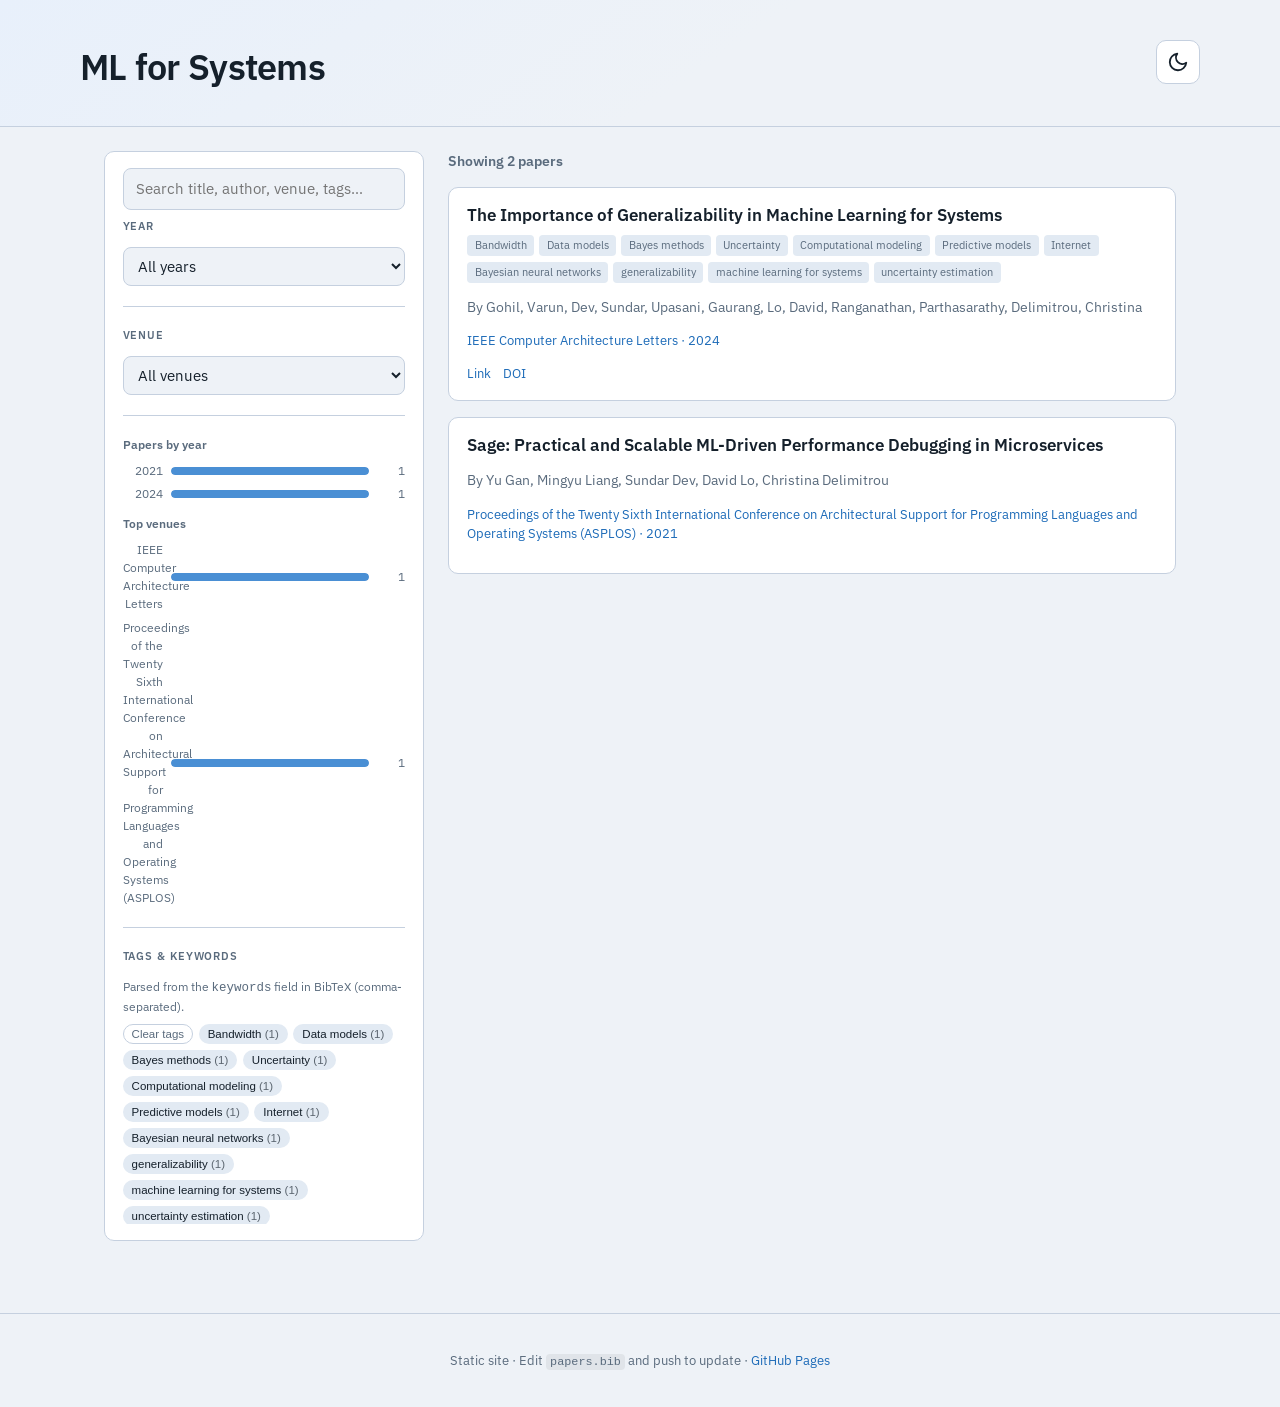
==== index.html @ ed54ae34 "Initial commit of website" ====
<!DOCTYPE html>
<!-- GitHub Pages: Repository Settings → Pages → Build: GitHub Actions → Save. -->
<html lang="en">
  <head>
    <meta charset="utf-8" />
    <script>
      (function () {
        try {
          var k = "bib-theme";
          var s = localStorage.getItem(k);
          var d = document.documentElement;
          if (s === "light" || s === "dark") {
            d.setAttribute("data-theme", s);
          } else {
            d.setAttribute(
              "data-theme",
              window.matchMedia("(prefers-color-scheme: dark)").matches ? "dark" : "light"
            );
          }
        } catch (e) {
          document.documentElement.setAttribute("data-theme", "dark");
        }
      })();
    </script>
    <meta name="viewport" content="width=device-width, initial-scale=1" />
    <title id="page-title">ML for Systems</title>
    <meta name="description" content="Catalog of papers" />
    <link rel="preconnect" href="https://fonts.googleapis.com" />
    <link rel="preconnect" href="https://fonts.gstatic.com" crossorigin />
    <link
      href="https://fonts.googleapis.com/css2?family=IBM+Plex+Sans:ital,wght@0,400;0,600;0,700;1,400&display=swap"
      rel="stylesheet"
    />
    <link rel="stylesheet" href="./css/styles.css" />
  </head>
  <body>
    <header class="site-header">
      <div class="site-header__inner">
        <div class="site-header__text">
          <h1 class="site-title" id="site-title">ML for Systems</h1>
        </div>
        <button type="button" class="theme-toggle" id="theme-toggle" aria-label="Toggle color theme">
          <svg class="theme-toggle__icon theme-toggle__icon--sun" viewBox="0 0 24 24" fill="none" aria-hidden="true">
            <circle cx="12" cy="12" r="4" stroke="currentColor" stroke-width="2" />
            <path
              stroke="currentColor"
              stroke-width="2"
              stroke-linecap="round"
              d="M12 2v2M12 20v2M4.93 4.93l1.41 1.41M17.66 17.66l1.41 1.41M2 12h2M20 12h2M4.93 19.07l1.41-1.41M17.66 6.34l1.41-1.41"
            />
          </svg>
          <svg class="theme-toggle__icon theme-toggle__icon--moon" viewBox="0 0 24 24" fill="none" aria-hidden="true">
            <path
              stroke="currentColor"
              stroke-width="2"
              stroke-linecap="round"
              stroke-linejoin="round"
              d="M21 12.79A9 9 0 1111.21 3 7 7 0 0021 12.79z"
            />
          </svg>
        </button>
      </div>
    </header>

    <div class="layout">
      <aside class="sidebar" aria-label="Filters and charts">
        <div class="search-wrap">
          <label class="visually-hidden" for="search-input">Search papers</label>
          <input
            type="search"
            id="search-input"
            placeholder="Search title, author, venue, tags…"
            autocomplete="off"
          />
        </div>

        <section>
          <h2>Year</h2>
          <label class="visually-hidden" for="filter-year">Filter by year</label>
          <select id="filter-year"></select>
        </section>

        <section>
          <h2>Venue</h2>
          <label class="visually-hidden" for="filter-venue">Filter by venue</label>
          <select id="filter-venue"></select>
        </section>

        <section>
          <div class="chart-block" id="chart-years"></div>
          <div class="chart-block" id="chart-venues"></div>
        </section>

        <section>
          <h2>Tags &amp; keywords</h2>
          <p style="margin: 0 0 0.5rem; font-size: 0.78rem; color: var(--muted)">
            Parsed from the <code>keywords</code> field in BibTeX (comma-separated).
          </p>
          <div class="filter-group filter-group--tags" id="filter-tags"></div>
        </section>
      </aside>

      <main class="main-panel">
        <p id="load-error" class="error" hidden></p>
        <h2 id="paper-count" style="margin-top: 0">Loading…</h2>
        <div class="paper-list" id="papers-root"></div>
      </main>
    </div>

    <footer class="site-footer">
      <p>
        Static site · Edit <code>papers.bib</code> and push to update ·
        <a href="https://pages.github.com/">GitHub Pages</a>
      </p>
    </footer>

    <script>
      (function () {
        var b = document.getElementById("theme-toggle");
        if (!b) return;
        var t = document.documentElement.getAttribute("data-theme");
        b.setAttribute("aria-label", t === "dark" ? "Switch to light mode" : "Switch to dark mode");
      })();
    </script>
    <script type="module" src="./js/app.js"></script>
  </body>
</html>
---- css/styles.css ----
:root {
  --radius: 10px;
  --font: "IBM Plex Sans", system-ui, sans-serif;
}

[data-theme="dark"] {
  --bg: #0f1419;
  --surface: #1a2332;
  --surface-hover: #243044;
  --border: #2d3a4f;
  --text: #e8eef7;
  --muted: #8b9bb4;
  --accent: #5b9fd4;
  --accent-dim: #3d7aad;
  --chip: #2a3f5c;
  --chip-active: #4a7ab8;
  --bar: #3d6ea5;
  --header-grad-a: #152238;
  --header-grad-b: #0f1419;
  --code-bg: rgba(255, 255, 255, 0.08);
  --error: #f09090;
  color-scheme: dark;
}

[data-theme="light"] {
  --bg: #eef2f7;
  --surface: #ffffff;
  --surface-hover: #e5ecf4;
  --border: #c5d0df;
  --text: #15202b;
  --muted: #5a6b7d;
  --accent: #1d6bb8;
  --accent-dim: #155a9e;
  --chip: #e2eaf3;
  --chip-active: #c5daf0;
  --bar: #4a8fd4;
  --header-grad-a: #e8f0fb;
  --header-grad-b: #eef2f7;
  --code-bg: rgba(0, 0, 0, 0.06);
  --error: #b83232;
  color-scheme: light;
}

*,
*::before,
*::after {
  box-sizing: border-box;
}

html {
  scroll-behavior: smooth;
}

body {
  margin: 0;
  min-height: 100vh;
  font-family: var(--font);
  background: var(--bg);
  color: var(--text);
  line-height: 1.5;
  font-size: 15px;
}

a {
  color: var(--accent);
  text-decoration: none;
}

a:hover {
  text-decoration: underline;
}

.site-header {
  background: linear-gradient(145deg, var(--header-grad-a) 0%, var(--header-grad-b) 55%);
  border-bottom: 1px solid var(--border);
  padding: 2.5rem 1.5rem 2rem;
}

.site-header__inner {
  max-width: 1120px;
  margin: 0 auto;
  display: flex;
  flex-wrap: wrap;
  align-items: flex-start;
  justify-content: space-between;
  gap: 1rem 1.5rem;
}

.site-header__text {
  flex: 1;
  min-width: min(100%, 16rem);
}

.theme-toggle {
  flex-shrink: 0;
  width: 44px;
  height: 44px;
  padding: 0;
  border-radius: var(--radius);
  border: 1px solid var(--border);
  background: var(--surface);
  color: var(--text);
  cursor: pointer;
  display: grid;
  place-items: center;
  transition: background 0.15s ease, border-color 0.15s ease;
}

.theme-toggle:hover {
  background: var(--surface-hover);
}

.theme-toggle:focus-visible {
  outline: 2px solid var(--accent);
  outline-offset: 2px;
}

.theme-toggle__icon {
  width: 22px;
  height: 22px;
  grid-area: 1 / 1;
}

[data-theme="dark"] .theme-toggle__icon--moon {
  display: none;
}

[data-theme="light"] .theme-toggle__icon--sun {
  display: none;
}

.site-footer code {
  font-size: 0.9em;
  background: var(--code-bg);
  padding: 0.1em 0.35em;
  border-radius: 4px;
}

.site-title {
  margin: 0;
  font-size: clamp(1.75rem, 4vw, 2.25rem);
  font-weight: 600;
  letter-spacing: -0.02em;
}

.layout {
  display: grid;
  grid-template-columns: minmax(260px, 320px) 1fr;
  gap: 1.5rem;
  max-width: 1120px;
  margin: 0 auto;
  padding: 1.5rem;
  align-items: start;
}

@media (max-width: 880px) {
  .layout {
    grid-template-columns: 1fr;
  }
}

.sidebar {
  background: var(--surface);
  border: 1px solid var(--border);
  border-radius: var(--radius);
  padding: 1rem 1.1rem;
  position: sticky;
  top: 1rem;
}

.sidebar h2 {
  margin: 0 0 0.75rem;
  font-size: 0.7rem;
  font-weight: 600;
  text-transform: uppercase;
  letter-spacing: 0.08em;
  color: var(--muted);
}

.sidebar section + section {
  margin-top: 1.25rem;
  padding-top: 1.25rem;
  border-top: 1px solid var(--border);
}

.search-wrap {
  margin-bottom: 0.5rem;
}

.search-wrap input {
  width: 100%;
  padding: 0.55rem 0.75rem;
  border-radius: 8px;
  border: 1px solid var(--border);
  background: var(--bg);
  color: var(--text);
  font: inherit;
}

.search-wrap input:focus {
  outline: 2px solid var(--accent-dim);
  border-color: var(--accent);
}

select {
  width: 100%;
  padding: 0.5rem 0.65rem;
  border-radius: 8px;
  border: 1px solid var(--border);
  background: var(--bg);
  color: var(--text);
  font: inherit;
}

select:focus {
  outline: 2px solid var(--accent-dim);
  border-color: var(--accent);
}

.chart-block {
  margin-bottom: 0.75rem;
}

.chart-block h3 {
  margin: 0 0 0.5rem;
  font-size: 0.75rem;
  font-weight: 600;
  color: var(--muted);
}

.bar-row {
  display: flex;
  align-items: center;
  gap: 0.5rem;
  margin-bottom: 0.35rem;
  font-size: 0.75rem;
}

.bar-row__label {
  width: 2.5rem;
  flex-shrink: 0;
  color: var(--muted);
  text-align: right;
}

.bar-row__track {
  flex: 1;
  height: 8px;
  background: var(--bg);
  border-radius: 4px;
  overflow: hidden;
}

.bar-row__fill {
  height: 100%;
  background: var(--bar);
  border-radius: 4px;
  min-width: 2px;
  transition: width 0.25s ease;
}

.bar-row__count {
  width: 1.75rem;
  flex-shrink: 0;
  text-align: right;
  color: var(--muted);
  font-variant-numeric: tabular-nums;
}

.filter-group {
  display: flex;
  flex-wrap: wrap;
  gap: 0.35rem;
  max-height: 160px;
  overflow-y: auto;
  padding-right: 2px;
}

.filter-group--tags {
  max-height: 200px;
}

.chip {
  display: inline-block;
  padding: 0.2rem 0.5rem;
  border-radius: 999px;
  font-size: 0.72rem;
  background: var(--chip);
  color: var(--text);
  border: 1px solid transparent;
  cursor: pointer;
  user-select: none;
}

.chip:hover {
  background: var(--surface-hover);
}

.chip[aria-pressed="true"] {
  background: var(--chip-active);
  border-color: var(--accent);
}

.chip--clear {
  background: transparent;
  border-color: var(--border);
  color: var(--muted);
}

.main-panel h2 {
  margin: 0 0 1rem;
  font-size: 0.85rem;
  font-weight: 600;
  color: var(--muted);
}

.paper-list {
  display: flex;
  flex-direction: column;
  gap: 1rem;
}

.paper-card {
  background: var(--surface);
  border: 1px solid var(--border);
  border-radius: var(--radius);
  padding: 1rem 1.15rem;
  transition: border-color 0.15s;
}

.paper-card:hover {
  border-color: var(--accent-dim);
}

.paper-card__title {
  margin: 0 0 0.5rem;
  font-size: 1.05rem;
  font-weight: 600;
  line-height: 1.35;
}

.paper-card__tags {
  display: flex;
  flex-wrap: wrap;
  gap: 0.35rem;
  margin-bottom: 0.5rem;
}

.paper-card__tag {
  font-size: 0.68rem;
  padding: 0.15rem 0.45rem;
  border-radius: 4px;
  background: var(--chip);
  color: var(--muted);
}

.paper-card__meta {
  font-size: 0.88rem;
  color: var(--muted);
  margin-bottom: 0.35rem;
}

.paper-card__venue {
  font-size: 0.82rem;
  color: var(--accent);
}

.paper-card__links {
  margin-top: 0.5rem;
  display: flex;
  flex-wrap: wrap;
  gap: 0.75rem;
  font-size: 0.82rem;
}

.loading,
.error {
  padding: 2rem;
  text-align: center;
  color: var(--muted);
}

.error {
  color: var(--error);
}

.site-footer {
  margin-top: 3rem;
  padding: 1.5rem;
  border-top: 1px solid var(--border);
  text-align: center;
  font-size: 0.82rem;
  color: var(--muted);
}

.visually-hidden {
  position: absolute;
  width: 1px;
  height: 1px;
  padding: 0;
  margin: -1px;
  overflow: hidden;
  clip: rect(0, 0, 0, 0);
  border: 0;
}
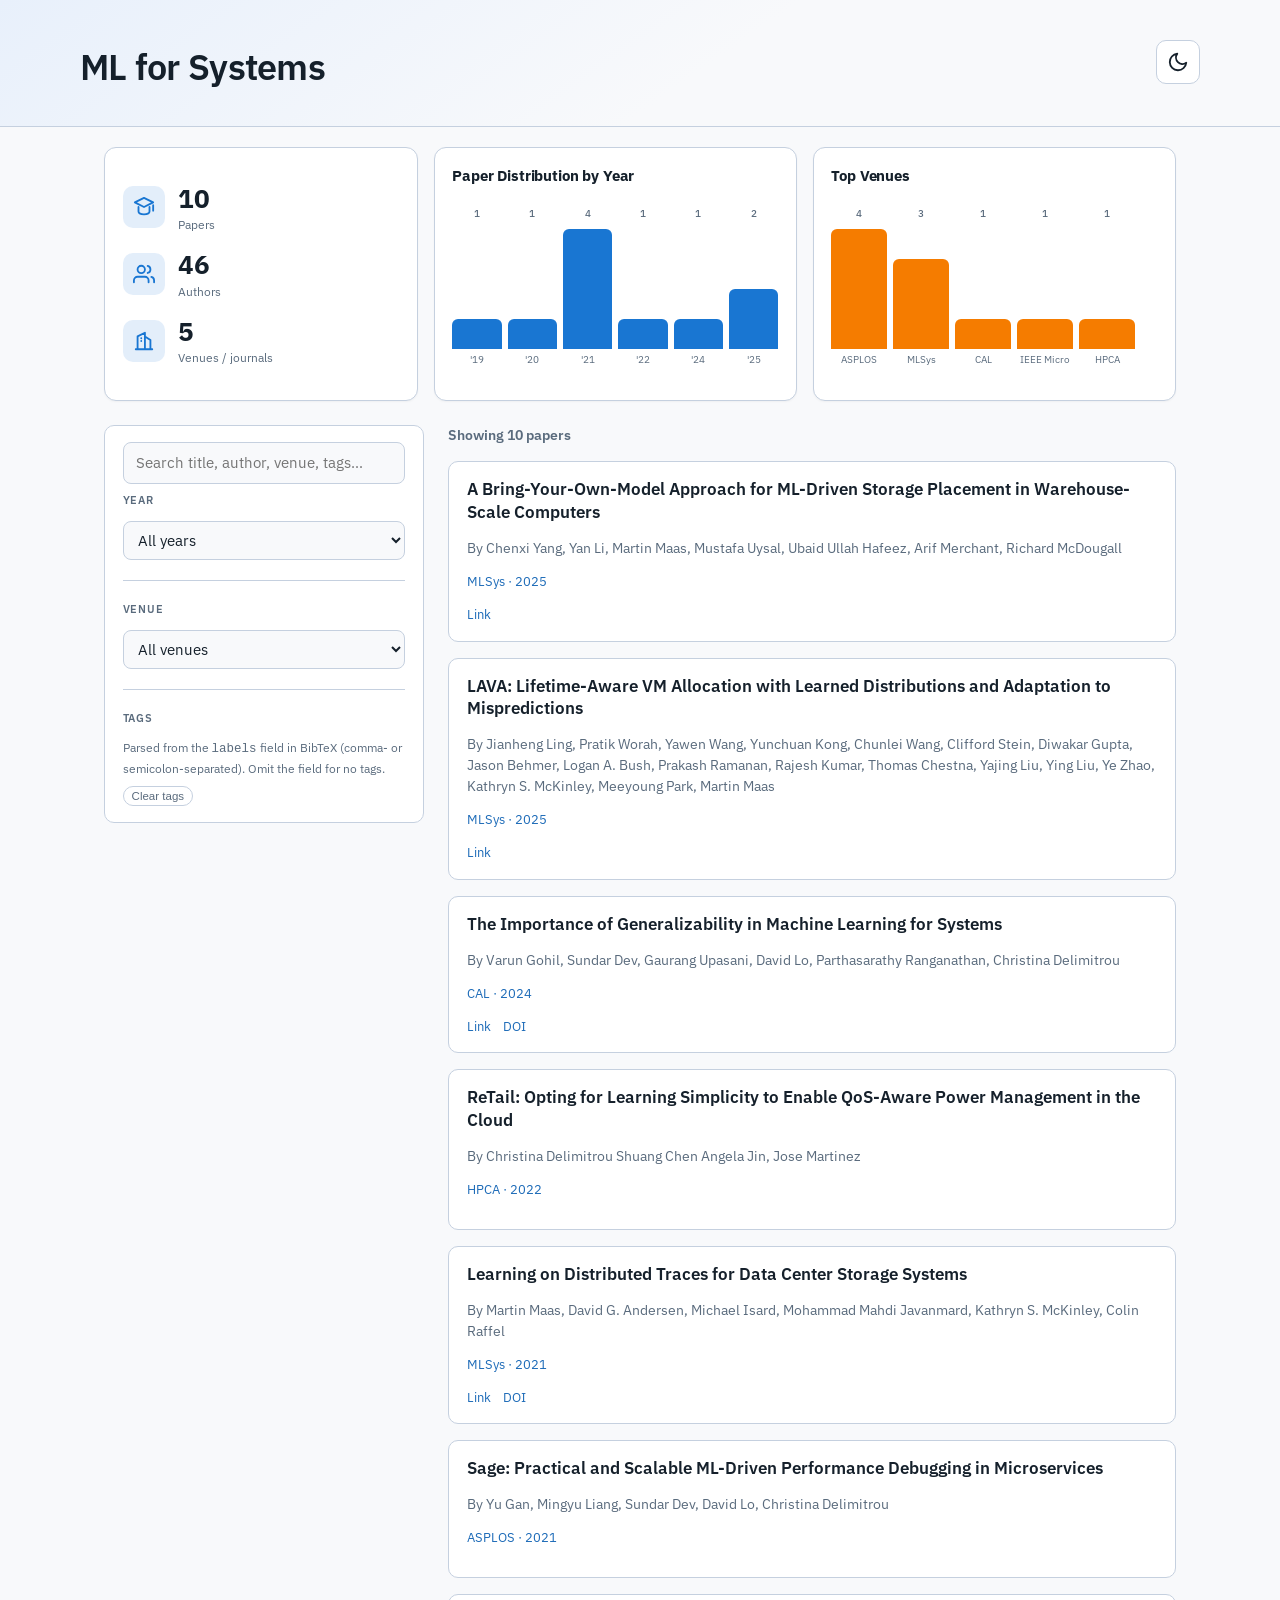
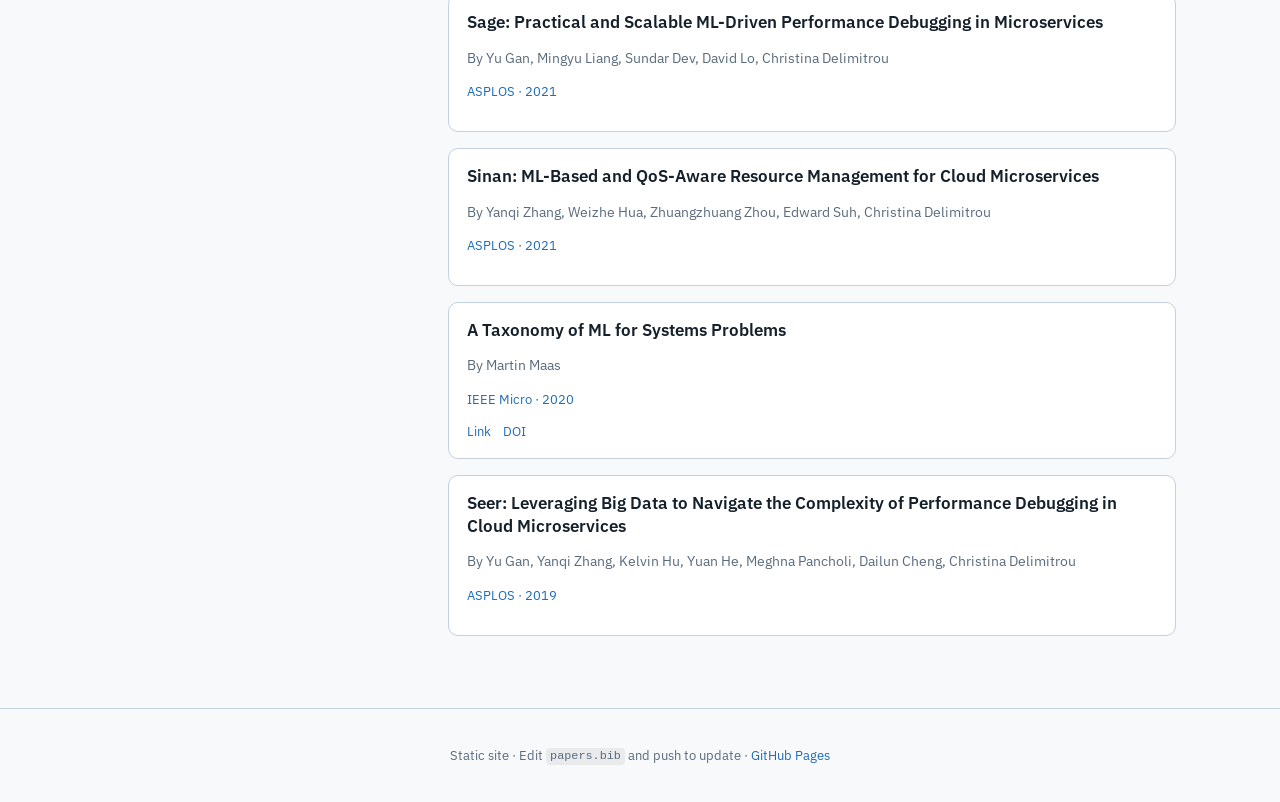
==== commit 85a4eb2f: "Website upadted" ====
--- a/index.html
+++ b/index.html
@@ -62,6 +62,51 @@
       </div>
     </header>
 
+    <section class="dashboard" aria-label="Overview">
+      <div class="dashboard__grid">
+        <div class="dash-card dash-card--stats">
+          <div class="dash-stat">
+            <div class="dash-stat__icon" aria-hidden="true">
+              <svg viewBox="0 0 24 24" width="22" height="22" fill="none" stroke="currentColor" stroke-width="2">
+                <path d="M22 10v6M12 12L2 7l10-5 10 5-10 5z" stroke-linecap="round" stroke-linejoin="round" />
+                <path d="M6 12v5c0 2 2 3 6 3s6-1 6-3v-5" stroke-linecap="round" stroke-linejoin="round" />
+              </svg>
+            </div>
+            <div class="dash-stat__body">
+              <span class="dash-stat__value" id="stat-papers">—</span>
+              <span class="dash-stat__label">Papers</span>
+            </div>
+          </div>
+          <div class="dash-stat">
+            <div class="dash-stat__icon" aria-hidden="true">
+              <svg viewBox="0 0 24 24" width="22" height="22" fill="none" stroke="currentColor" stroke-width="2">
+                <path d="M17 21v-2a4 4 0 0 0-4-4H5a4 4 0 0 0-4 4v2" stroke-linecap="round" />
+                <circle cx="9" cy="7" r="4" />
+                <path d="M23 21v-2a4 4 0 0 0-3-3.87M16 3.13a4 4 0 0 1 0 7.75" stroke-linecap="round" />
+              </svg>
+            </div>
+            <div class="dash-stat__body">
+              <span class="dash-stat__value" id="stat-authors">—</span>
+              <span class="dash-stat__label">Authors</span>
+            </div>
+          </div>
+          <div class="dash-stat">
+            <div class="dash-stat__icon" aria-hidden="true">
+              <svg viewBox="0 0 24 24" width="22" height="22" fill="none" stroke="currentColor" stroke-width="2">
+                <path d="M3 21h18M5 21V7l8-4v18M19 21V11l-6-4M9 9v0M9 12v0" stroke-linecap="round" stroke-linejoin="round" />
+              </svg>
+            </div>
+            <div class="dash-stat__body">
+              <span class="dash-stat__value" id="stat-venues">—</span>
+              <span class="dash-stat__label">Venues / journals</span>
+            </div>
+          </div>
+        </div>
+        <div class="dash-card dash-card--chart" id="dashboard-chart-years"></div>
+        <div class="dash-card dash-card--chart" id="dashboard-chart-venues"></div>
+      </div>
+    </section>
+
     <div class="layout">
       <aside class="sidebar" aria-label="Filters and charts">
         <div class="search-wrap">
@@ -87,14 +132,9 @@
         </section>
 
         <section>
-          <div class="chart-block" id="chart-years"></div>
-          <div class="chart-block" id="chart-venues"></div>
-        </section>
-
-        <section>
-          <h2>Tags &amp; keywords</h2>
+          <h2>Tags</h2>
           <p style="margin: 0 0 0.5rem; font-size: 0.78rem; color: var(--muted)">
-            Parsed from the <code>keywords</code> field in BibTeX (comma-separated).
+            Parsed from the <code>labels</code> field in BibTeX (comma- or semicolon-separated). Omit the field for no tags.
           </p>
           <div class="filter-group filter-group--tags" id="filter-tags"></div>
         </section>
--- a/css/styles.css
+++ b/css/styles.css
@@ -15,6 +15,9 @@
   --chip: #2a3f5c;
   --chip-active: #4a7ab8;
   --bar: #3d6ea5;
+  --dash-chart-blue: #42a5f5;
+  --dash-chart-orange: #ff9800;
+  --dash-icon-bg: rgba(66, 165, 245, 0.15);
   --header-grad-a: #152238;
   --header-grad-b: #0f1419;
   --code-bg: rgba(255, 255, 255, 0.08);
@@ -23,7 +26,7 @@
 }
 
 [data-theme="light"] {
-  --bg: #eef2f7;
+  --bg: #f8f9fb;
   --surface: #ffffff;
   --surface-hover: #e5ecf4;
   --border: #c5d0df;
@@ -34,8 +37,11 @@
   --chip: #e2eaf3;
   --chip-active: #c5daf0;
   --bar: #4a8fd4;
+  --dash-chart-blue: #1976d2;
+  --dash-chart-orange: #f57c00;
+  --dash-icon-bg: rgba(25, 118, 210, 0.12);
   --header-grad-a: #e8f0fb;
-  --header-grad-b: #eef2f7;
+  --header-grad-b: #f8f9fb;
   --code-bg: rgba(0, 0, 0, 0.06);
   --error: #b83232;
   color-scheme: light;
@@ -143,6 +149,179 @@
   letter-spacing: -0.02em;
 }
 
+.dashboard {
+  max-width: 1120px;
+  margin: 0 auto;
+  padding: 1.25rem 1.5rem 0;
+}
+
+.dashboard__grid {
+  display: grid;
+  grid-template-columns: minmax(200px, 0.95fr) minmax(220px, 1.1fr) minmax(220px, 1.1fr);
+  gap: 1rem;
+  align-items: stretch;
+}
+
+@media (max-width: 960px) {
+  .dashboard__grid {
+    grid-template-columns: 1fr;
+  }
+}
+
+.dash-card {
+  background: var(--surface);
+  border: 1px solid var(--border);
+  border-radius: 12px;
+  padding: 1rem 1.1rem;
+  box-shadow: 0 1px 2px rgba(0, 0, 0, 0.04);
+}
+
+[data-theme="dark"] .dash-card {
+  box-shadow: none;
+}
+
+.dash-card--stats {
+  display: flex;
+  flex-direction: column;
+  justify-content: center;
+  gap: 1.1rem;
+}
+
+.dash-stat {
+  display: flex;
+  align-items: center;
+  gap: 0.85rem;
+}
+
+.dash-stat__icon {
+  flex-shrink: 0;
+  width: 42px;
+  height: 42px;
+  border-radius: 10px;
+  background: var(--dash-icon-bg);
+  color: var(--dash-chart-blue);
+  display: grid;
+  place-items: center;
+}
+
+.dash-stat__body {
+  display: flex;
+  flex-direction: column;
+  line-height: 1.2;
+  min-width: 0;
+}
+
+.dash-stat__value {
+  font-size: 1.65rem;
+  font-weight: 700;
+  font-variant-numeric: tabular-nums;
+  color: var(--text);
+}
+
+.dash-stat__label {
+  font-size: 0.78rem;
+  color: var(--muted);
+  margin-top: 0.15rem;
+}
+
+.dash-card--chart {
+  min-width: 0;
+  display: flex;
+  flex-direction: column;
+}
+
+.vchart {
+  display: flex;
+  flex-direction: column;
+  height: 100%;
+  min-height: 220px;
+}
+
+.vchart__title {
+  margin: 0 0 0.65rem;
+  font-size: 0.95rem;
+  font-weight: 700;
+  color: var(--text);
+  letter-spacing: -0.01em;
+}
+
+.vchart__scroll {
+  flex: 1;
+  overflow-x: auto;
+  overflow-y: hidden;
+  margin: 0 -0.25rem;
+  padding: 0 0.25rem;
+  -webkit-overflow-scrolling: touch;
+}
+
+.vchart__cols {
+  display: flex;
+  align-items: flex-end;
+  gap: 6px;
+  min-height: 168px;
+  padding-top: 0.25rem;
+}
+
+.vchart__col {
+  flex: 1 0 26px;
+  min-width: 22px;
+  max-width: 56px;
+  display: flex;
+  flex-direction: column;
+  align-items: center;
+  gap: 5px;
+}
+
+.vchart__count {
+  font-size: 0.65rem;
+  font-weight: 500;
+  color: var(--muted);
+  font-variant-numeric: tabular-nums;
+  min-height: 1rem;
+  line-height: 1;
+}
+
+.vchart__track {
+  width: 100%;
+  height: 120px;
+  display: flex;
+  flex-direction: column;
+  justify-content: flex-end;
+  align-items: stretch;
+}
+
+.vchart__bar {
+  width: 100%;
+  border-radius: 6px 6px 0 0;
+  min-height: 3px;
+  transition: height 0.25s ease;
+}
+
+.vchart__bar--blue {
+  background: var(--dash-chart-blue);
+}
+
+.vchart__bar--orange {
+  background: var(--dash-chart-orange);
+}
+
+.vchart__tick {
+  font-size: 0.62rem;
+  color: var(--muted);
+  text-align: center;
+  line-height: 1.15;
+  word-break: break-word;
+  max-width: 100%;
+}
+
+.vchart__empty {
+  margin: 0;
+  padding: 2rem 0.5rem;
+  text-align: center;
+  font-size: 0.85rem;
+  color: var(--muted);
+}
+
 .layout {
   display: grid;
   grid-template-columns: minmax(260px, 320px) 1fr;
@@ -215,56 +394,6 @@
 select:focus {
   outline: 2px solid var(--accent-dim);
   border-color: var(--accent);
-}
-
-.chart-block {
-  margin-bottom: 0.75rem;
-}
-
-.chart-block h3 {
-  margin: 0 0 0.5rem;
-  font-size: 0.75rem;
-  font-weight: 600;
-  color: var(--muted);
-}
-
-.bar-row {
-  display: flex;
-  align-items: center;
-  gap: 0.5rem;
-  margin-bottom: 0.35rem;
-  font-size: 0.75rem;
-}
-
-.bar-row__label {
-  width: 2.5rem;
-  flex-shrink: 0;
-  color: var(--muted);
-  text-align: right;
-}
-
-.bar-row__track {
-  flex: 1;
-  height: 8px;
-  background: var(--bg);
-  border-radius: 4px;
-  overflow: hidden;
-}
-
-.bar-row__fill {
-  height: 100%;
-  background: var(--bar);
-  border-radius: 4px;
-  min-width: 2px;
-  transition: width 0.25s ease;
-}
-
-.bar-row__count {
-  width: 1.75rem;
-  flex-shrink: 0;
-  text-align: right;
-  color: var(--muted);
-  font-variant-numeric: tabular-nums;
 }
 
 .filter-group {
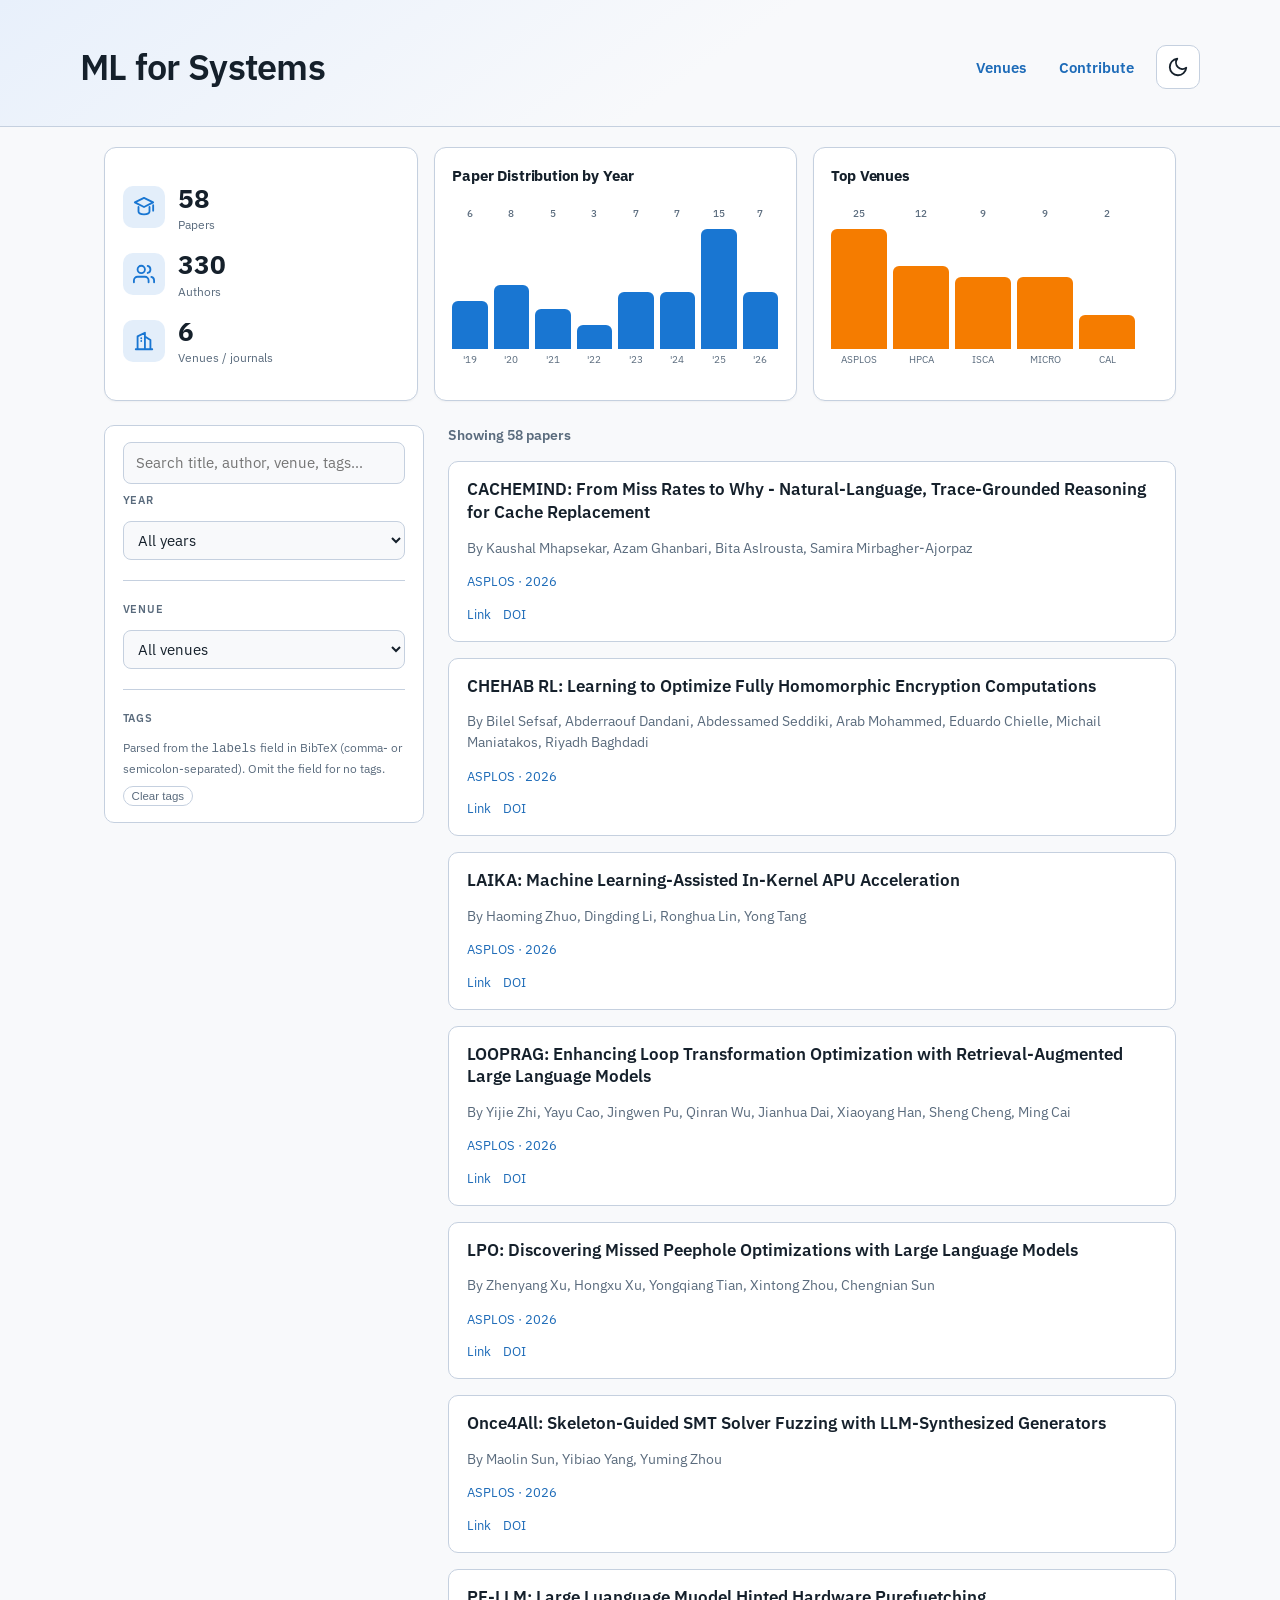
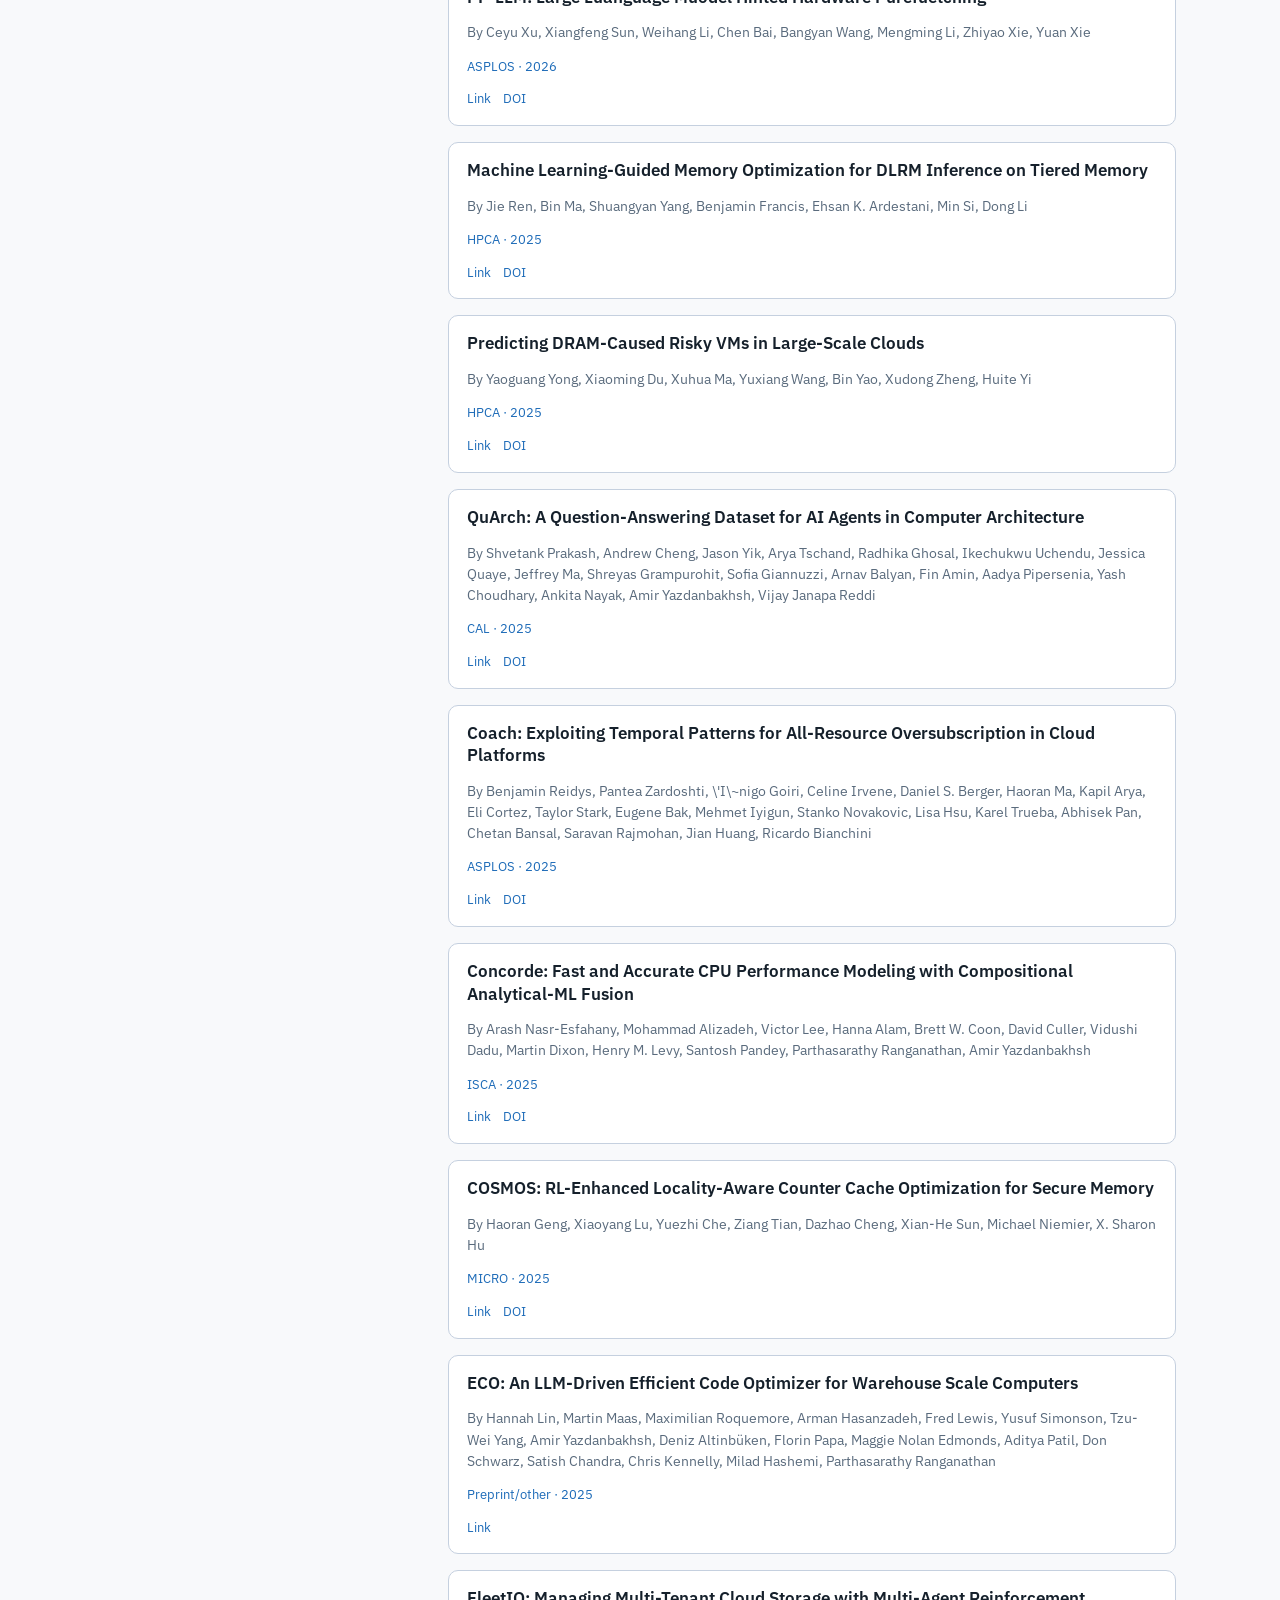
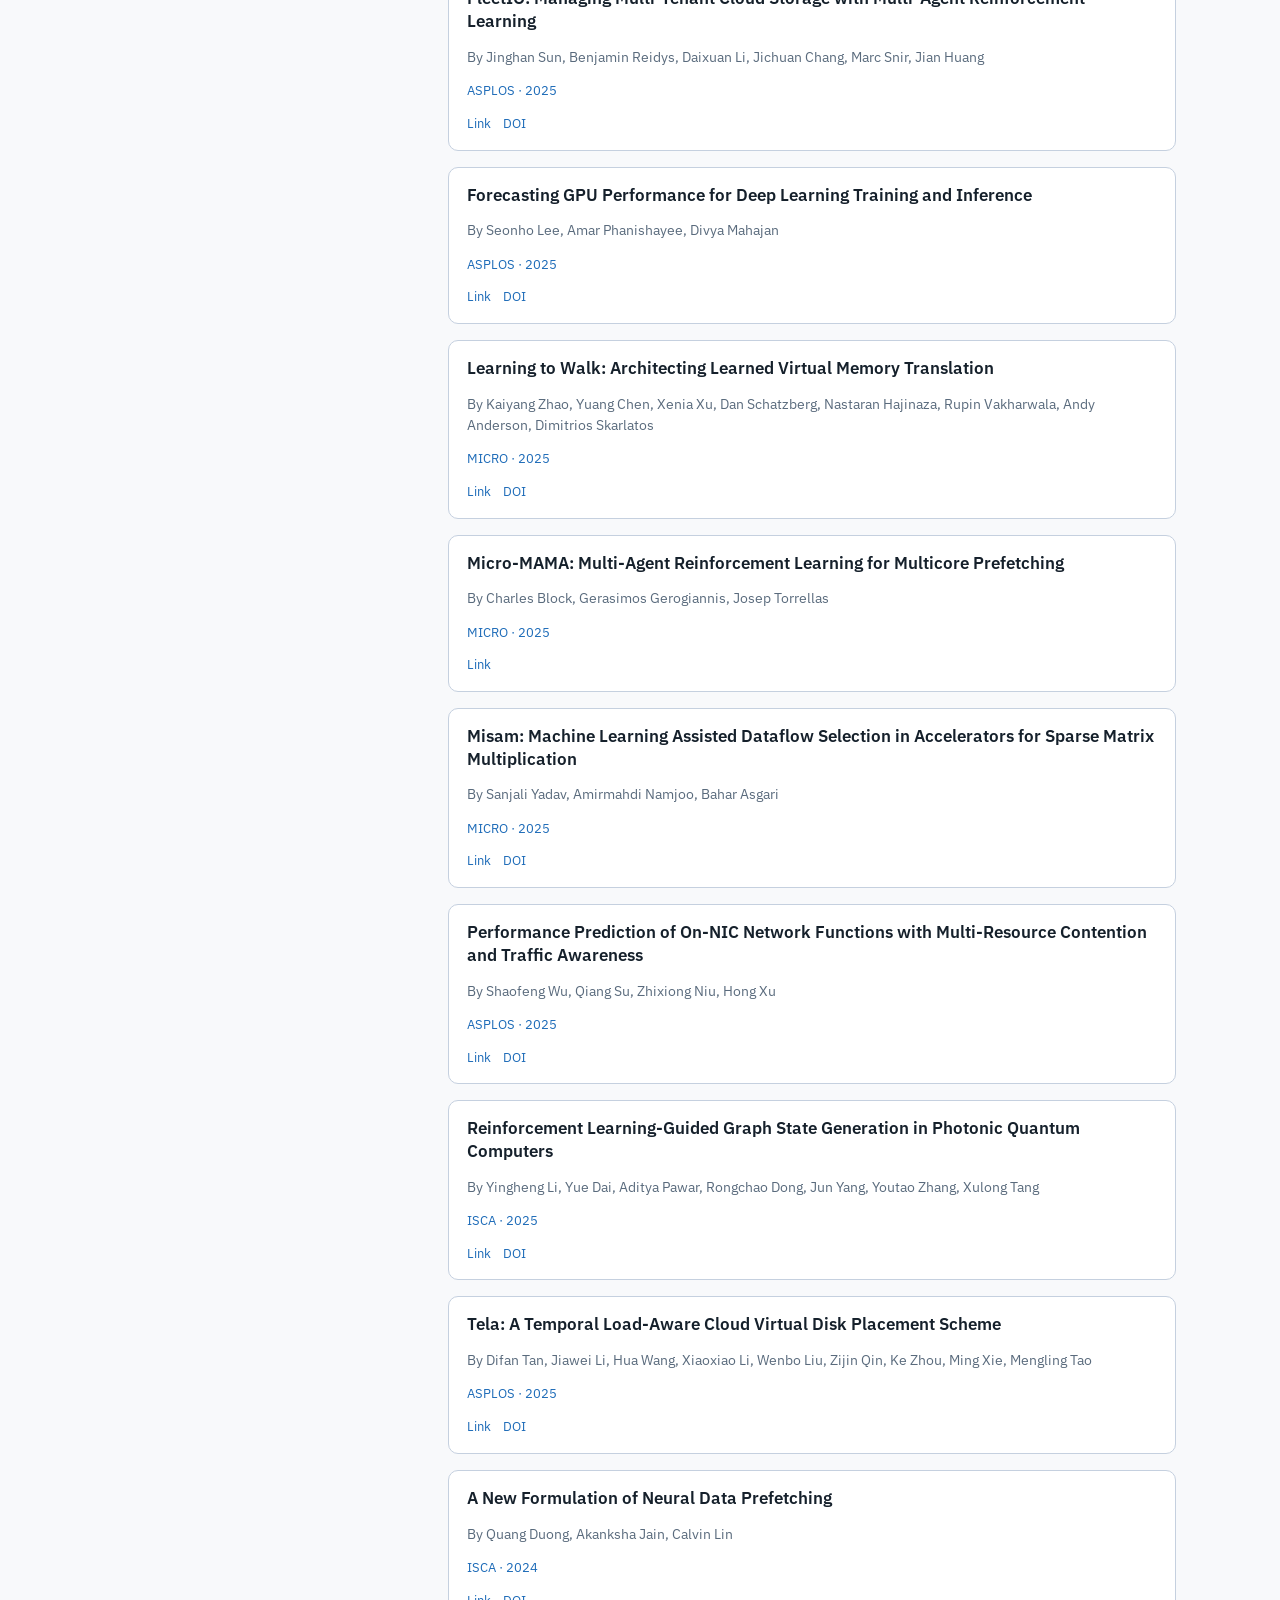
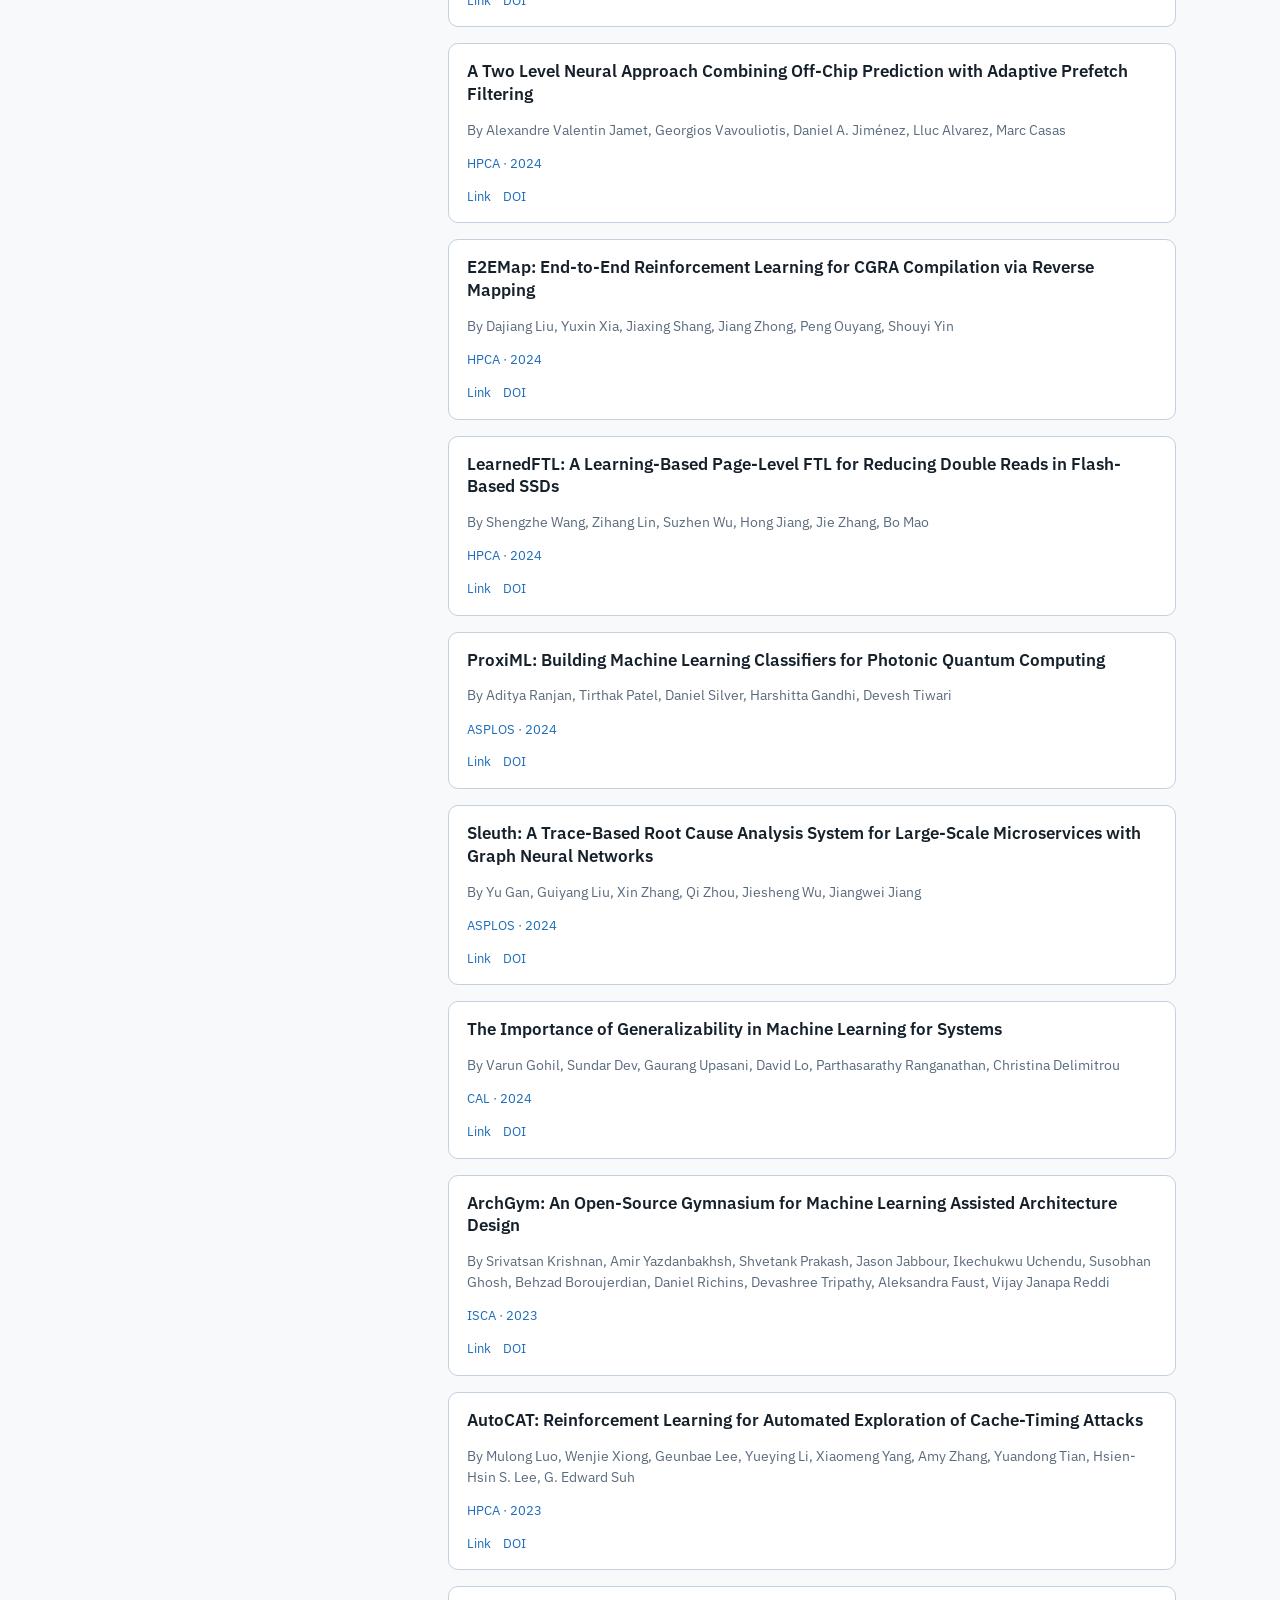
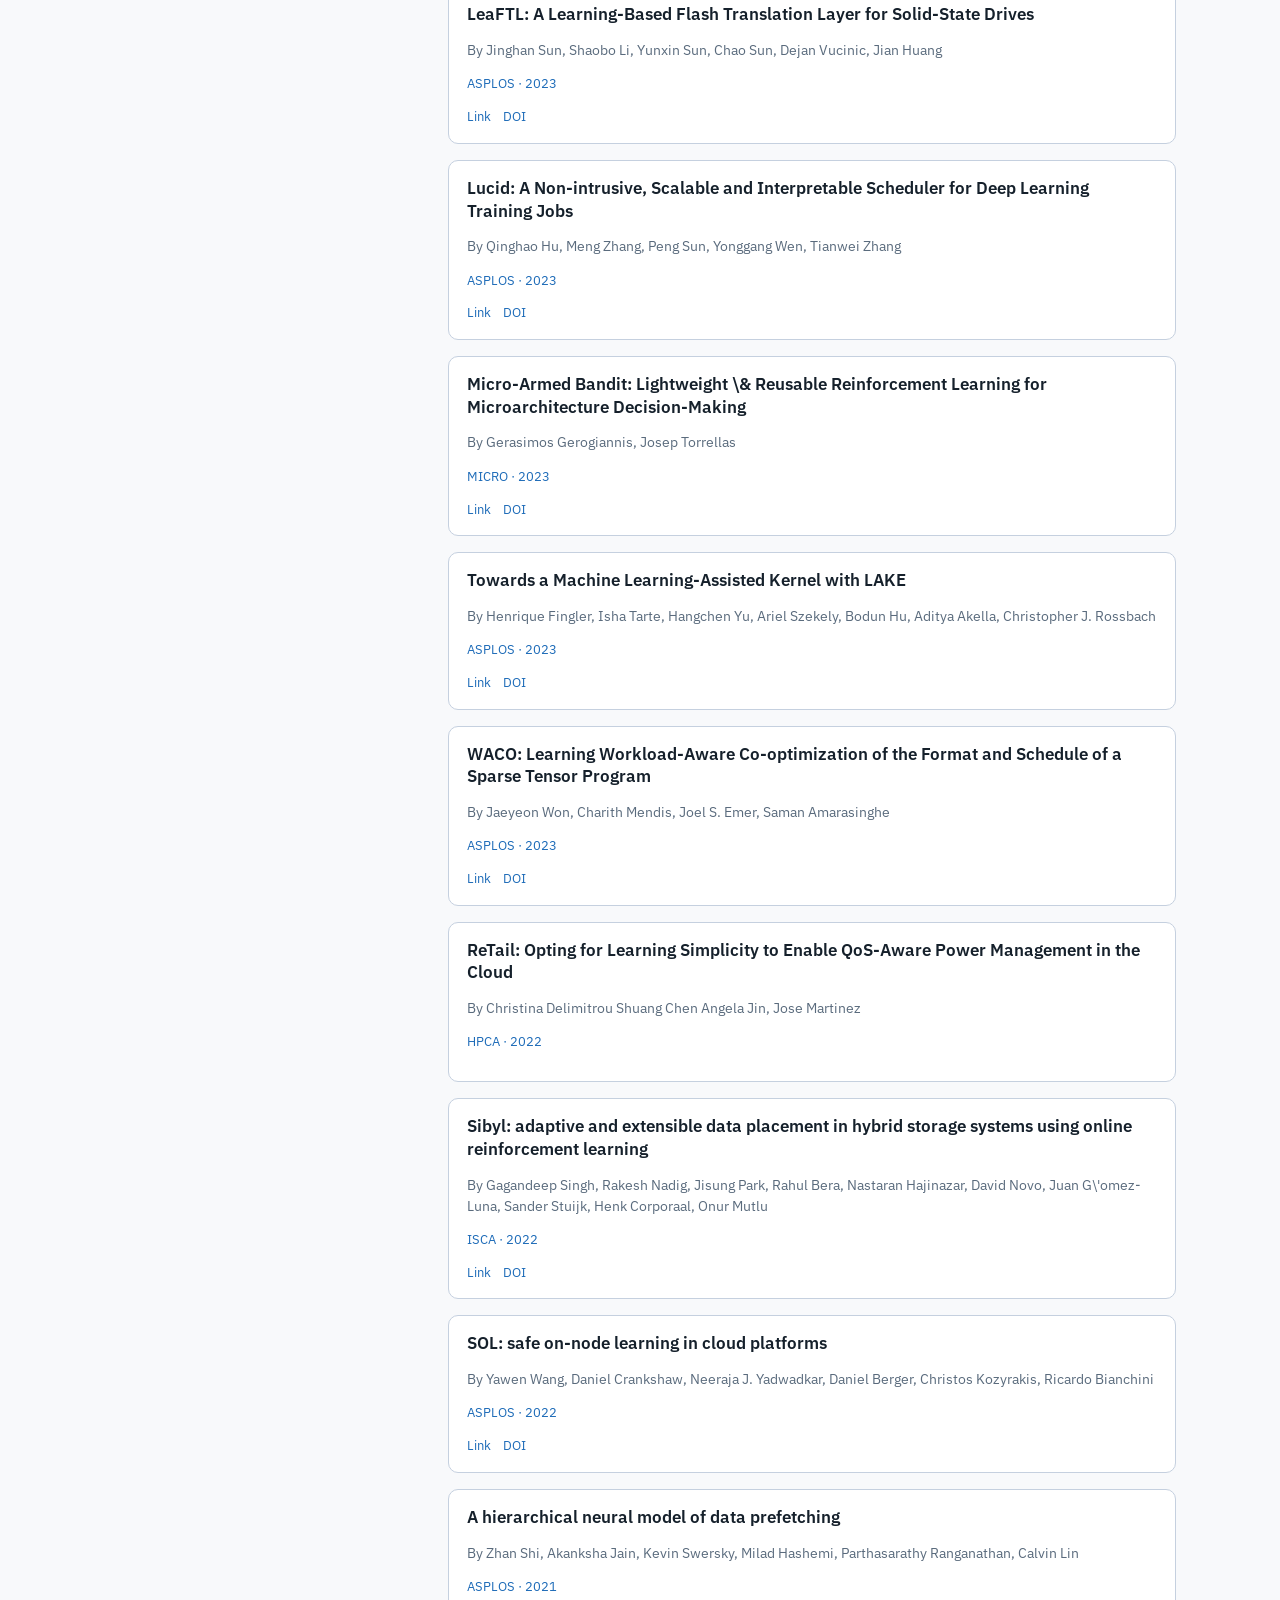
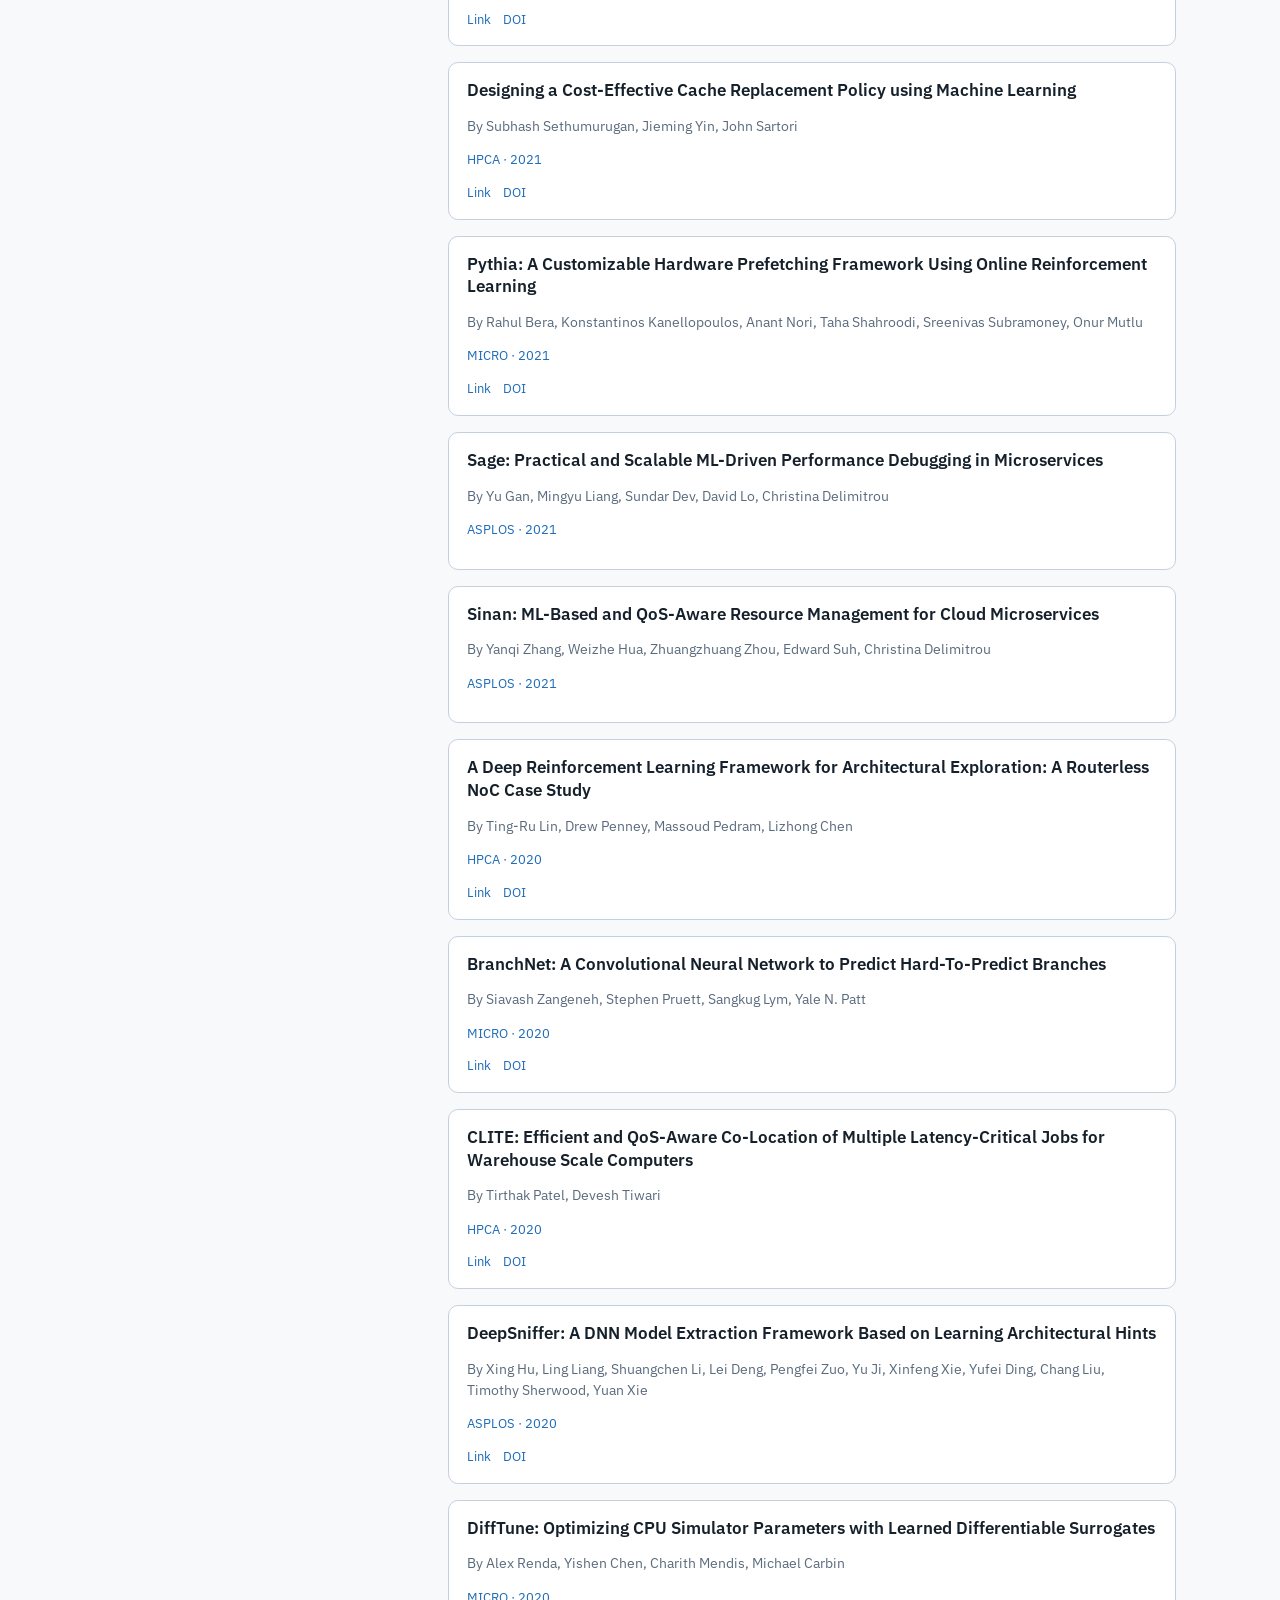
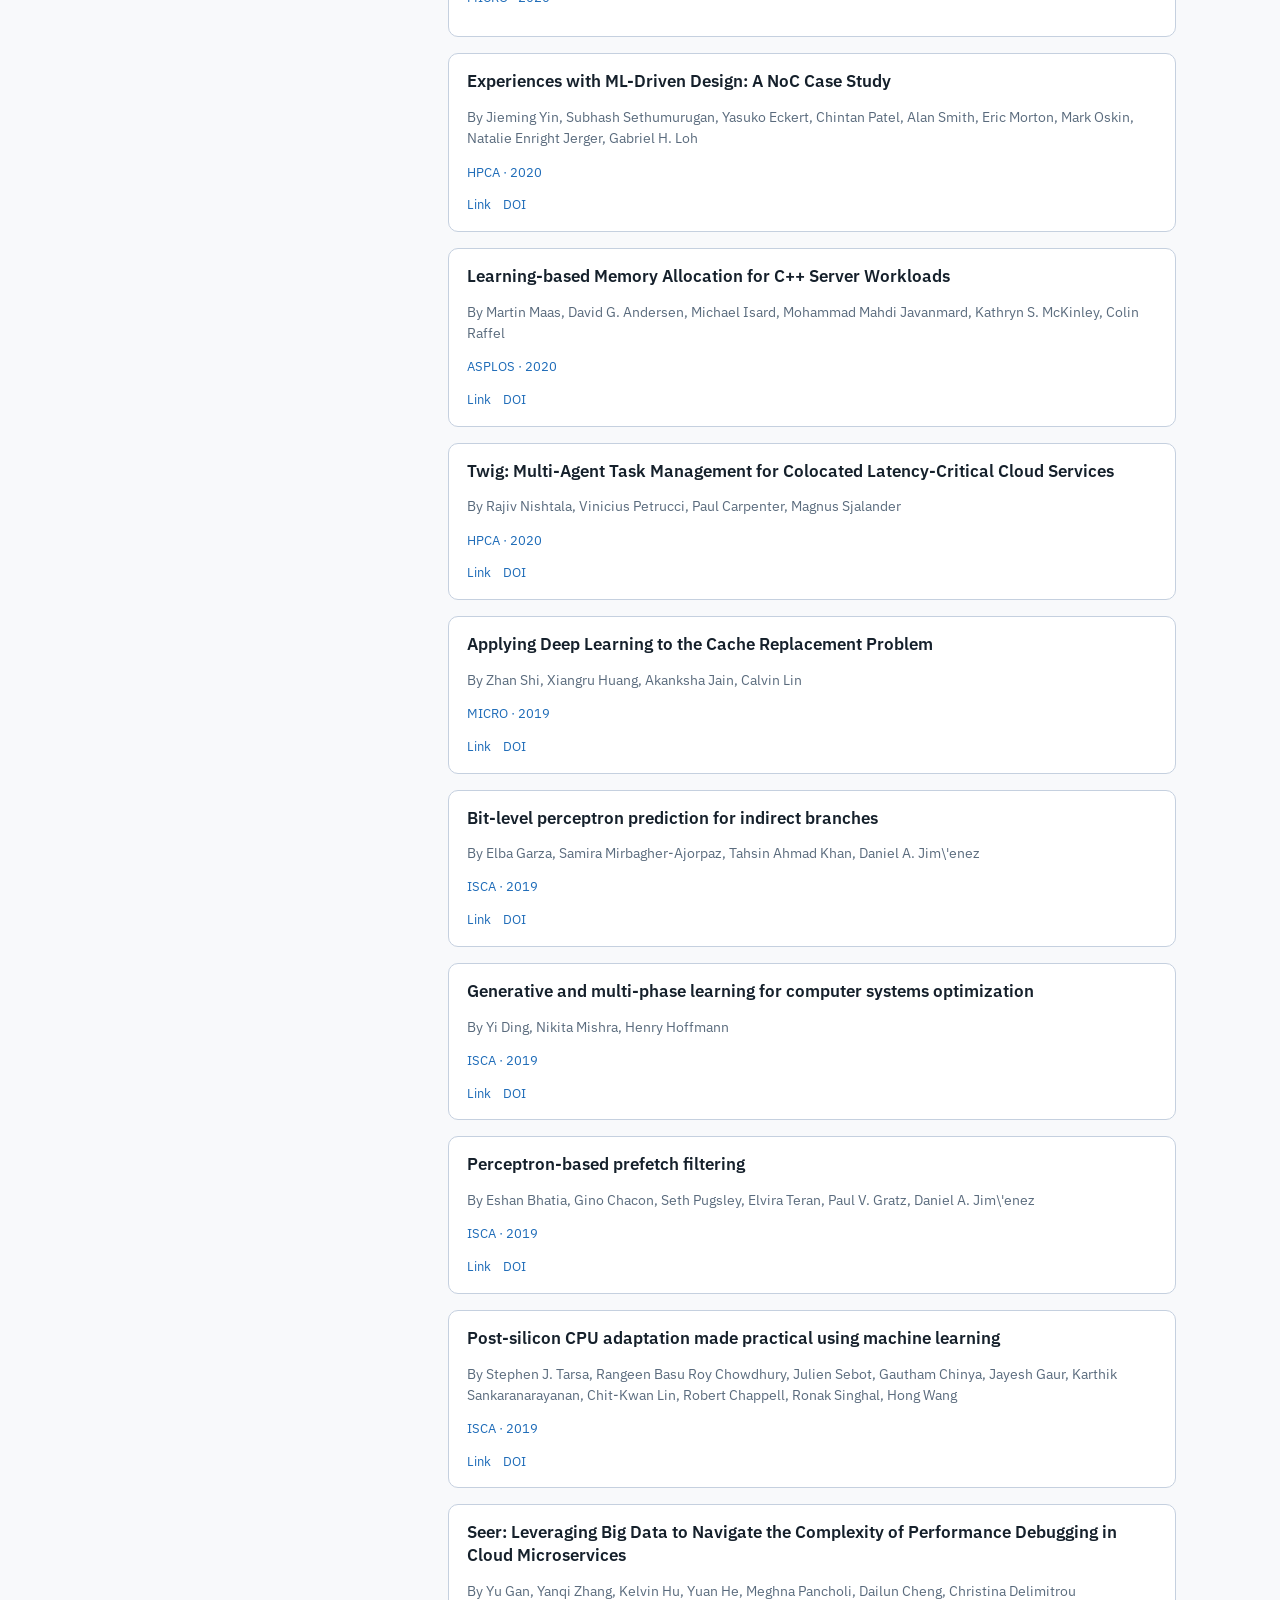
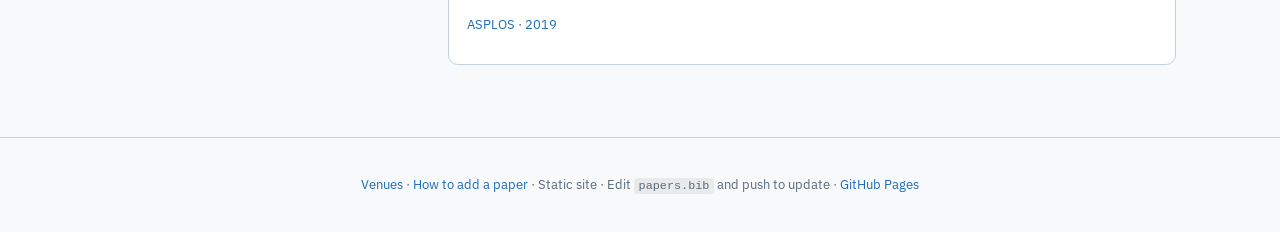
==== commit b333efcd: "Added all Arch confs" ====
--- a/index.html
+++ b/index.html
@@ -39,26 +39,30 @@
         <div class="site-header__text">
           <h1 class="site-title" id="site-title">ML for Systems</h1>
         </div>
-        <button type="button" class="theme-toggle" id="theme-toggle" aria-label="Toggle color theme">
-          <svg class="theme-toggle__icon theme-toggle__icon--sun" viewBox="0 0 24 24" fill="none" aria-hidden="true">
-            <circle cx="12" cy="12" r="4" stroke="currentColor" stroke-width="2" />
-            <path
-              stroke="currentColor"
-              stroke-width="2"
-              stroke-linecap="round"
-              d="M12 2v2M12 20v2M4.93 4.93l1.41 1.41M17.66 17.66l1.41 1.41M2 12h2M20 12h2M4.93 19.07l1.41-1.41M17.66 6.34l1.41-1.41"
-            />
-          </svg>
-          <svg class="theme-toggle__icon theme-toggle__icon--moon" viewBox="0 0 24 24" fill="none" aria-hidden="true">
-            <path
-              stroke="currentColor"
-              stroke-width="2"
-              stroke-linecap="round"
-              stroke-linejoin="round"
-              d="M21 12.79A9 9 0 1111.21 3 7 7 0 0021 12.79z"
-            />
-          </svg>
-        </button>
+        <nav class="site-header__nav" aria-label="Site">
+          <a class="site-header__nav-link" href="./venues.html">Venues</a>
+          <a class="site-header__nav-link" href="./add-paper.html">Contribute</a>
+          <button type="button" class="theme-toggle" id="theme-toggle" aria-label="Toggle color theme">
+            <svg class="theme-toggle__icon theme-toggle__icon--sun" viewBox="0 0 24 24" fill="none" aria-hidden="true">
+              <circle cx="12" cy="12" r="4" stroke="currentColor" stroke-width="2" />
+              <path
+                stroke="currentColor"
+                stroke-width="2"
+                stroke-linecap="round"
+                d="M12 2v2M12 20v2M4.93 4.93l1.41 1.41M17.66 17.66l1.41 1.41M2 12h2M20 12h2M4.93 19.07l1.41-1.41M17.66 6.34l1.41-1.41"
+              />
+            </svg>
+            <svg class="theme-toggle__icon theme-toggle__icon--moon" viewBox="0 0 24 24" fill="none" aria-hidden="true">
+              <path
+                stroke="currentColor"
+                stroke-width="2"
+                stroke-linecap="round"
+                stroke-linejoin="round"
+                d="M21 12.79A9 9 0 1111.21 3 7 7 0 0021 12.79z"
+              />
+            </svg>
+          </button>
+        </nav>
       </div>
     </header>
 
@@ -142,6 +146,7 @@
 
       <main class="main-panel">
         <p id="load-error" class="error" hidden></p>
+        <p id="bib-parse-warning" class="bib-parse-warning" hidden></p>
         <h2 id="paper-count" style="margin-top: 0">Loading…</h2>
         <div class="paper-list" id="papers-root"></div>
       </main>
@@ -149,7 +154,9 @@
 
     <footer class="site-footer">
       <p>
-        Static site · Edit <code>papers.bib</code> and push to update ·
+        <a href="./venues.html">Venues</a>
+        · <a href="./add-paper.html">How to add a paper</a>
+        · Static site · Edit <code>papers.bib</code> and push to update ·
         <a href="https://pages.github.com/">GitHub Pages</a>
       </p>
     </footer>
@@ -162,6 +169,6 @@
         b.setAttribute("aria-label", t === "dark" ? "Switch to light mode" : "Switch to dark mode");
       })();
     </script>
-    <script type="module" src="./js/app.js"></script>
+    <script type="module" src="./js/app.js?v=5"></script>
   </body>
 </html>
--- a/css/styles.css
+++ b/css/styles.css
@@ -87,7 +87,7 @@
   margin: 0 auto;
   display: flex;
   flex-wrap: wrap;
-  align-items: flex-start;
+  align-items: center;
   justify-content: space-between;
   gap: 1rem 1.5rem;
 }
@@ -147,6 +147,31 @@
   font-size: clamp(1.75rem, 4vw, 2.25rem);
   font-weight: 600;
   letter-spacing: -0.02em;
+}
+
+.site-header__nav {
+  display: flex;
+  align-items: center;
+  gap: 0.25rem 0.75rem;
+  flex-shrink: 0;
+}
+
+.site-header__nav-link {
+  font-size: 0.95rem;
+  font-weight: 600;
+  padding: 0.45rem 0.65rem;
+  border-radius: var(--radius);
+  white-space: nowrap;
+}
+
+.site-header__nav-link:hover {
+  text-decoration: none;
+  background: var(--surface-hover);
+}
+
+.site-header__nav-link:focus-visible {
+  outline: 2px solid var(--accent);
+  outline-offset: 2px;
 }
 
 .dashboard {
@@ -513,6 +538,17 @@
   color: var(--error);
 }
 
+.bib-parse-warning {
+  margin: 0 0 1rem;
+  padding: 0.75rem 1rem;
+  border-radius: 8px;
+  border: 1px solid var(--border);
+  background: var(--surface);
+  color: var(--muted);
+  font-size: 0.88rem;
+  line-height: 1.45;
+}
+
 .site-footer {
   margin-top: 3rem;
   padding: 1.5rem;
@@ -532,3 +568,89 @@
   clip: rect(0, 0, 0, 0);
   border: 0;
 }
+
+/* Static help / doc pages (e.g. add-paper.html) */
+.static-page {
+  max-width: 720px;
+  margin: 0 auto;
+  padding: 2rem 1.5rem 3rem;
+}
+
+.page-heading {
+  margin: 0;
+  font-size: clamp(1.35rem, 3vw, 1.75rem);
+  font-weight: 600;
+  letter-spacing: -0.02em;
+}
+
+.static-page h2 {
+  margin-top: 2rem;
+  margin-bottom: 0.5rem;
+  font-size: 1.15rem;
+  font-weight: 600;
+}
+
+.static-page p,
+.static-page li {
+  max-width: 65ch;
+}
+
+.static-page ul,
+.static-page ol {
+  margin: 0.75rem 0 0;
+  padding-left: 1.35rem;
+}
+
+.static-page li {
+  margin-bottom: 0.35rem;
+}
+
+.static-page pre {
+  margin: 1rem 0 0;
+  padding: 1rem 1.1rem;
+  border-radius: var(--radius);
+  border: 1px solid var(--border);
+  background: var(--surface);
+  font-size: 0.82rem;
+  overflow-x: auto;
+  line-height: 1.45;
+}
+
+.static-page code {
+  font-size: 0.88em;
+  background: var(--code-bg);
+  padding: 0.1em 0.35em;
+  border-radius: 4px;
+}
+
+.static-page pre code {
+  padding: 0;
+  background: none;
+  font-size: inherit;
+}
+
+/* venues.html */
+.venues-page__lead {
+  margin-top: 0;
+}
+
+.venues-page__list {
+  margin-top: 0.5rem;
+}
+
+.venues-page__list li {
+  margin-bottom: 0.45rem;
+}
+
+.venues-page__meta {
+  color: var(--muted);
+  font-weight: 400;
+  font-size: 0.92em;
+}
+
+.venues-page__note {
+  margin-top: 1.25rem;
+  font-size: 0.9rem;
+  color: var(--muted);
+  max-width: 65ch;
+}
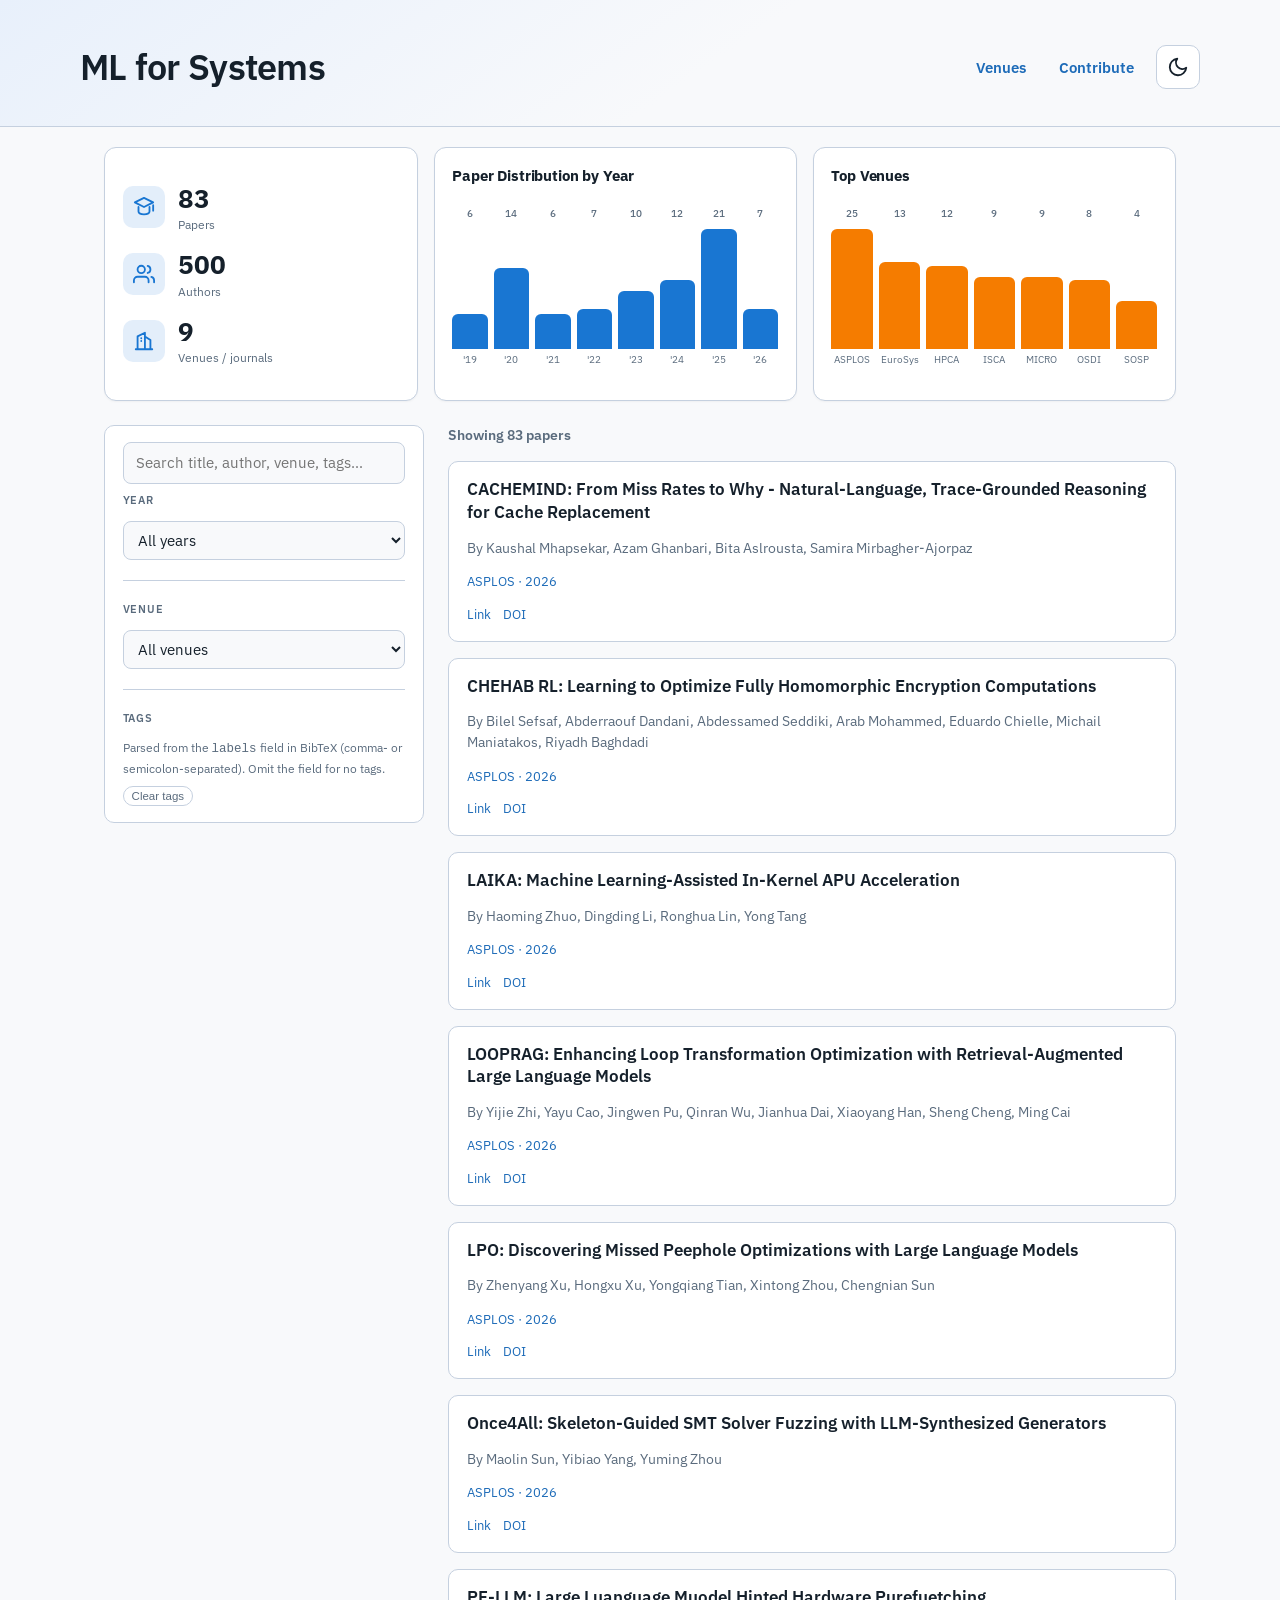
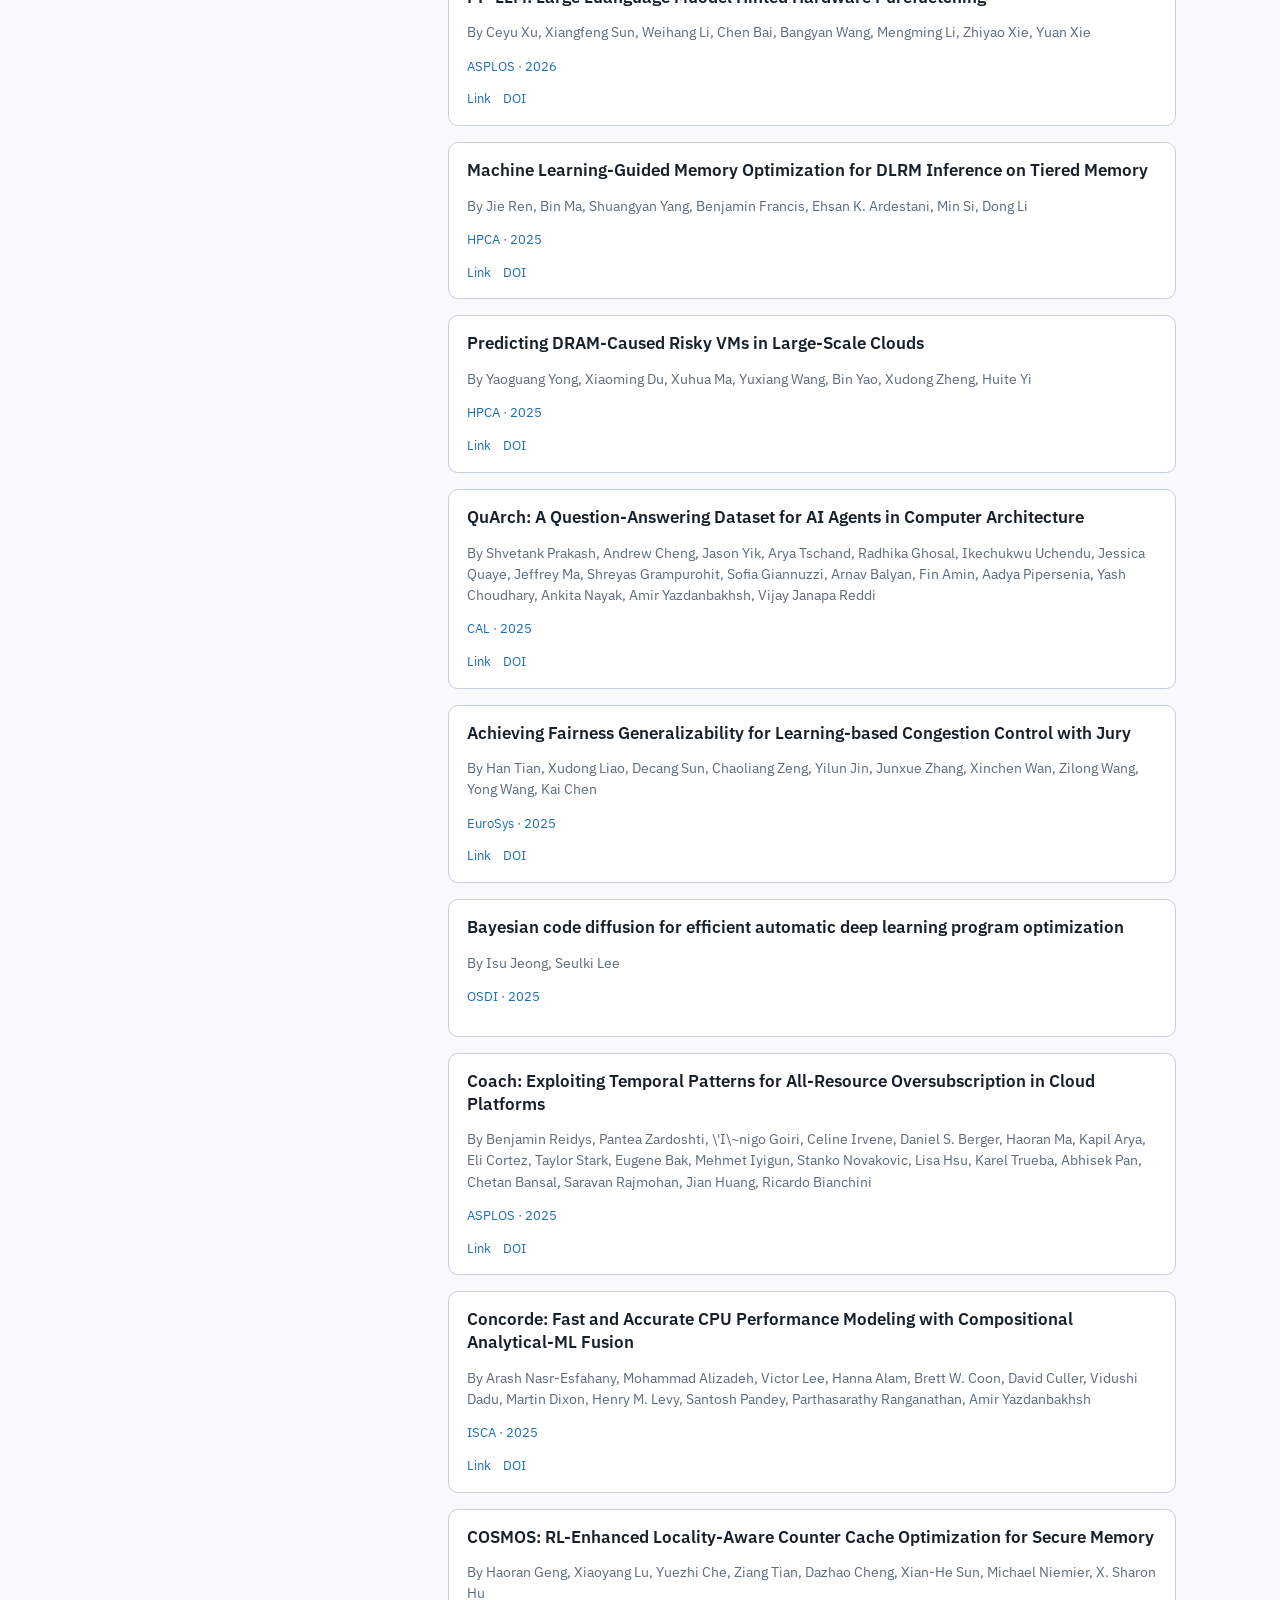
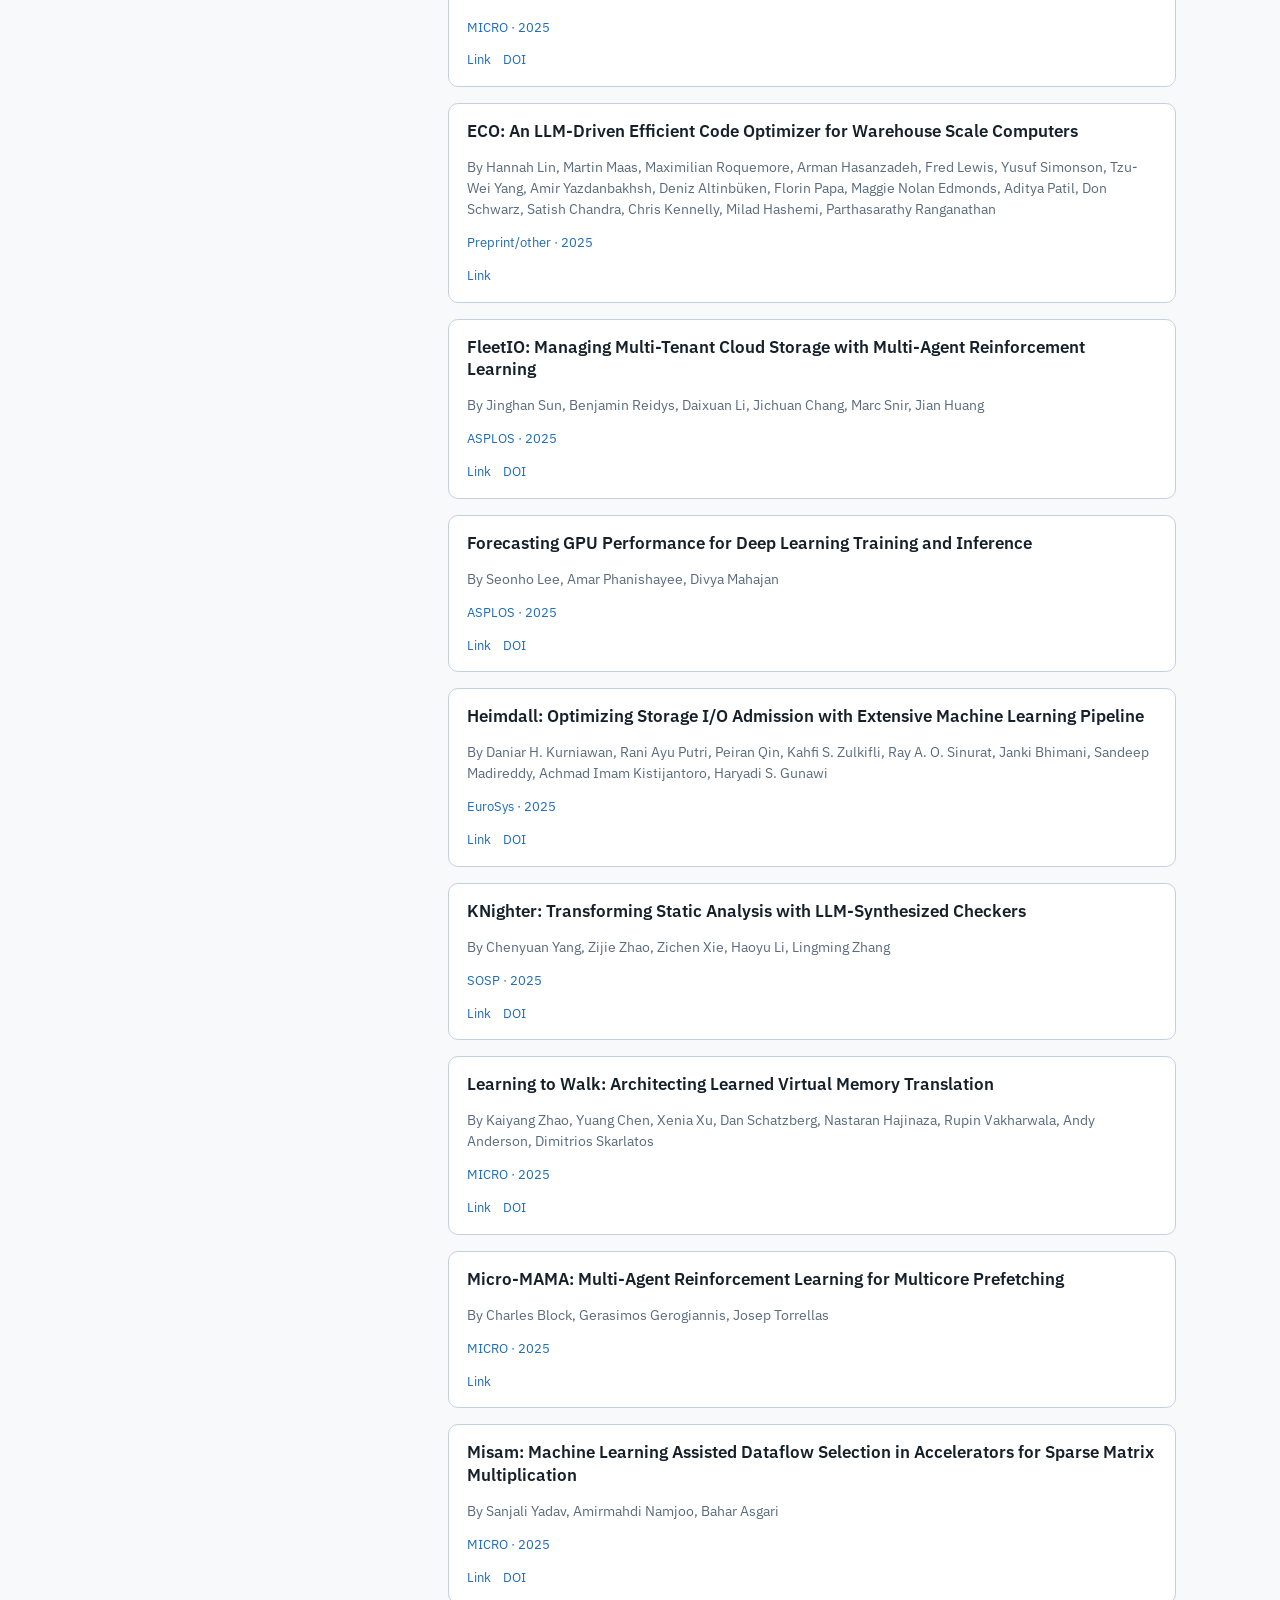
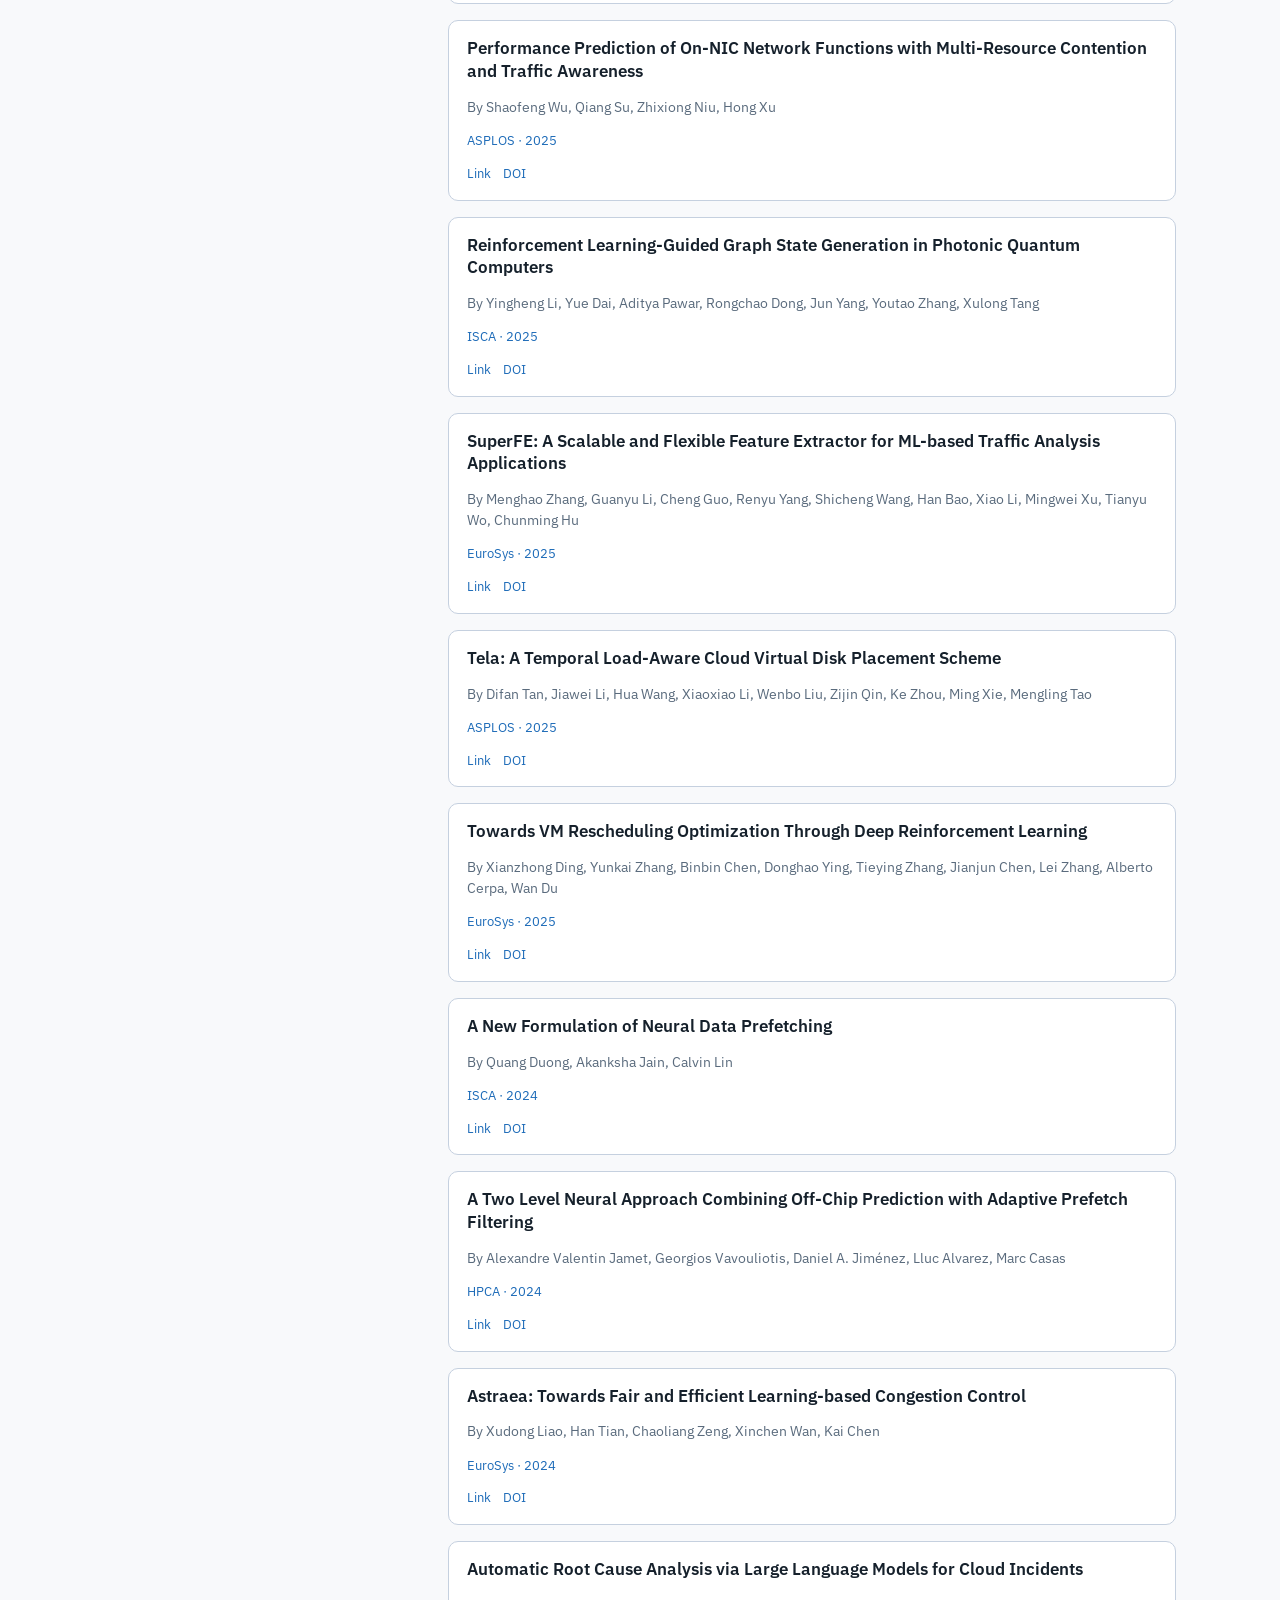
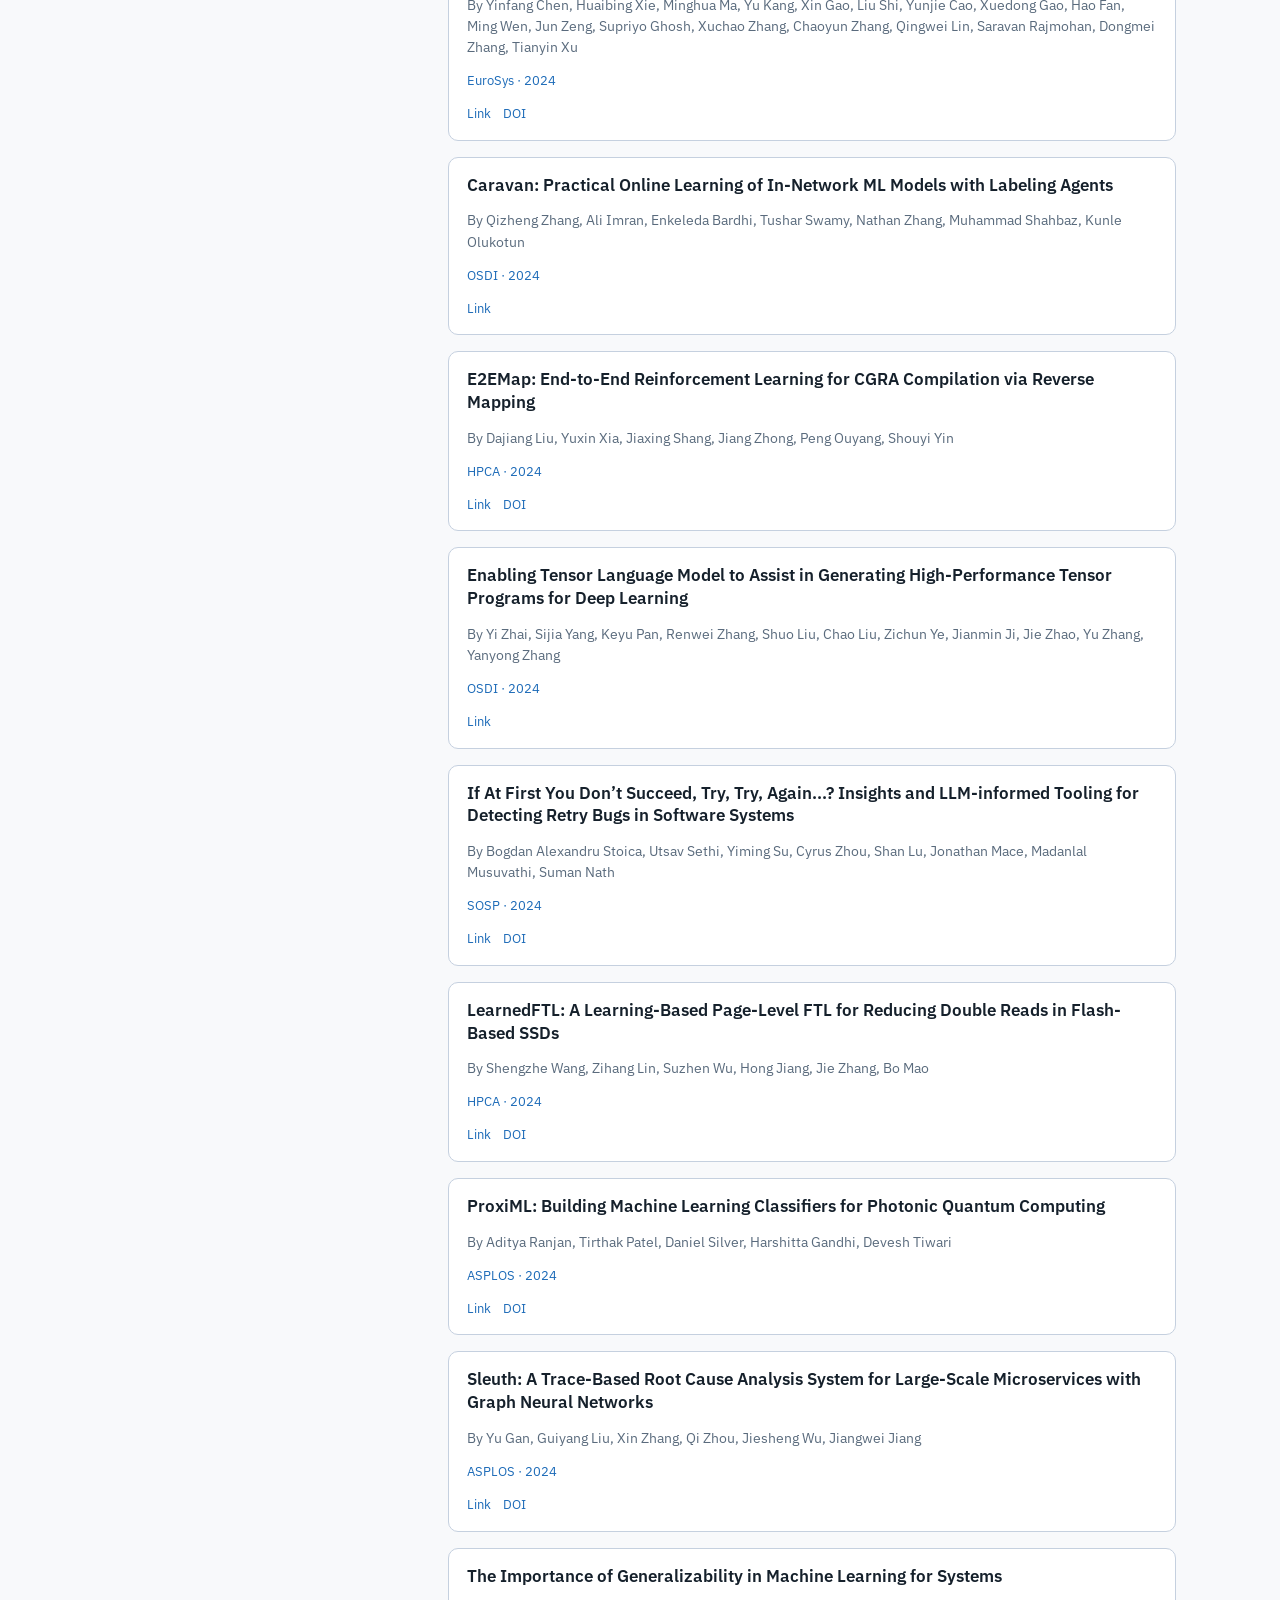
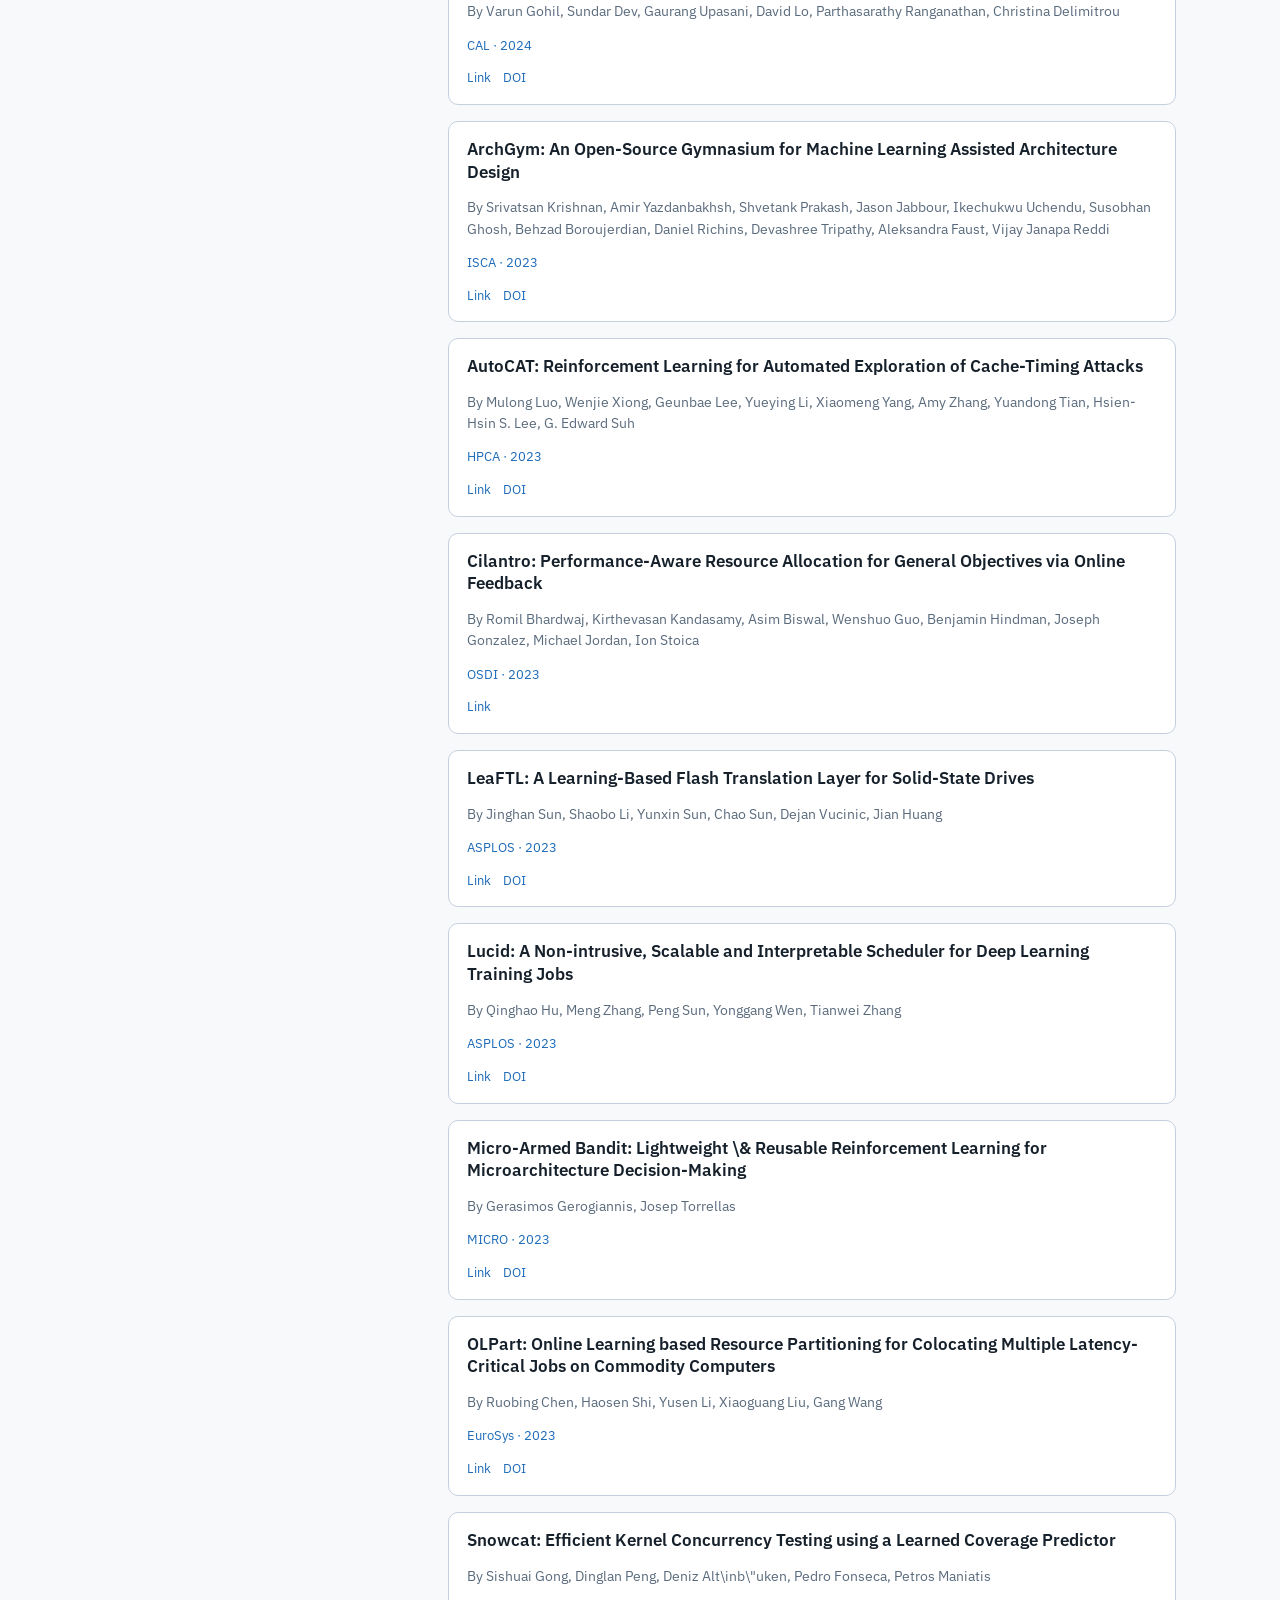
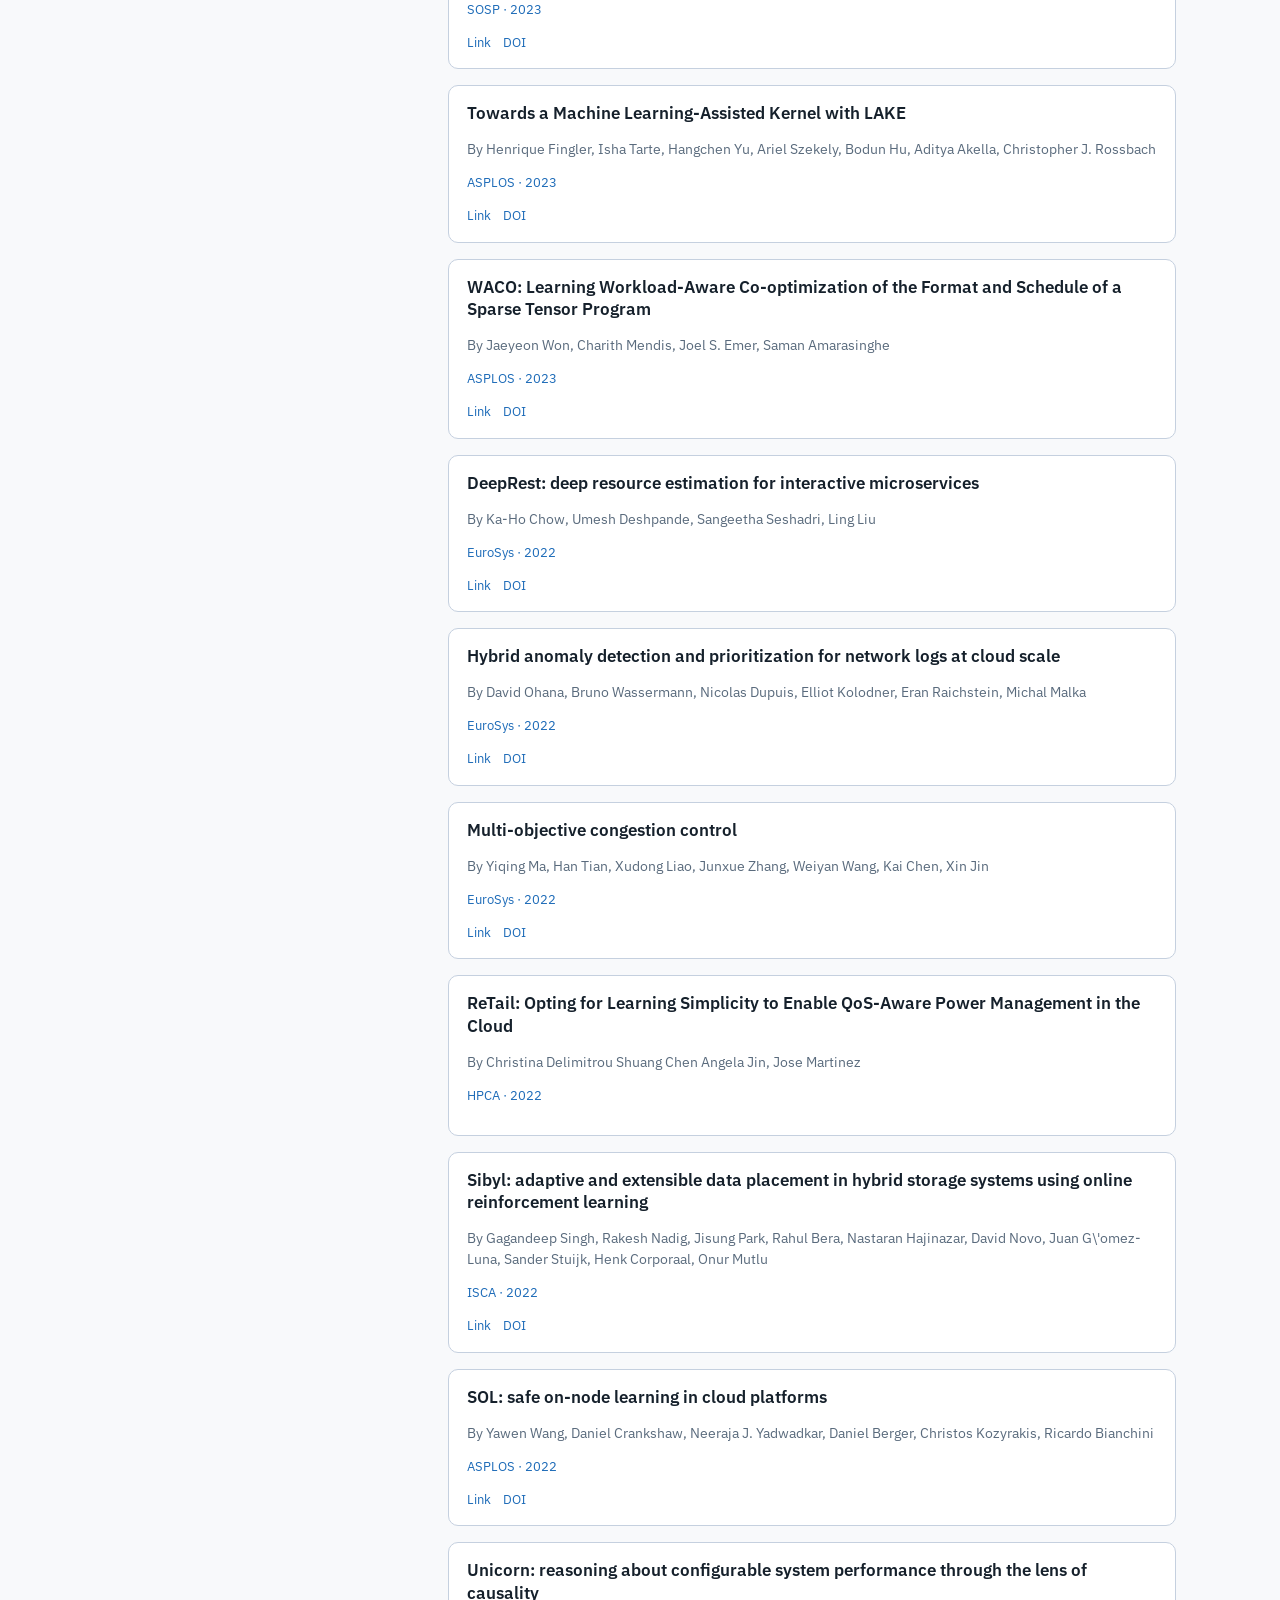
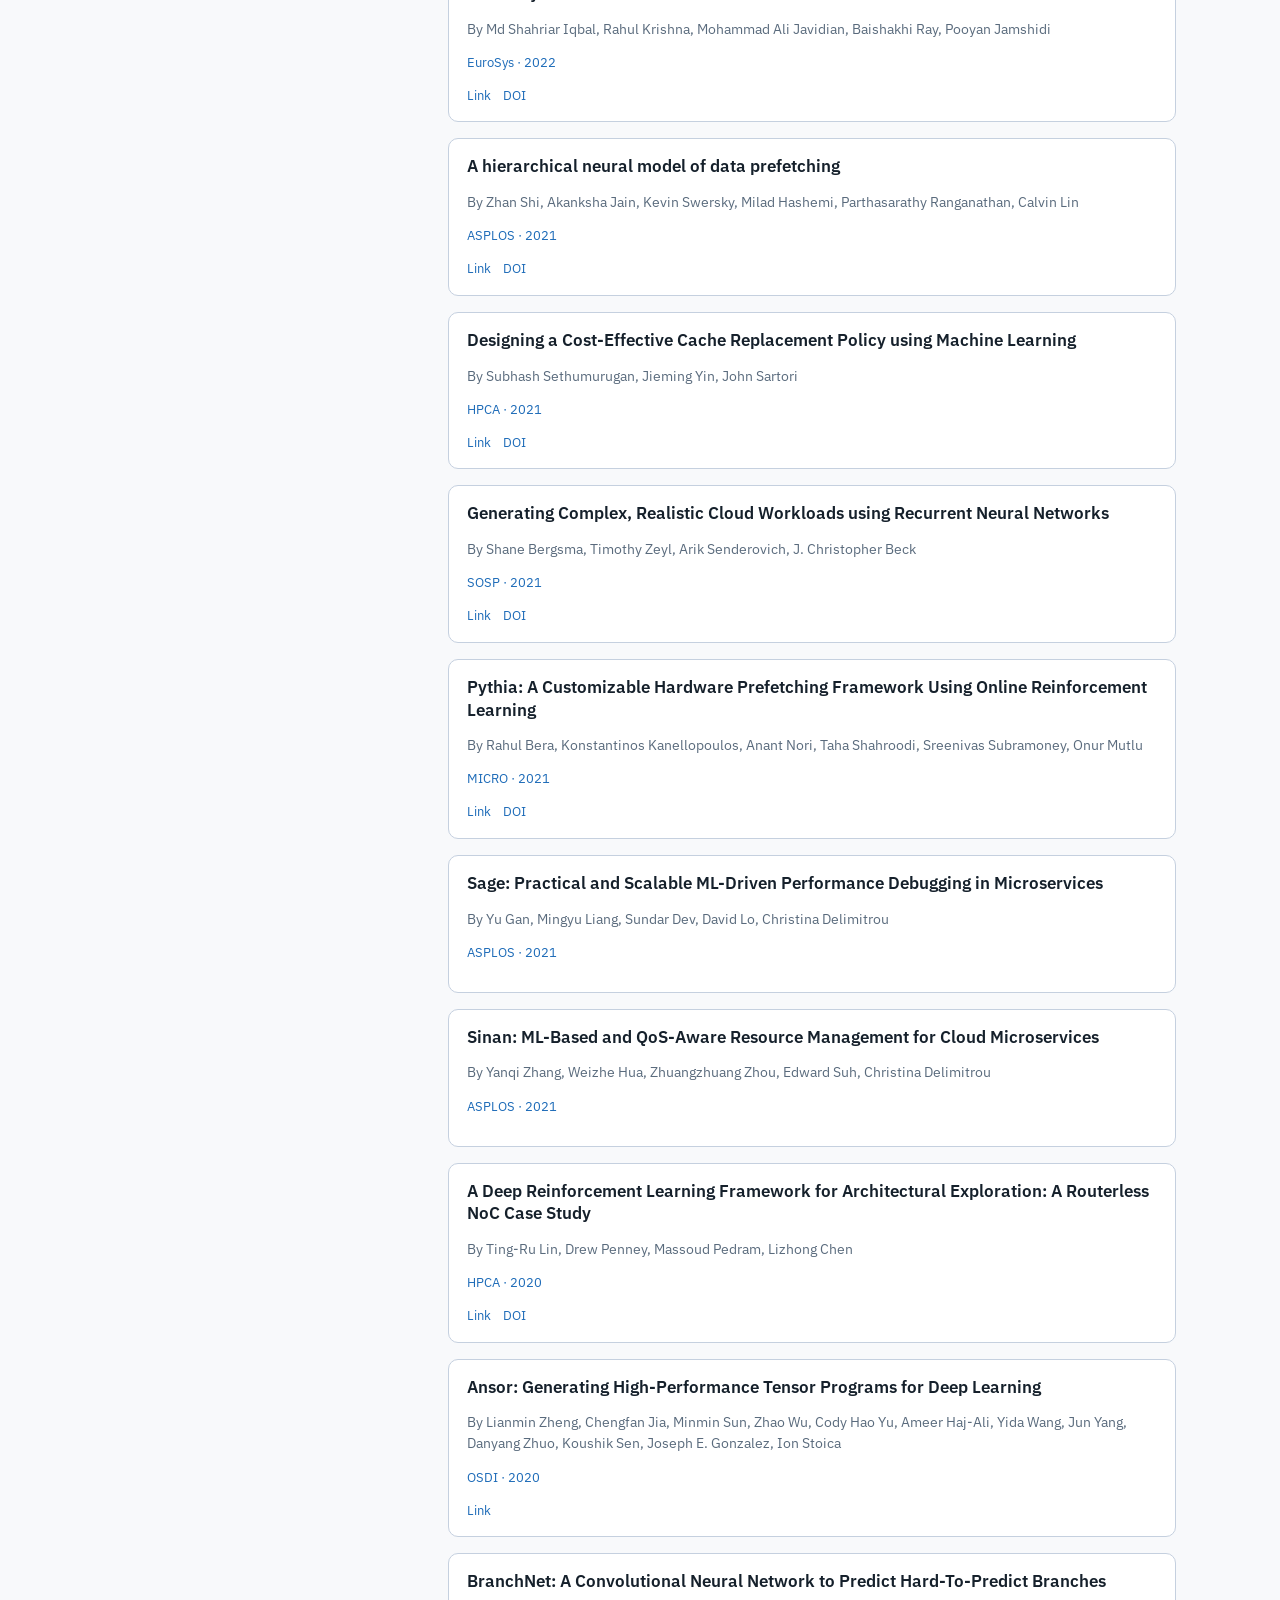
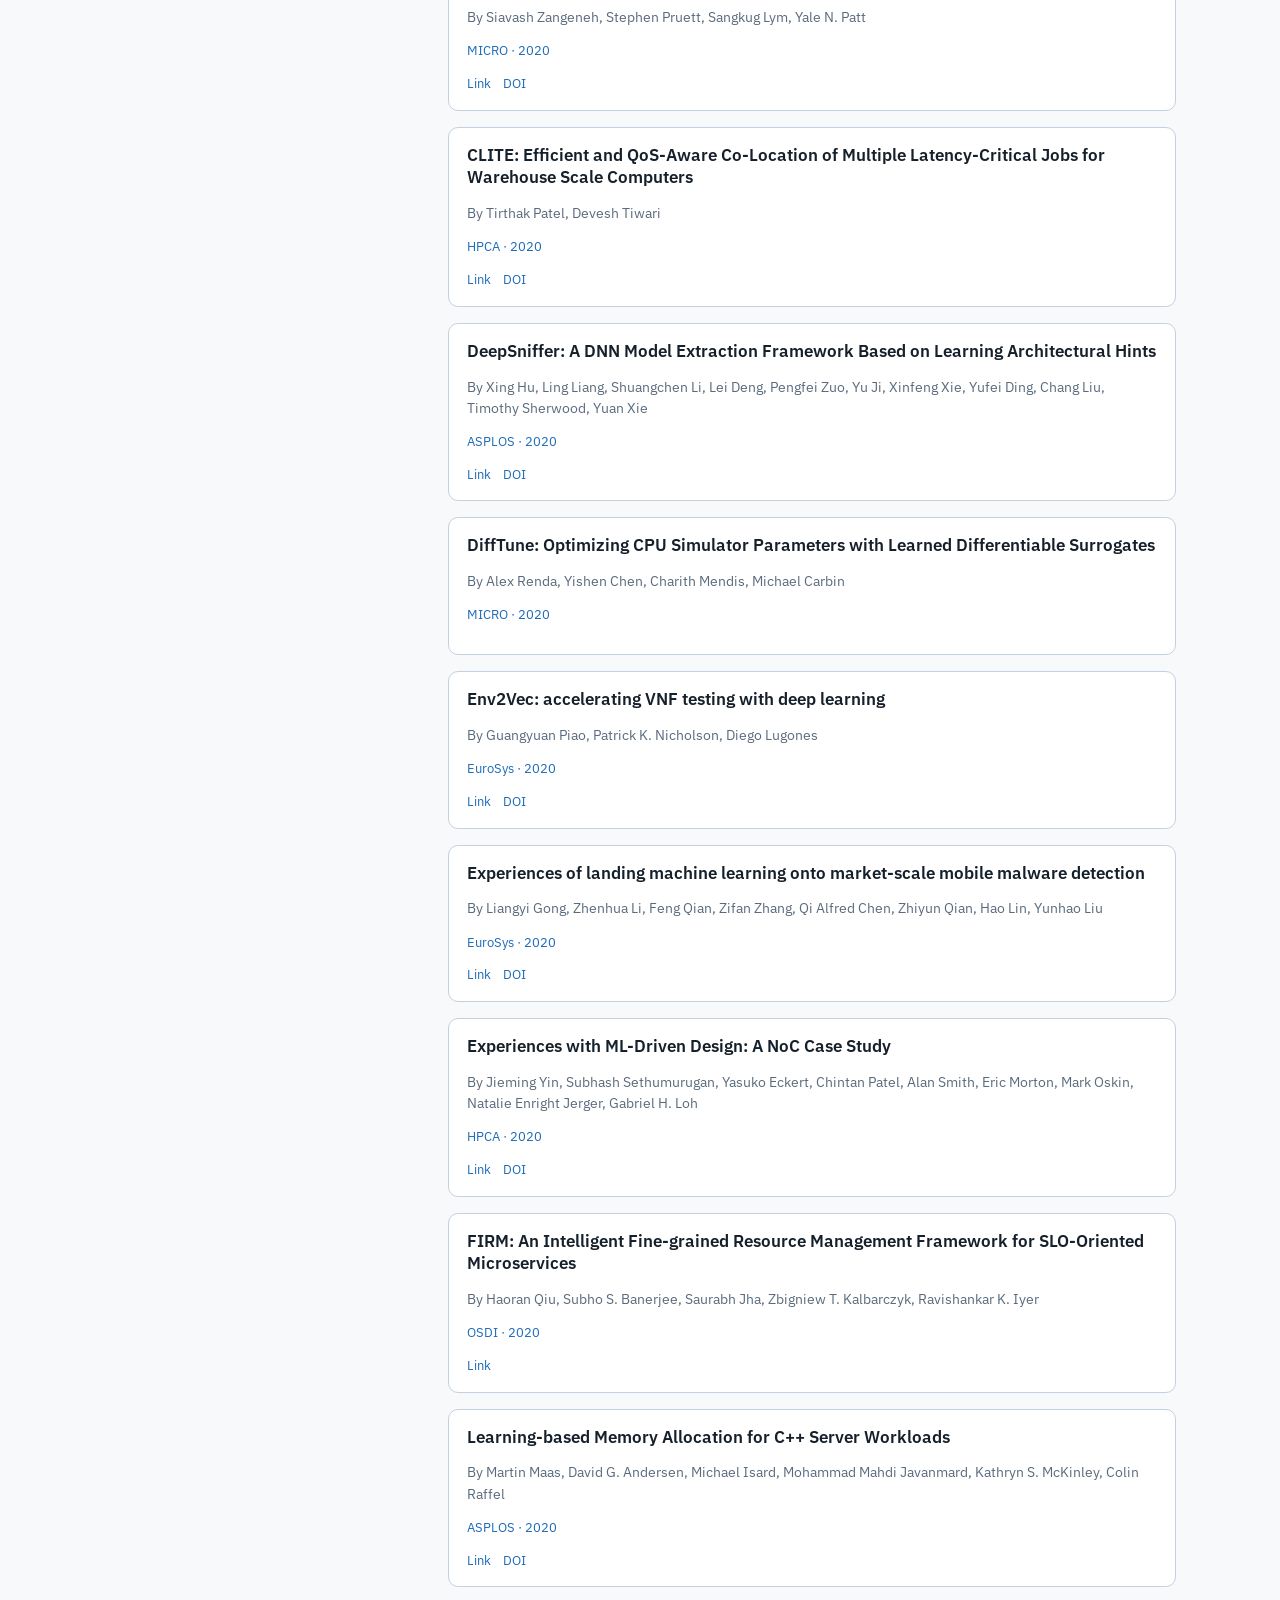
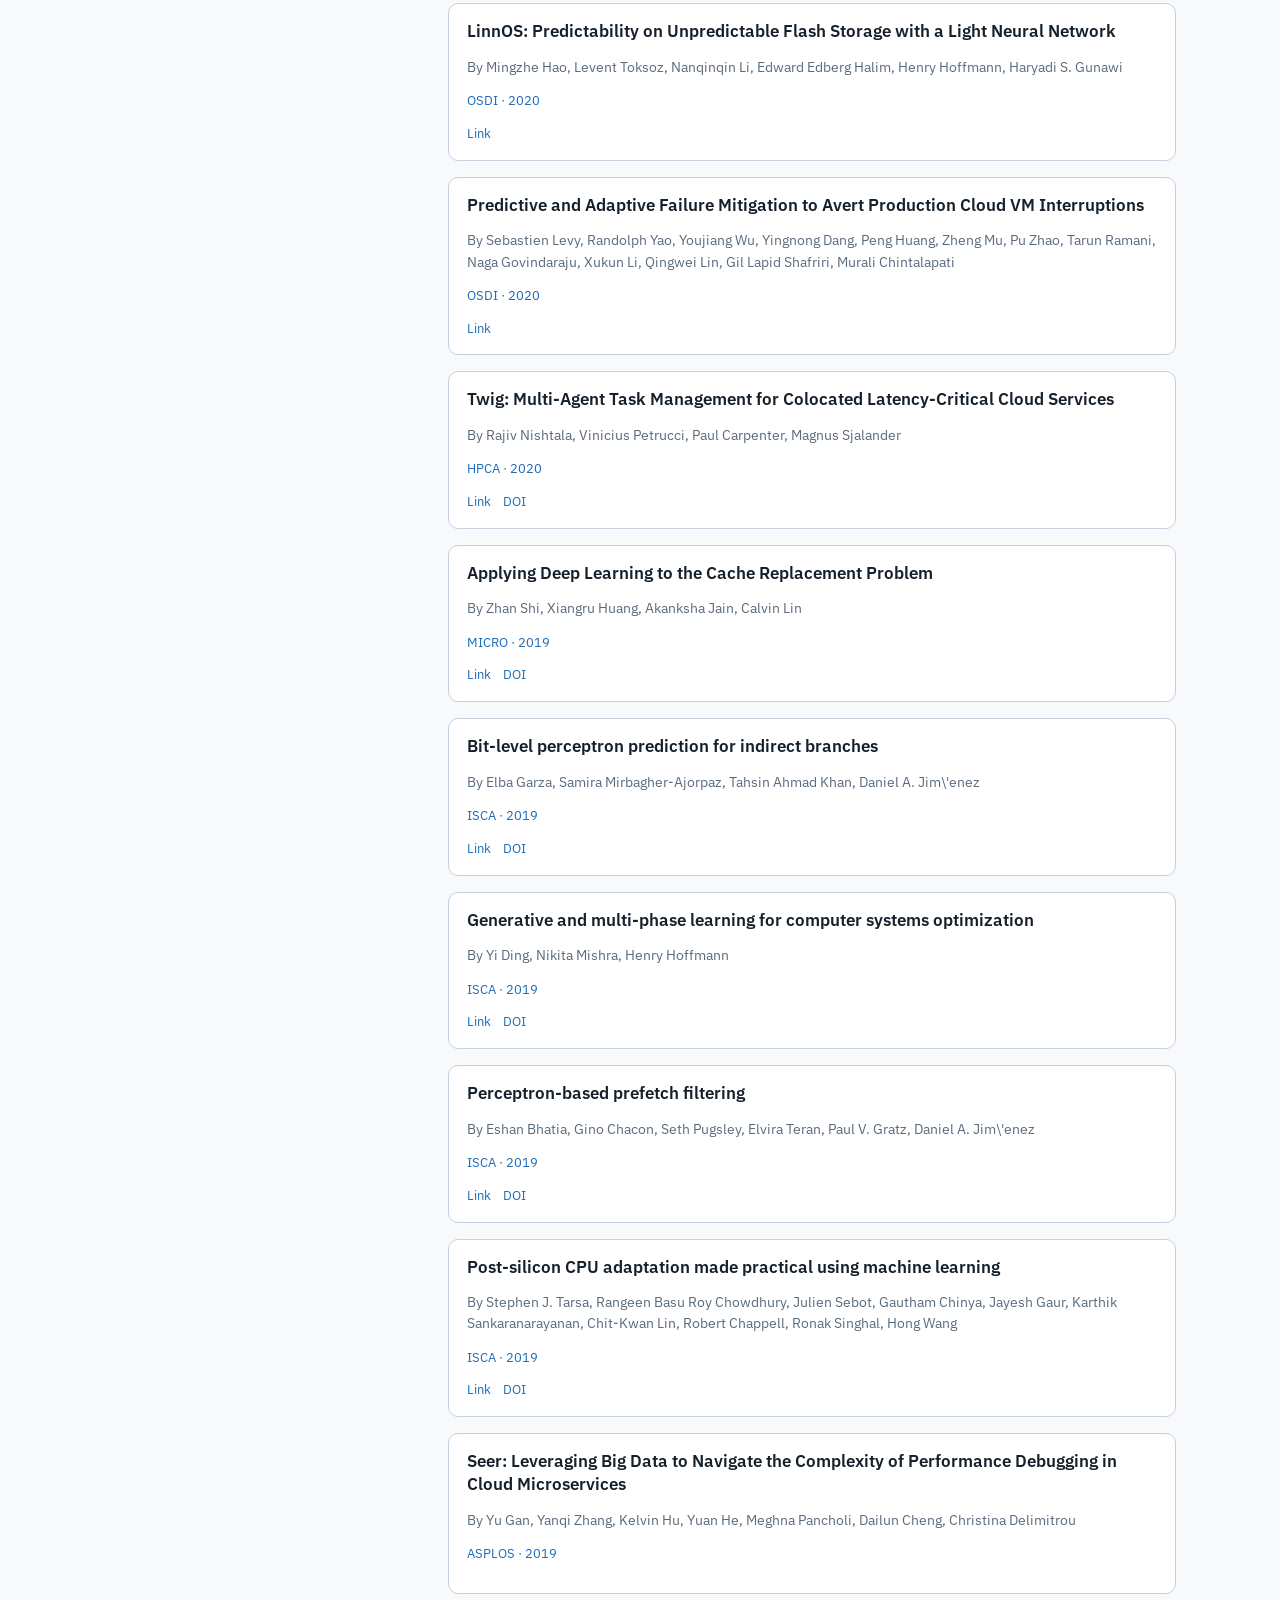
==== commit 4056a467: "Added all Systems confs" ====
--- a/index.html
+++ b/index.html
@@ -37,7 +37,9 @@
     <header class="site-header">
       <div class="site-header__inner">
         <div class="site-header__text">
-          <h1 class="site-title" id="site-title">ML for Systems</h1>
+          <h1 class="site-title" id="site-title">
+            <a href="./" class="site-title__link" aria-current="page">ML for Systems</a>
+          </h1>
         </div>
         <nav class="site-header__nav" aria-label="Site">
           <a class="site-header__nav-link" href="./venues.html">Venues</a>
@@ -155,7 +157,7 @@
     <footer class="site-footer">
       <p>
         <a href="./venues.html">Venues</a>
-        · <a href="./add-paper.html">How to add a paper</a>
+        · <a href="./add-paper.html">Contribute</a>
         · Static site · Edit <code>papers.bib</code> and push to update ·
         <a href="https://pages.github.com/">GitHub Pages</a>
       </p>
@@ -169,6 +171,6 @@
         b.setAttribute("aria-label", t === "dark" ? "Switch to light mode" : "Switch to dark mode");
       })();
     </script>
-    <script type="module" src="./js/app.js?v=5"></script>
+    <script type="module" src="./js/app.js?v=7"></script>
   </body>
 </html>
--- a/css/styles.css
+++ b/css/styles.css
@@ -149,6 +149,15 @@
   letter-spacing: -0.02em;
 }
 
+.site-title__link {
+  color: inherit;
+  text-decoration: none;
+}
+
+.site-title__link:hover {
+  text-decoration: underline;
+}
+
 .site-header__nav {
   display: flex;
   align-items: center;
@@ -172,6 +181,10 @@
 .site-header__nav-link:focus-visible {
   outline: 2px solid var(--accent);
   outline-offset: 2px;
+}
+
+.site-header__nav-link[aria-current="page"] {
+  background: var(--surface-hover);
 }
 
 .dashboard {
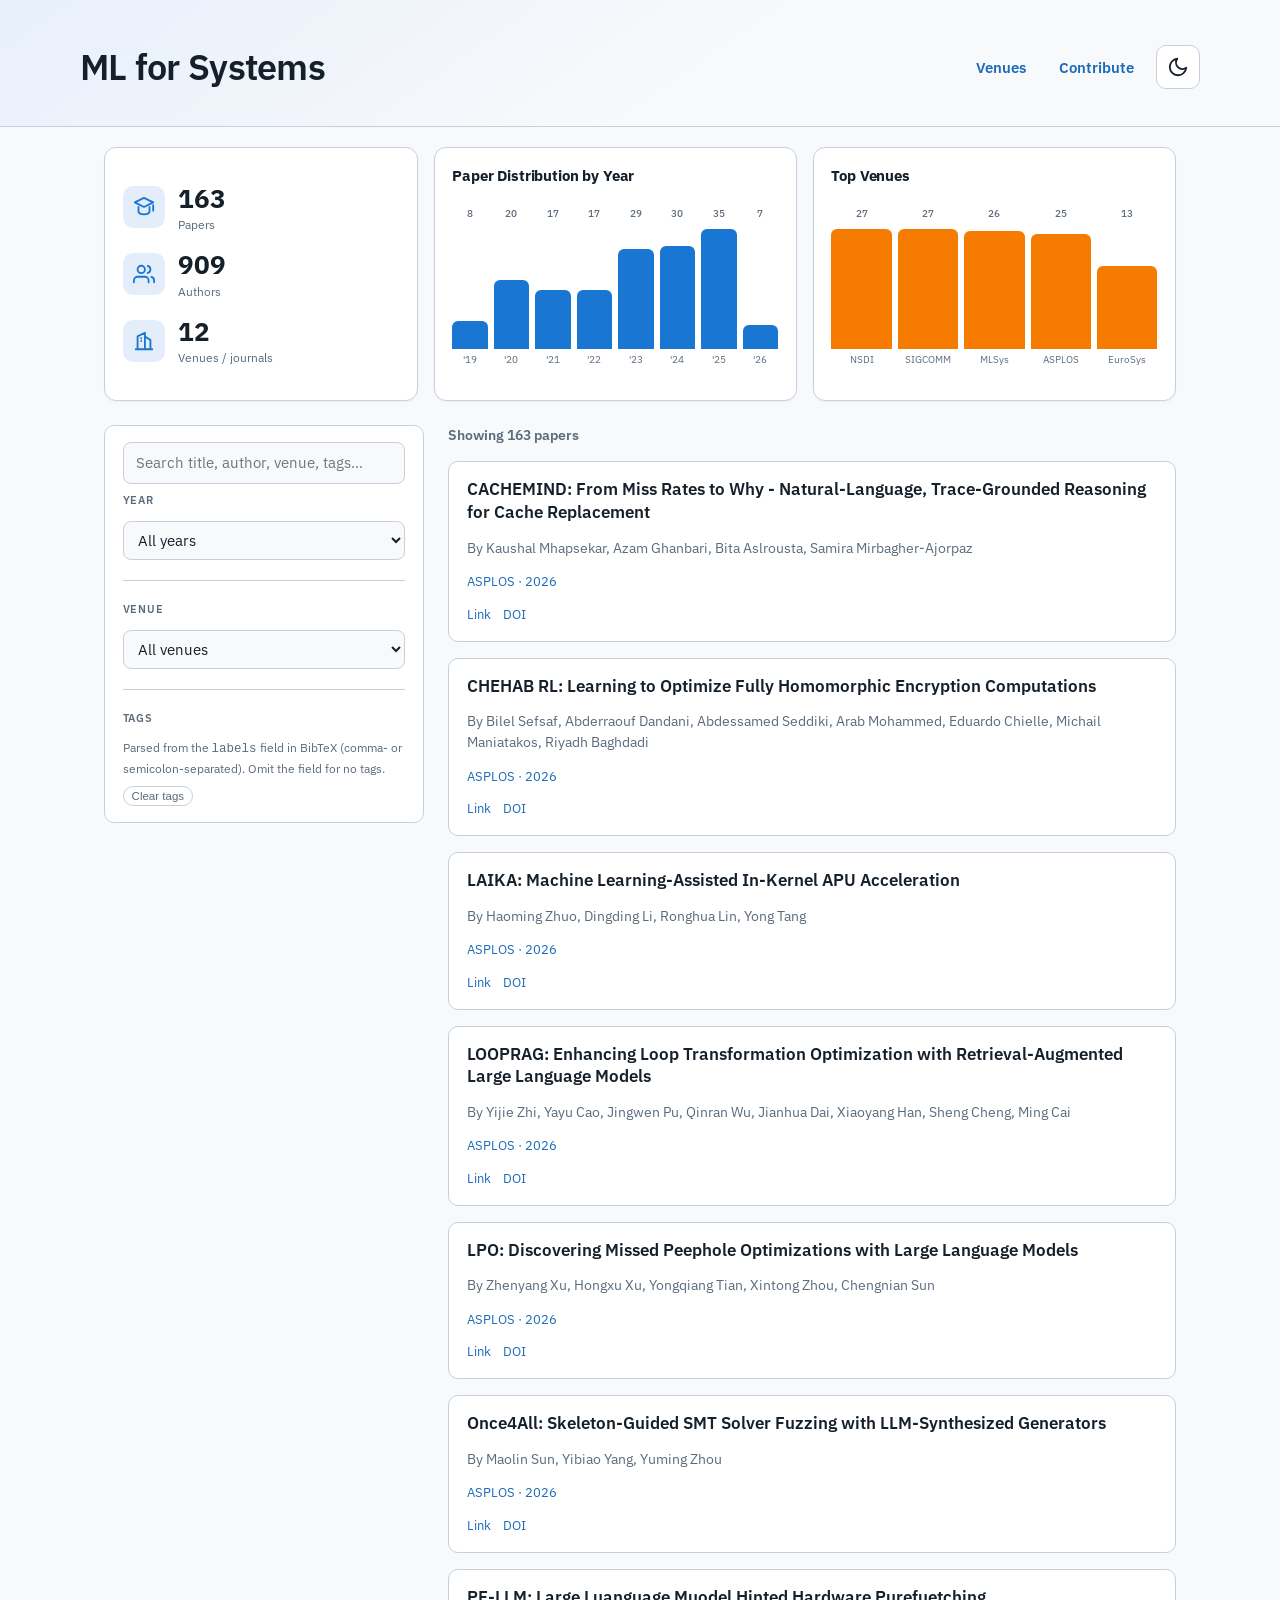
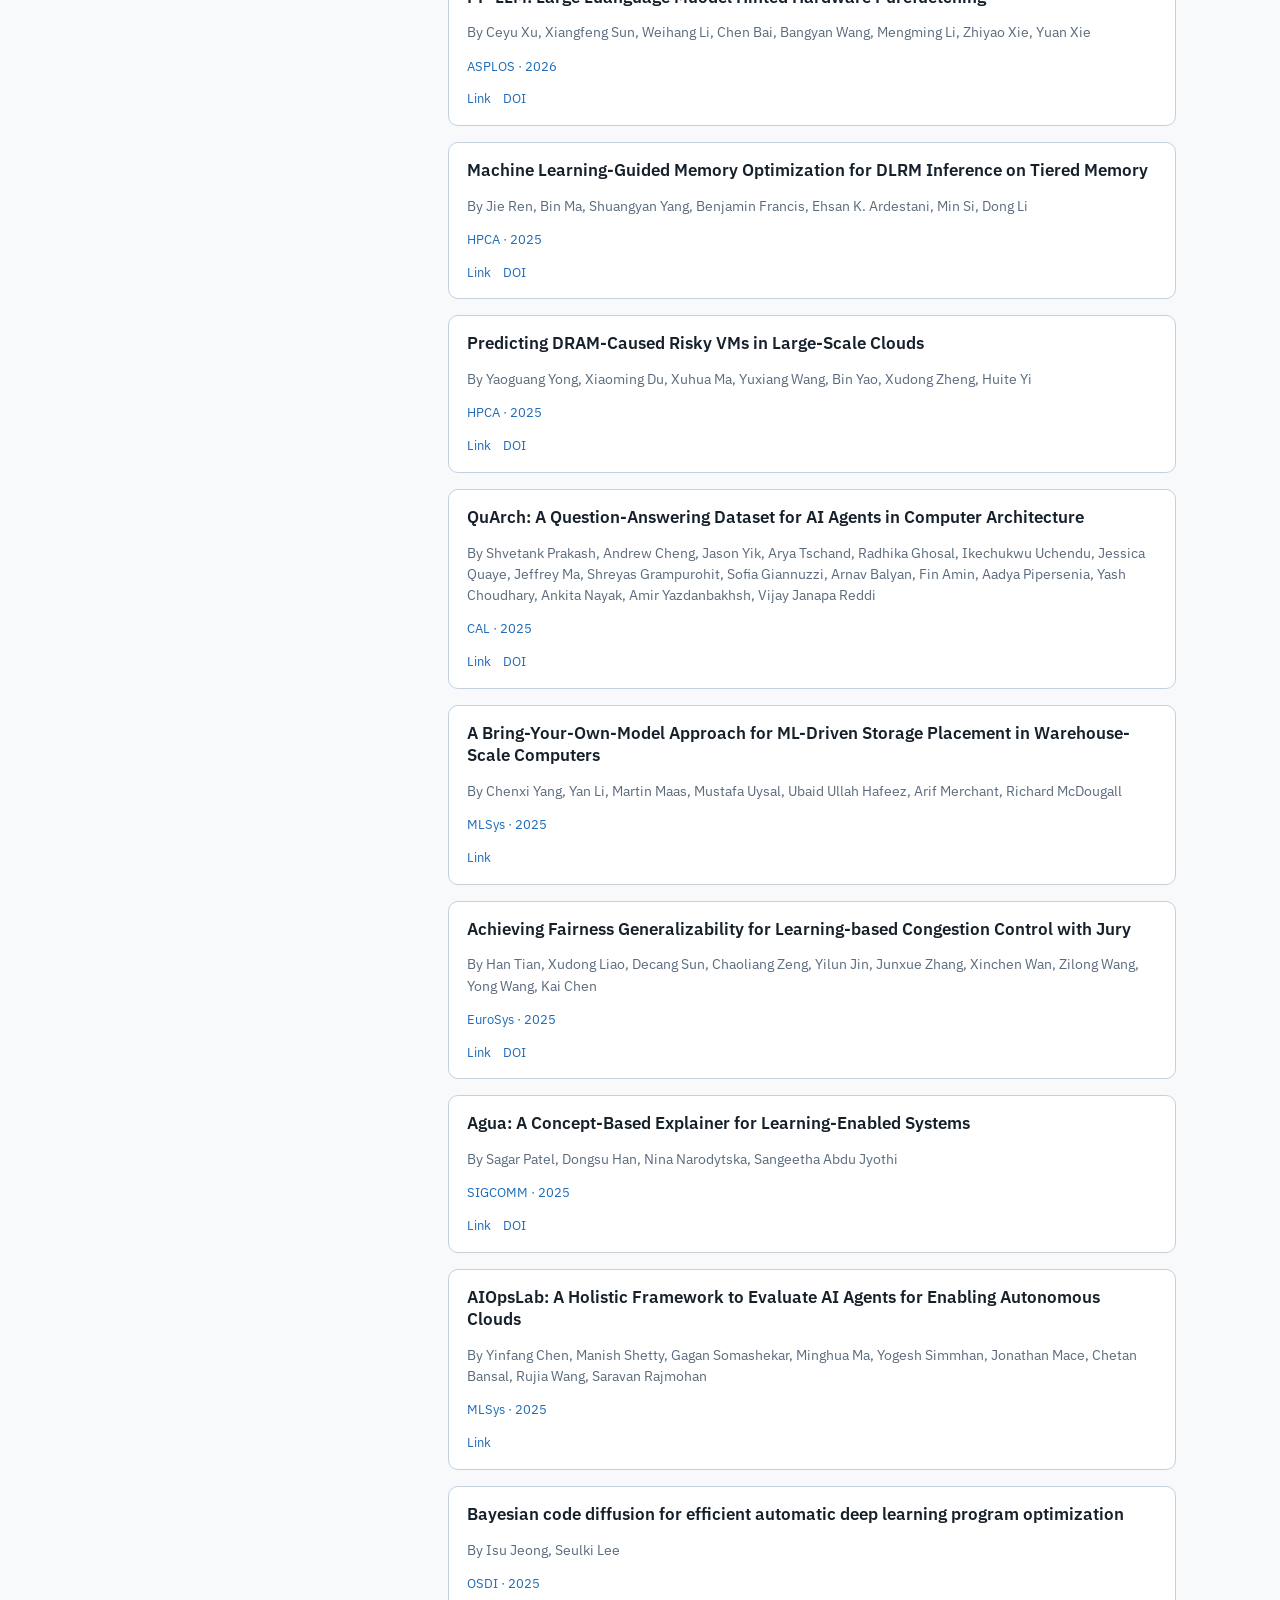
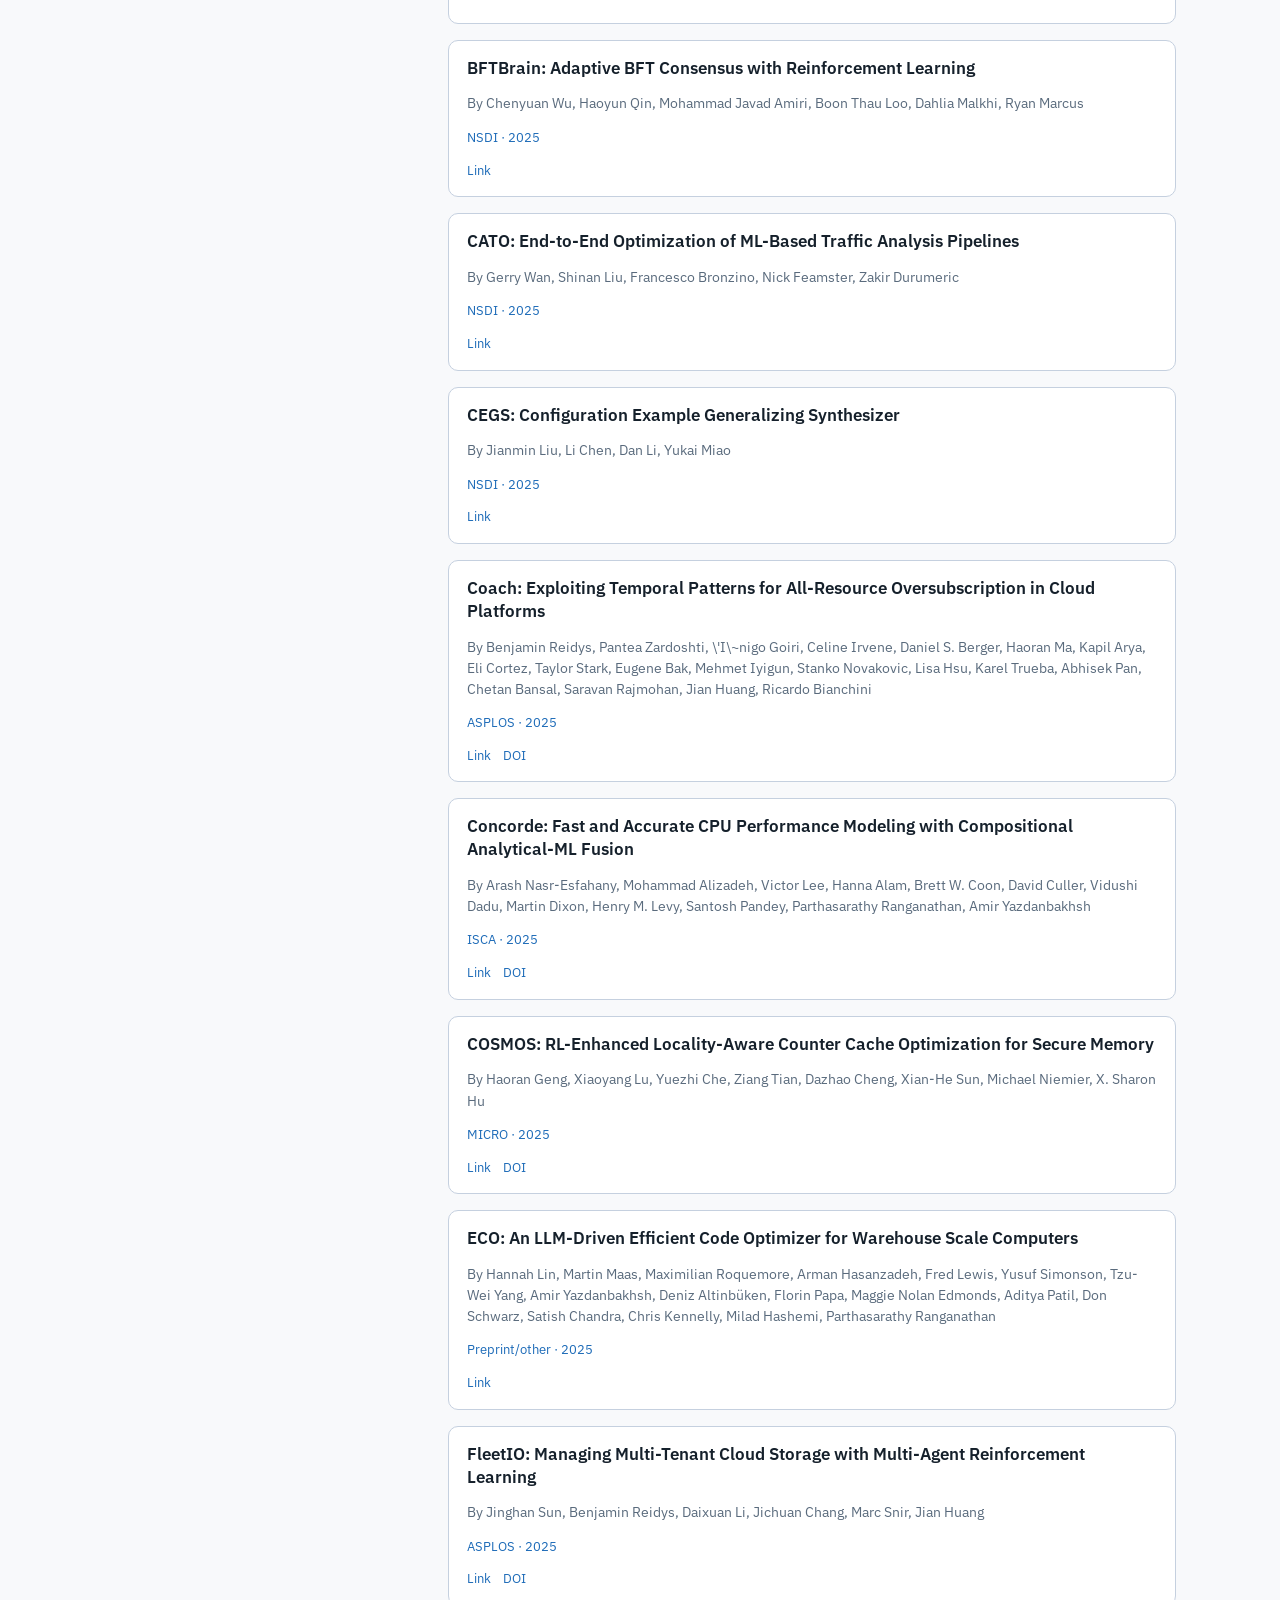
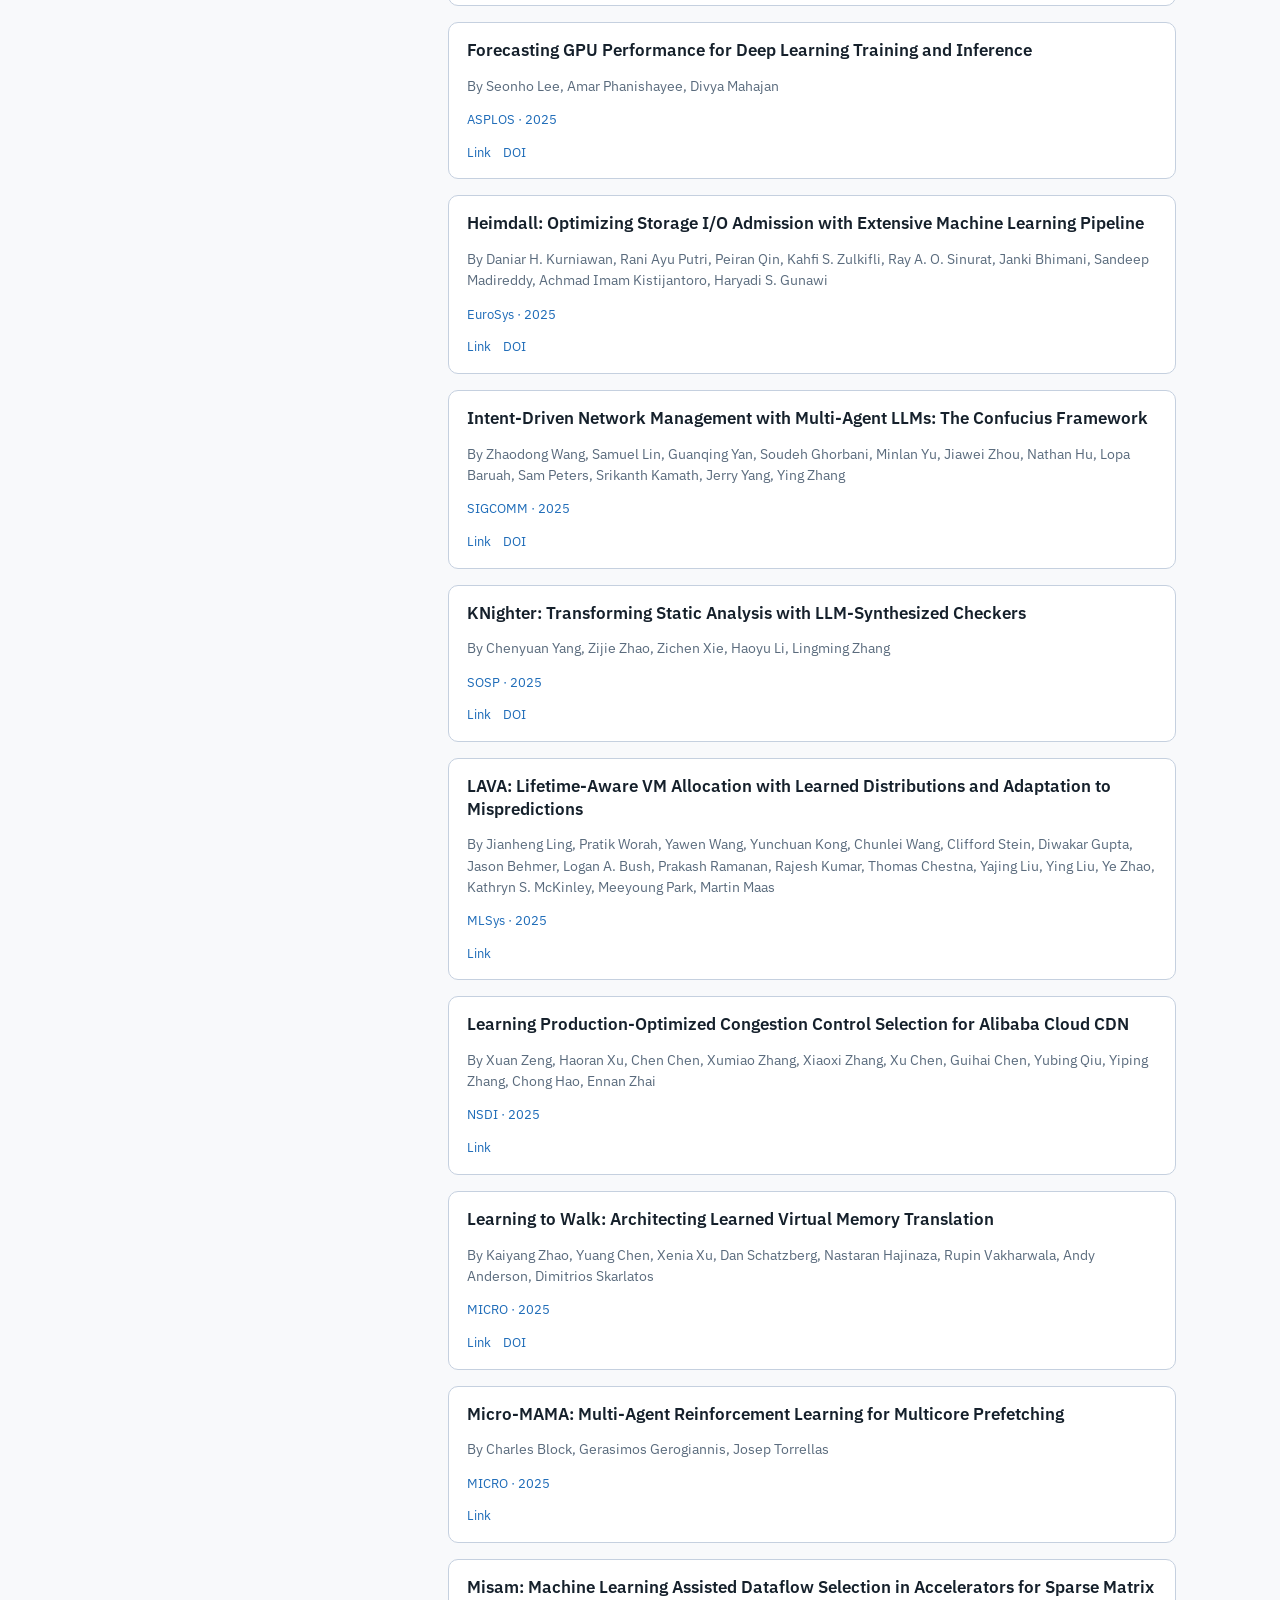
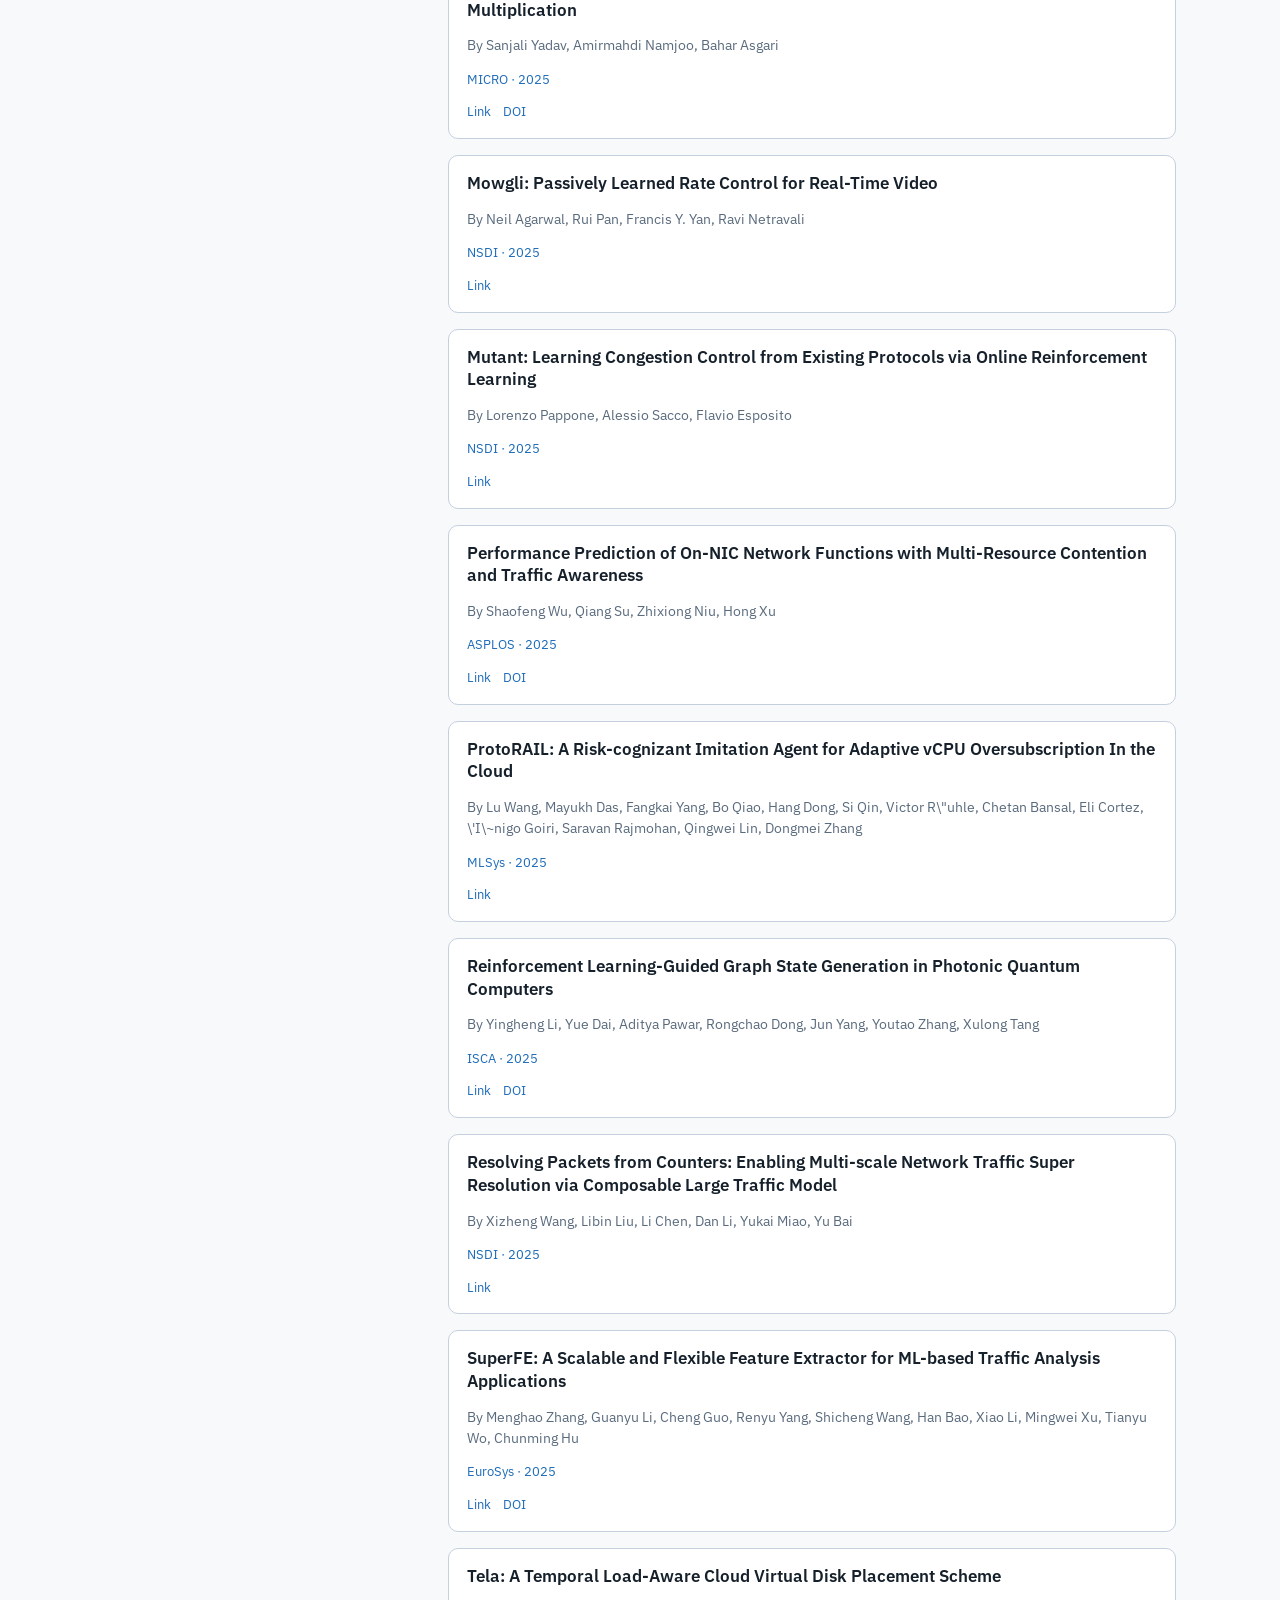
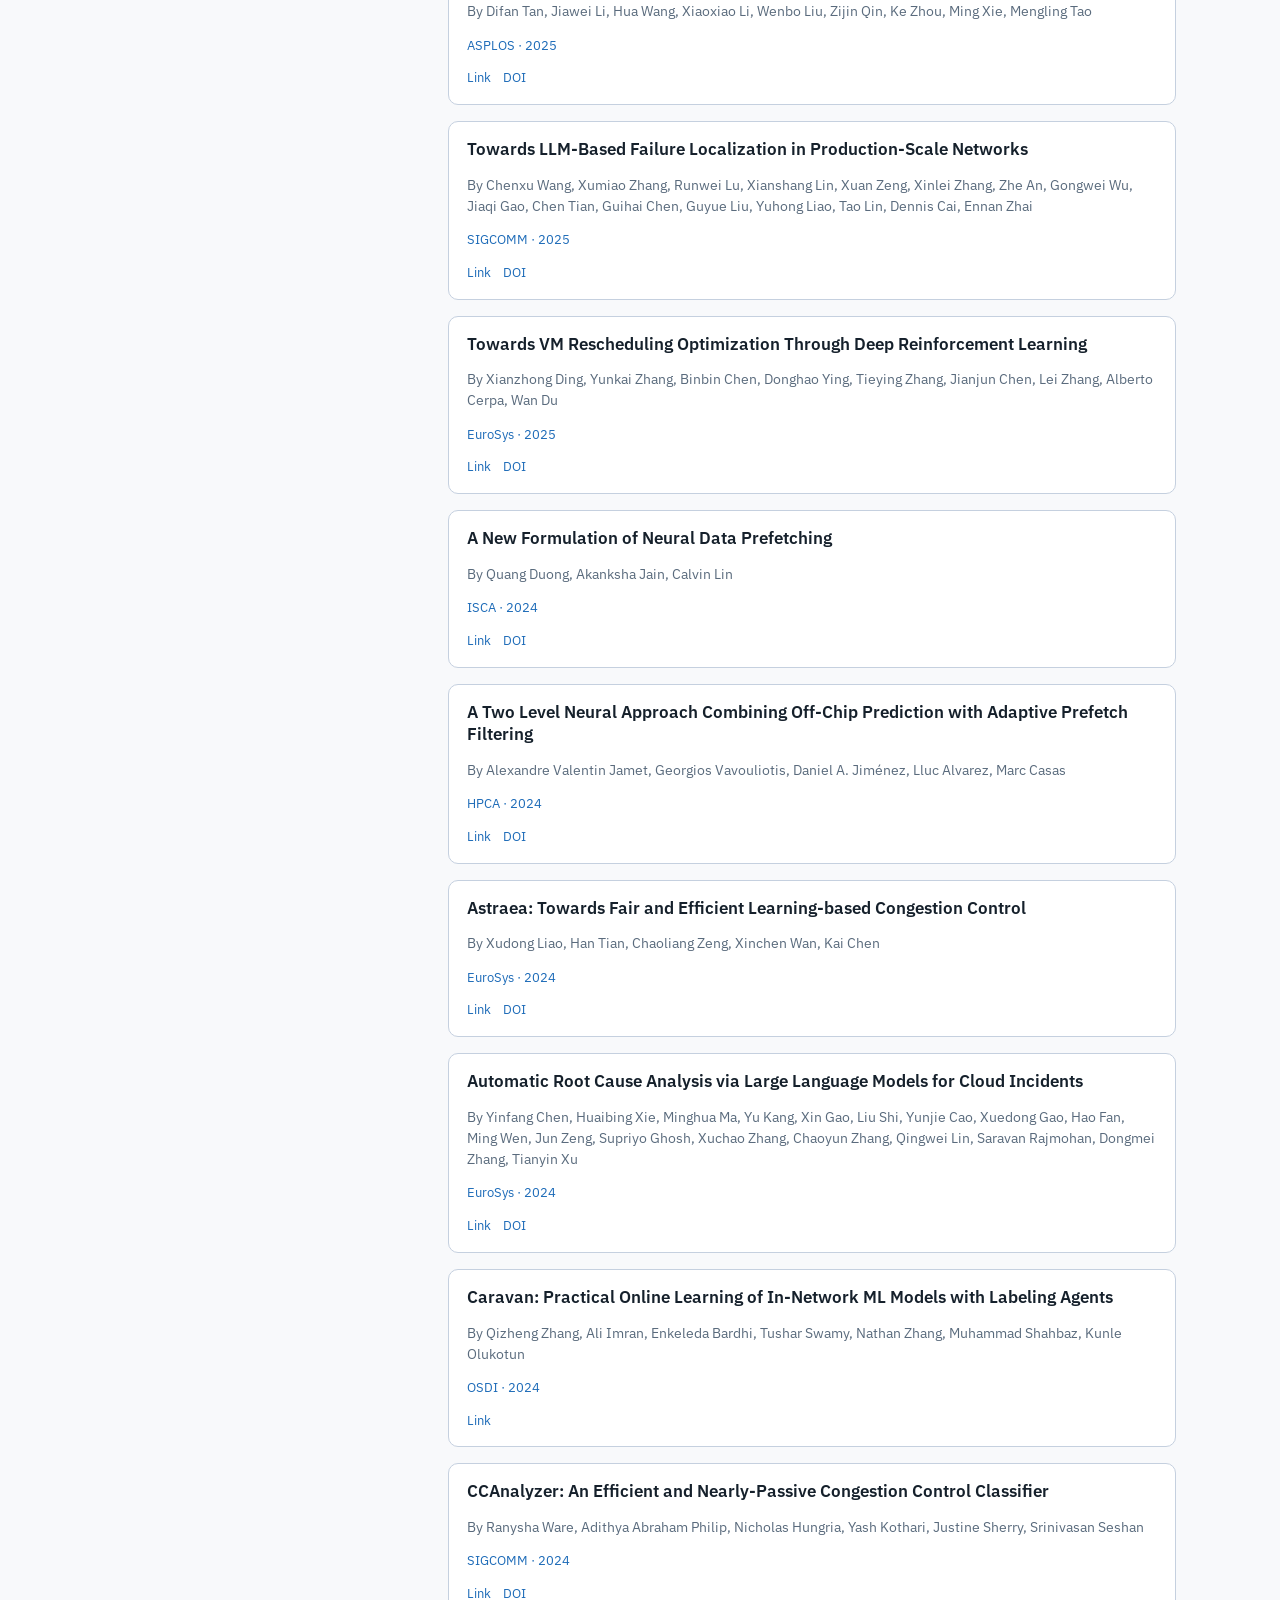
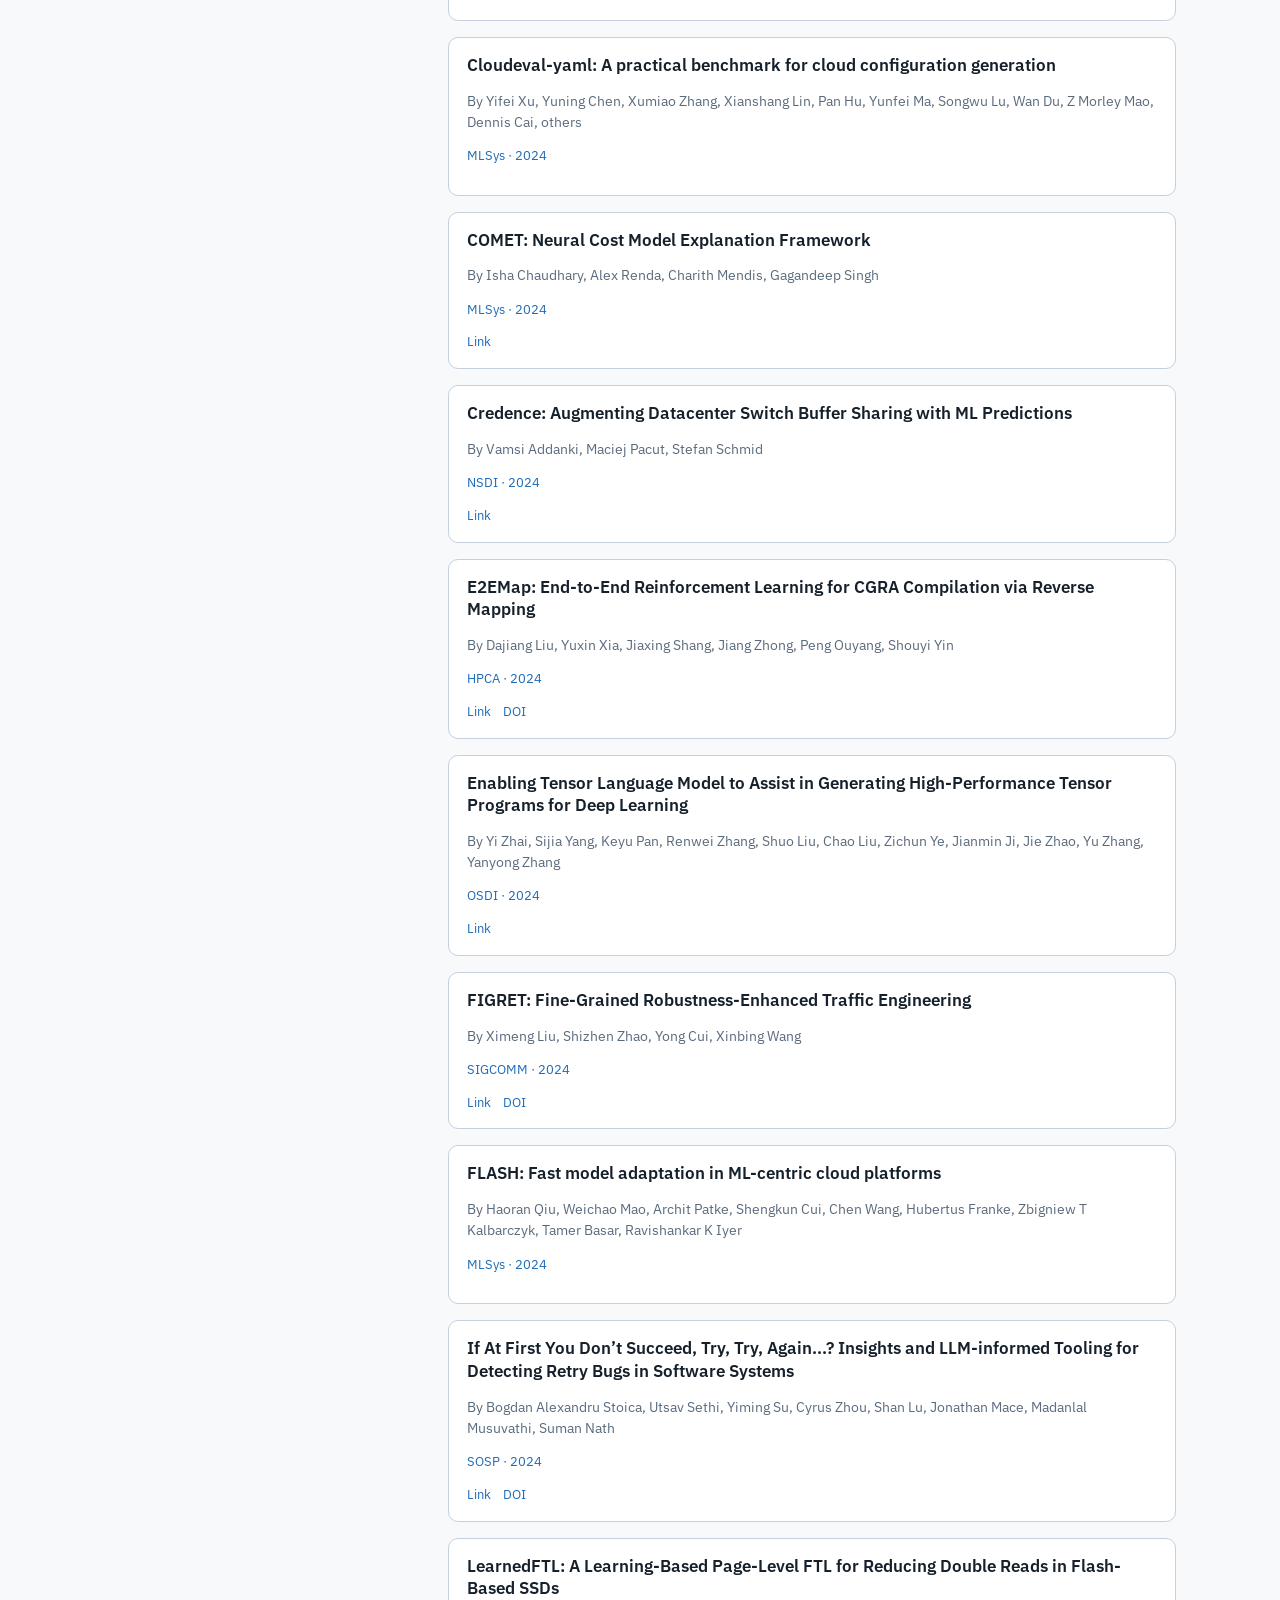
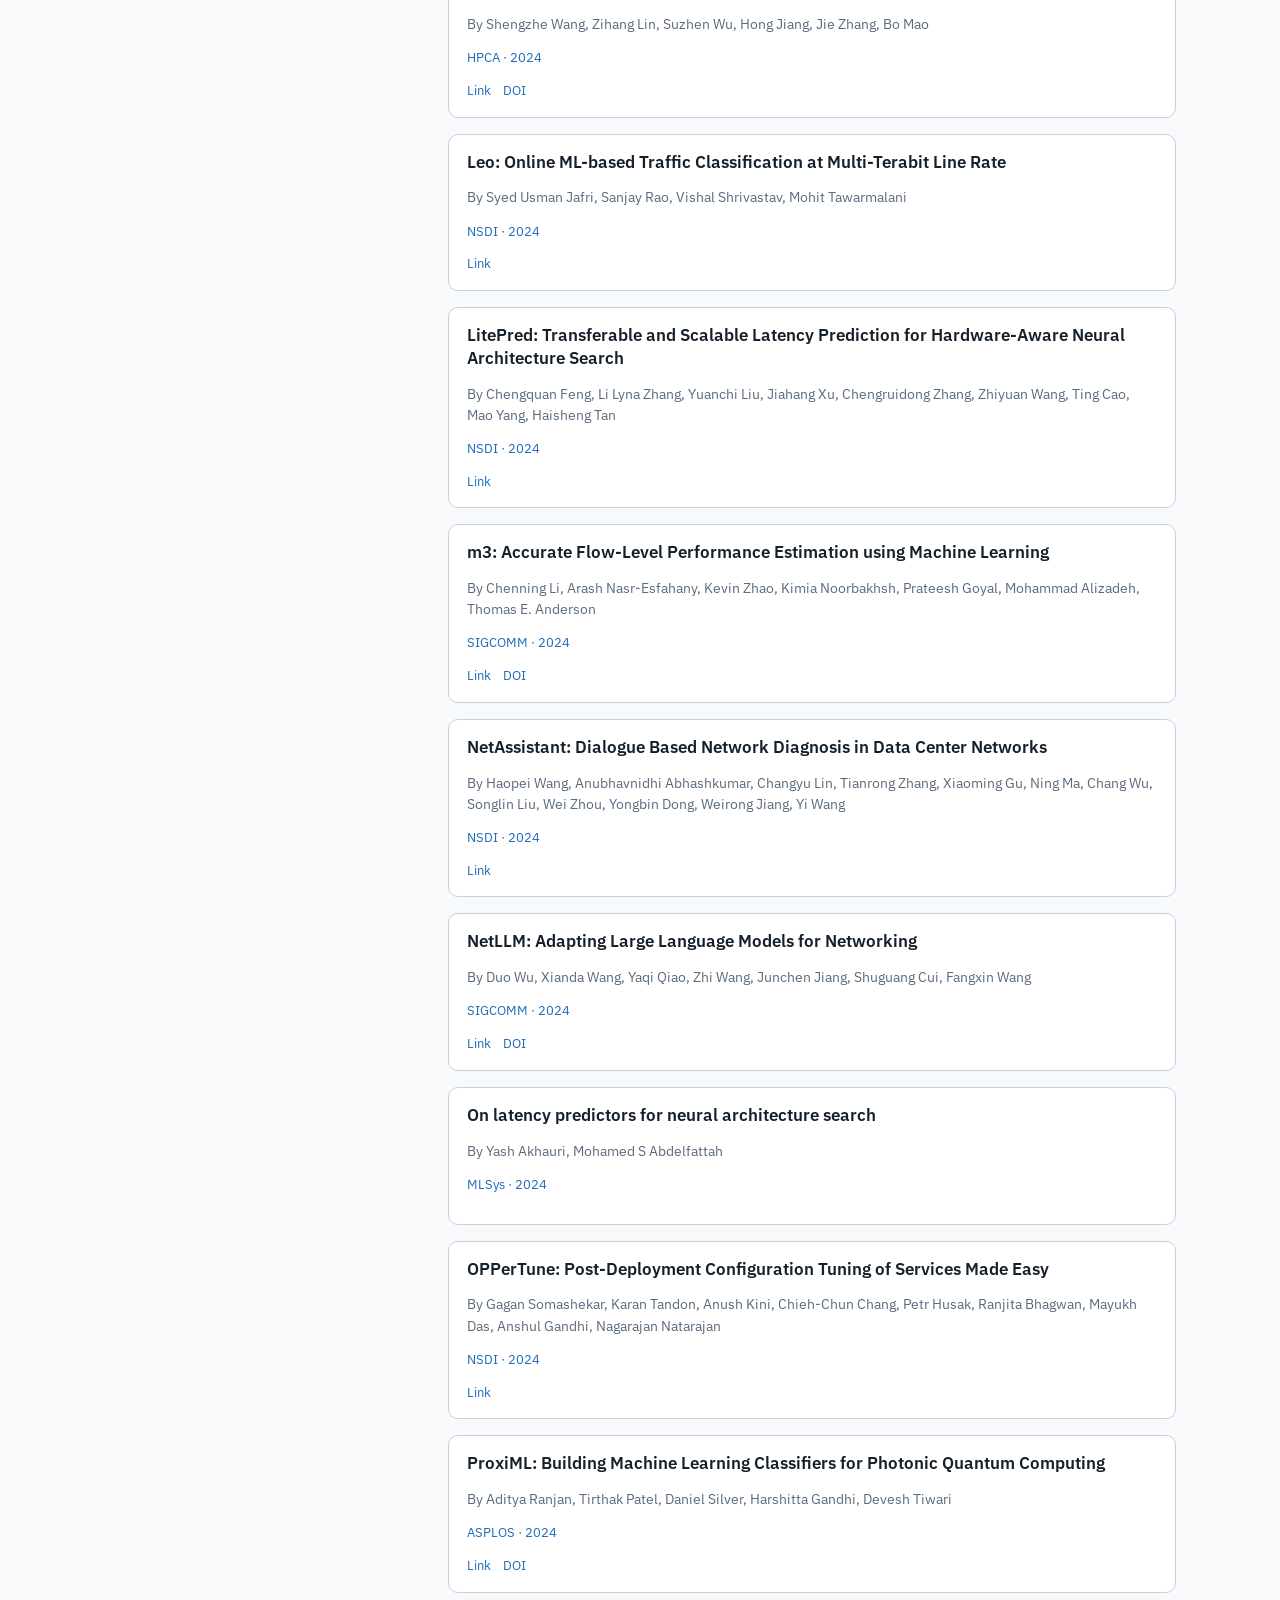
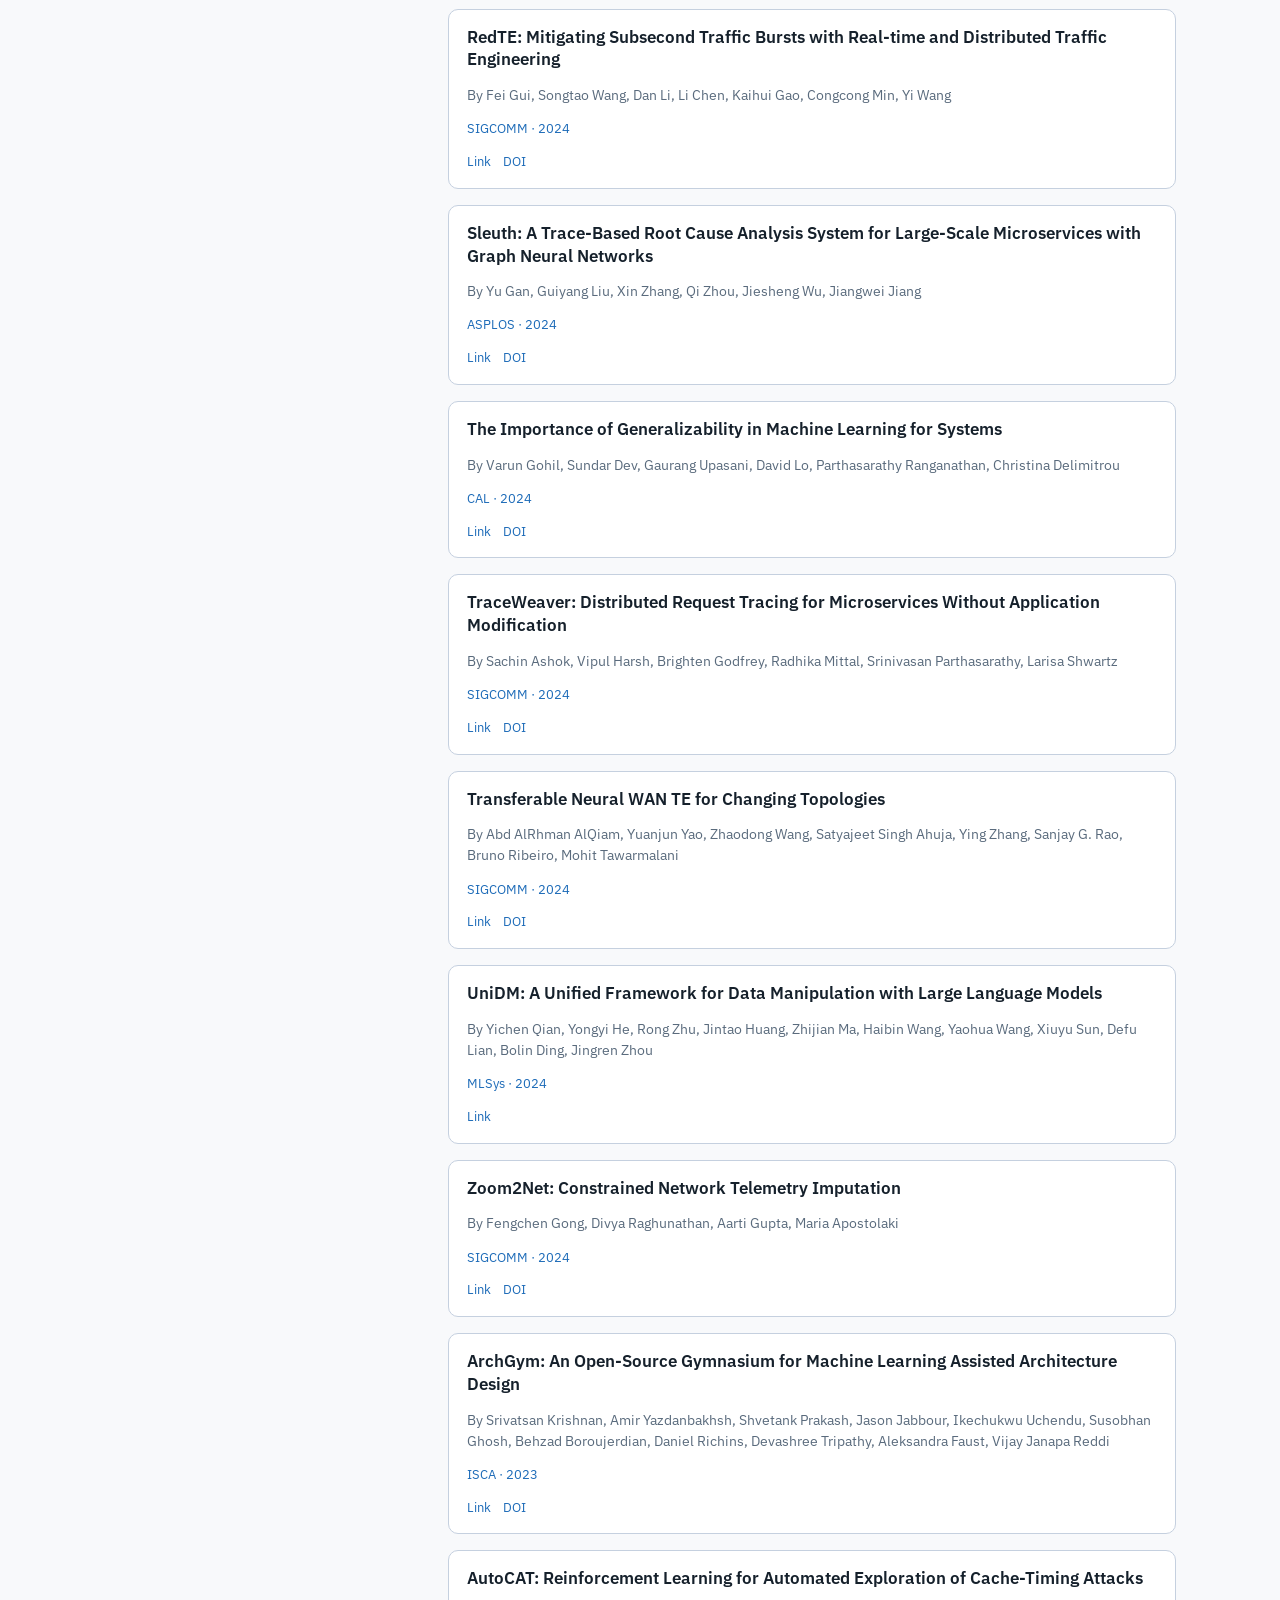
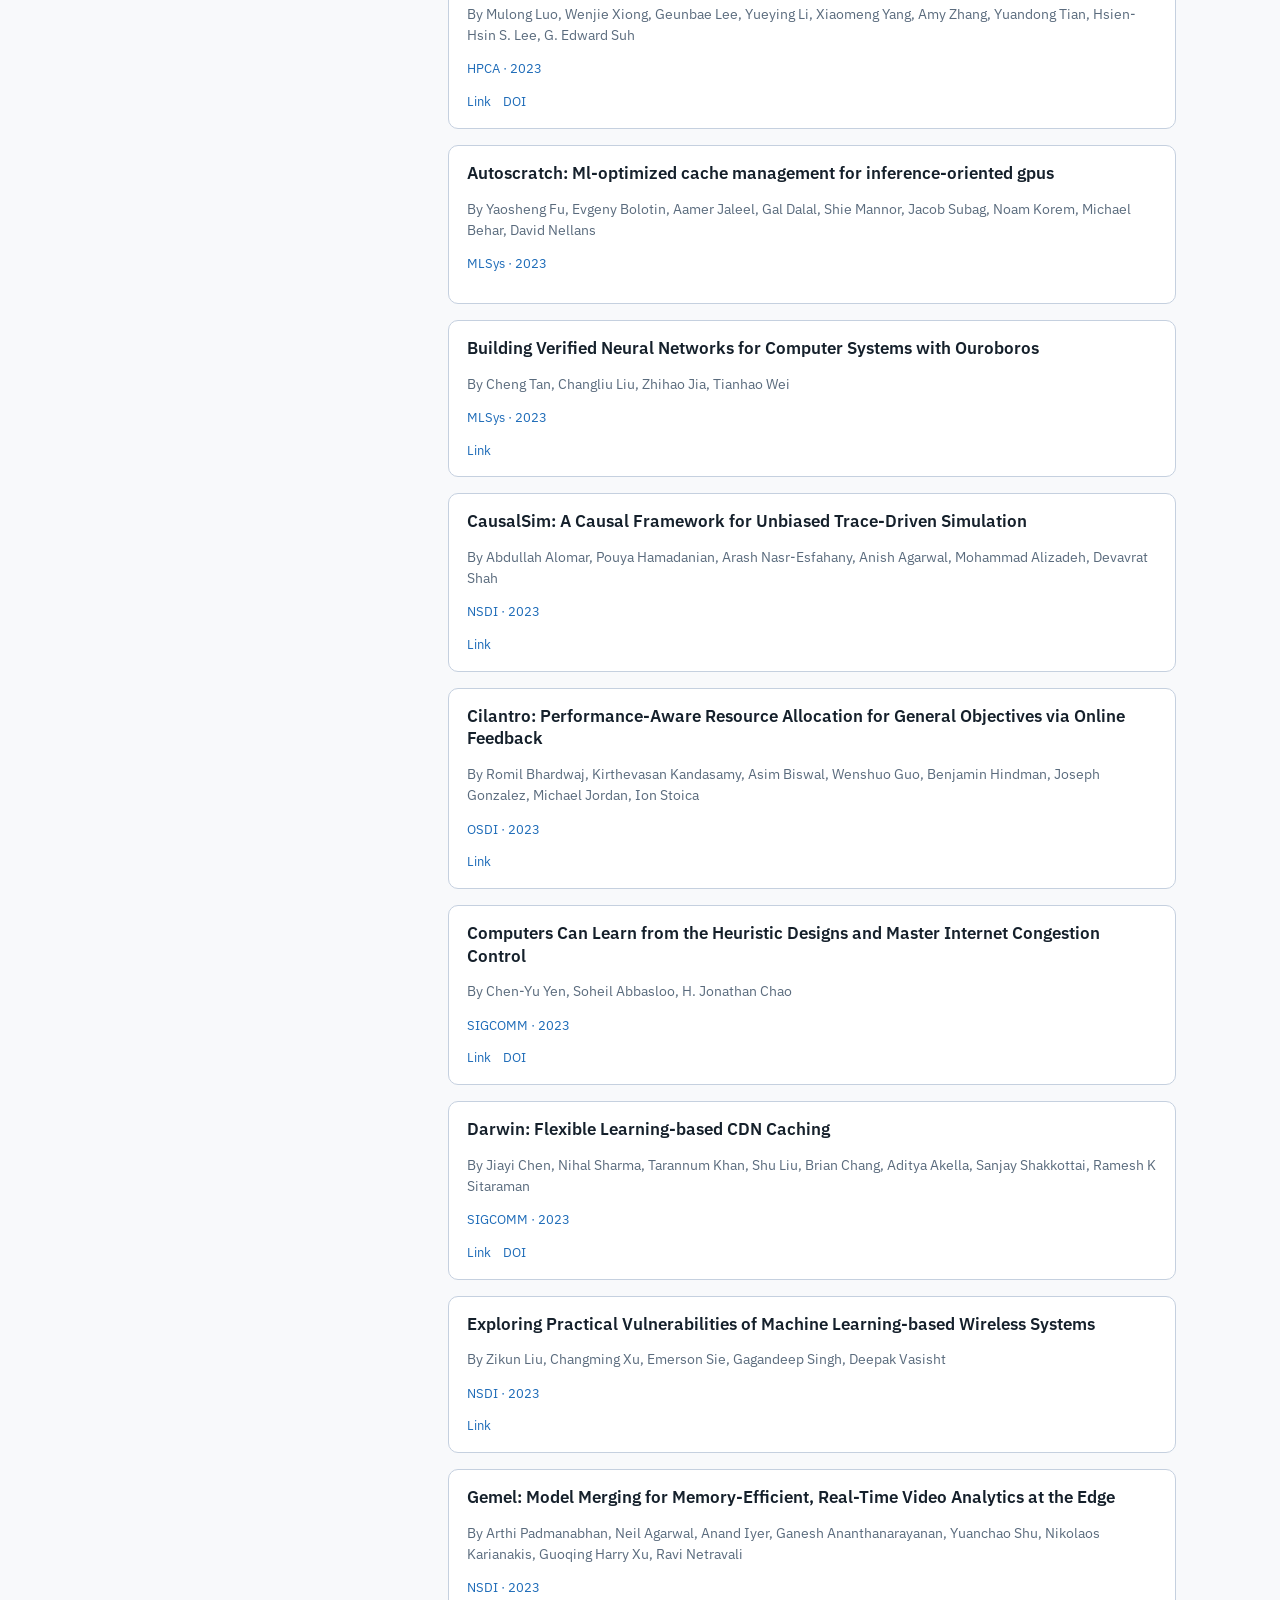
==== commit 11778b0c: "Added all networks confs + MLSys" ====
--- a/index.html
+++ b/index.html
@@ -31,7 +31,7 @@
       href="https://fonts.googleapis.com/css2?family=IBM+Plex+Sans:ital,wght@0,400;0,600;0,700;1,400&display=swap"
       rel="stylesheet"
     />
-    <link rel="stylesheet" href="./css/styles.css" />
+    <link rel="stylesheet" href="./css/styles.css?v=1" />
   </head>
   <body>
     <header class="site-header">
@@ -171,6 +171,6 @@
         b.setAttribute("aria-label", t === "dark" ? "Switch to light mode" : "Switch to dark mode");
       })();
     </script>
-    <script type="module" src="./js/app.js?v=7"></script>
+    <script type="module" src="./js/app.js?v=11"></script>
   </body>
 </html>
--- a/css/styles.css
+++ b/css/styles.css
@@ -352,6 +352,20 @@
   max-width: 100%;
 }
 
+/* Top Venues: wider columns so labels like SIGCOMM stay on one line */
+.vchart__cols--venues .vchart__col {
+  flex: 1 0 52px;
+  min-width: 48px;
+  max-width: 88px;
+}
+
+.vchart__cols--venues .vchart__tick {
+  white-space: nowrap;
+  word-break: normal;
+  overflow: hidden;
+  text-overflow: ellipsis;
+}
+
 .vchart__empty {
   margin: 0;
   padding: 2rem 0.5rem;
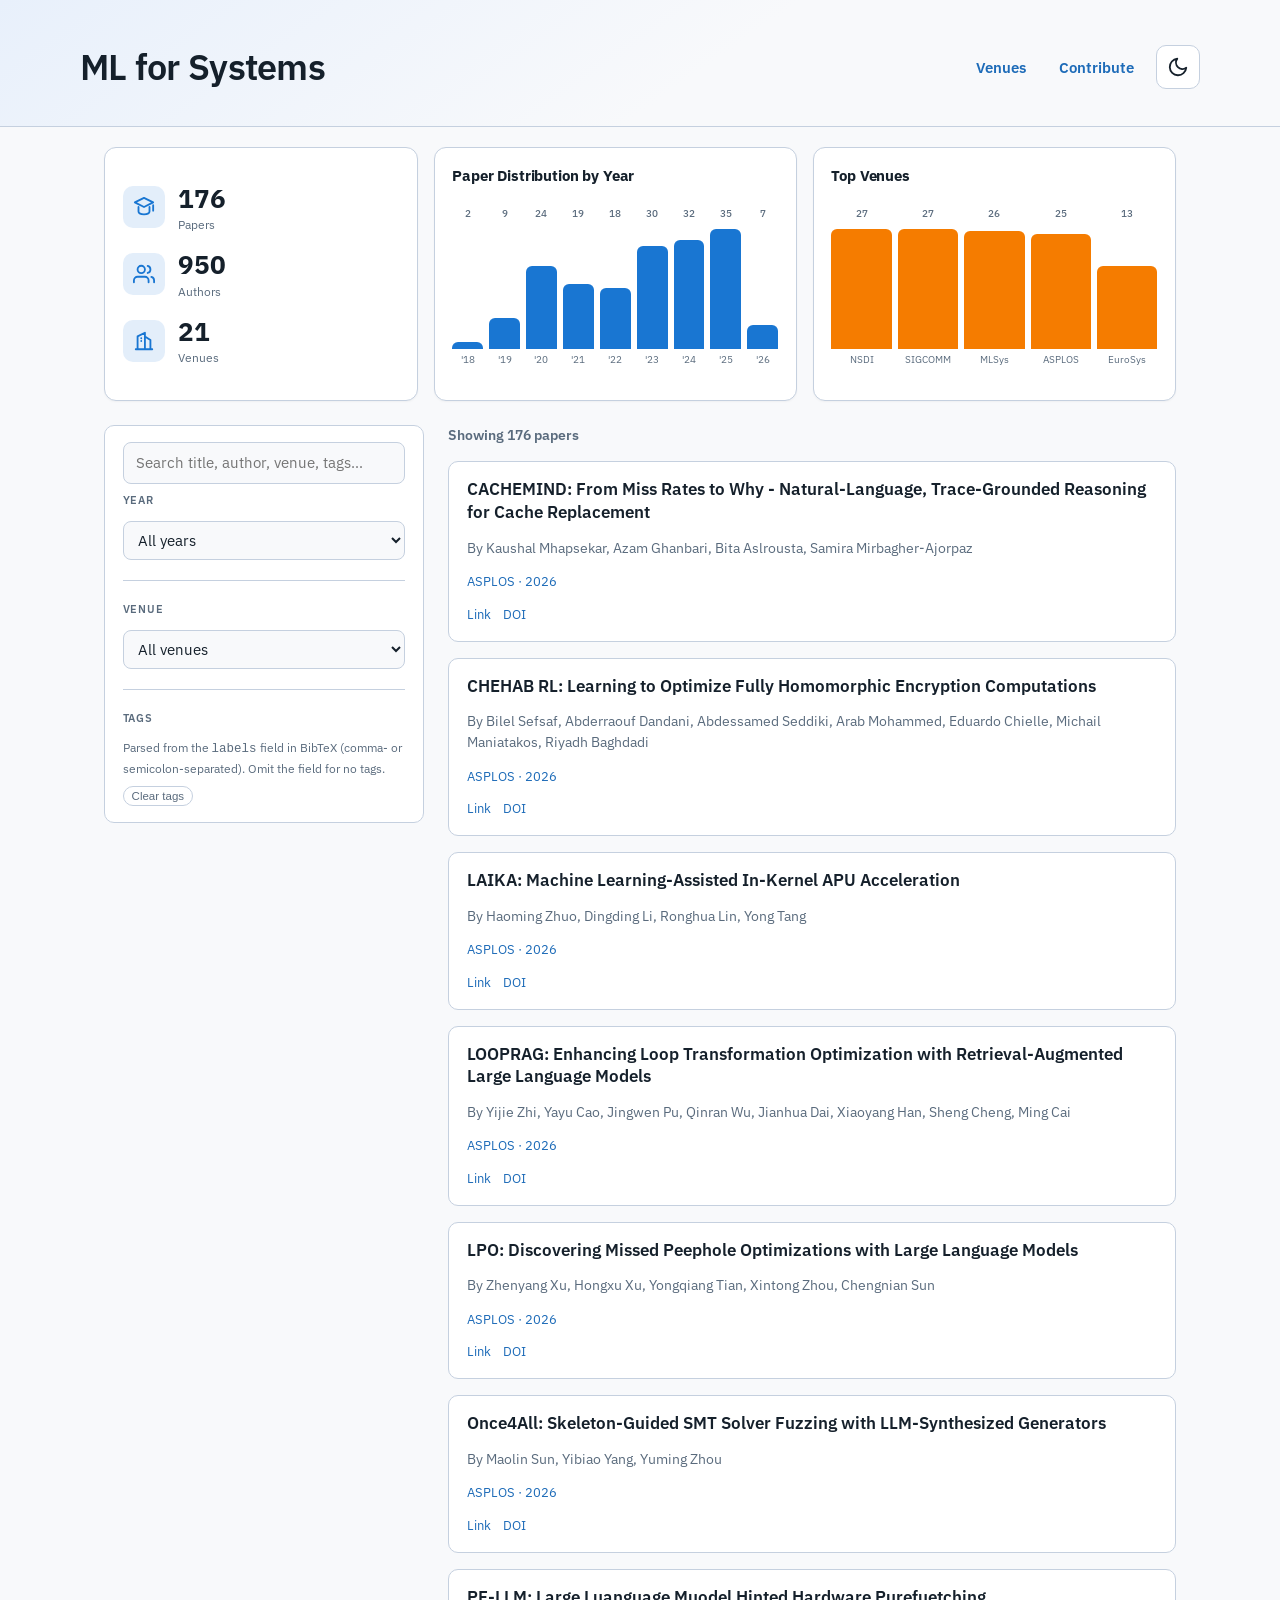
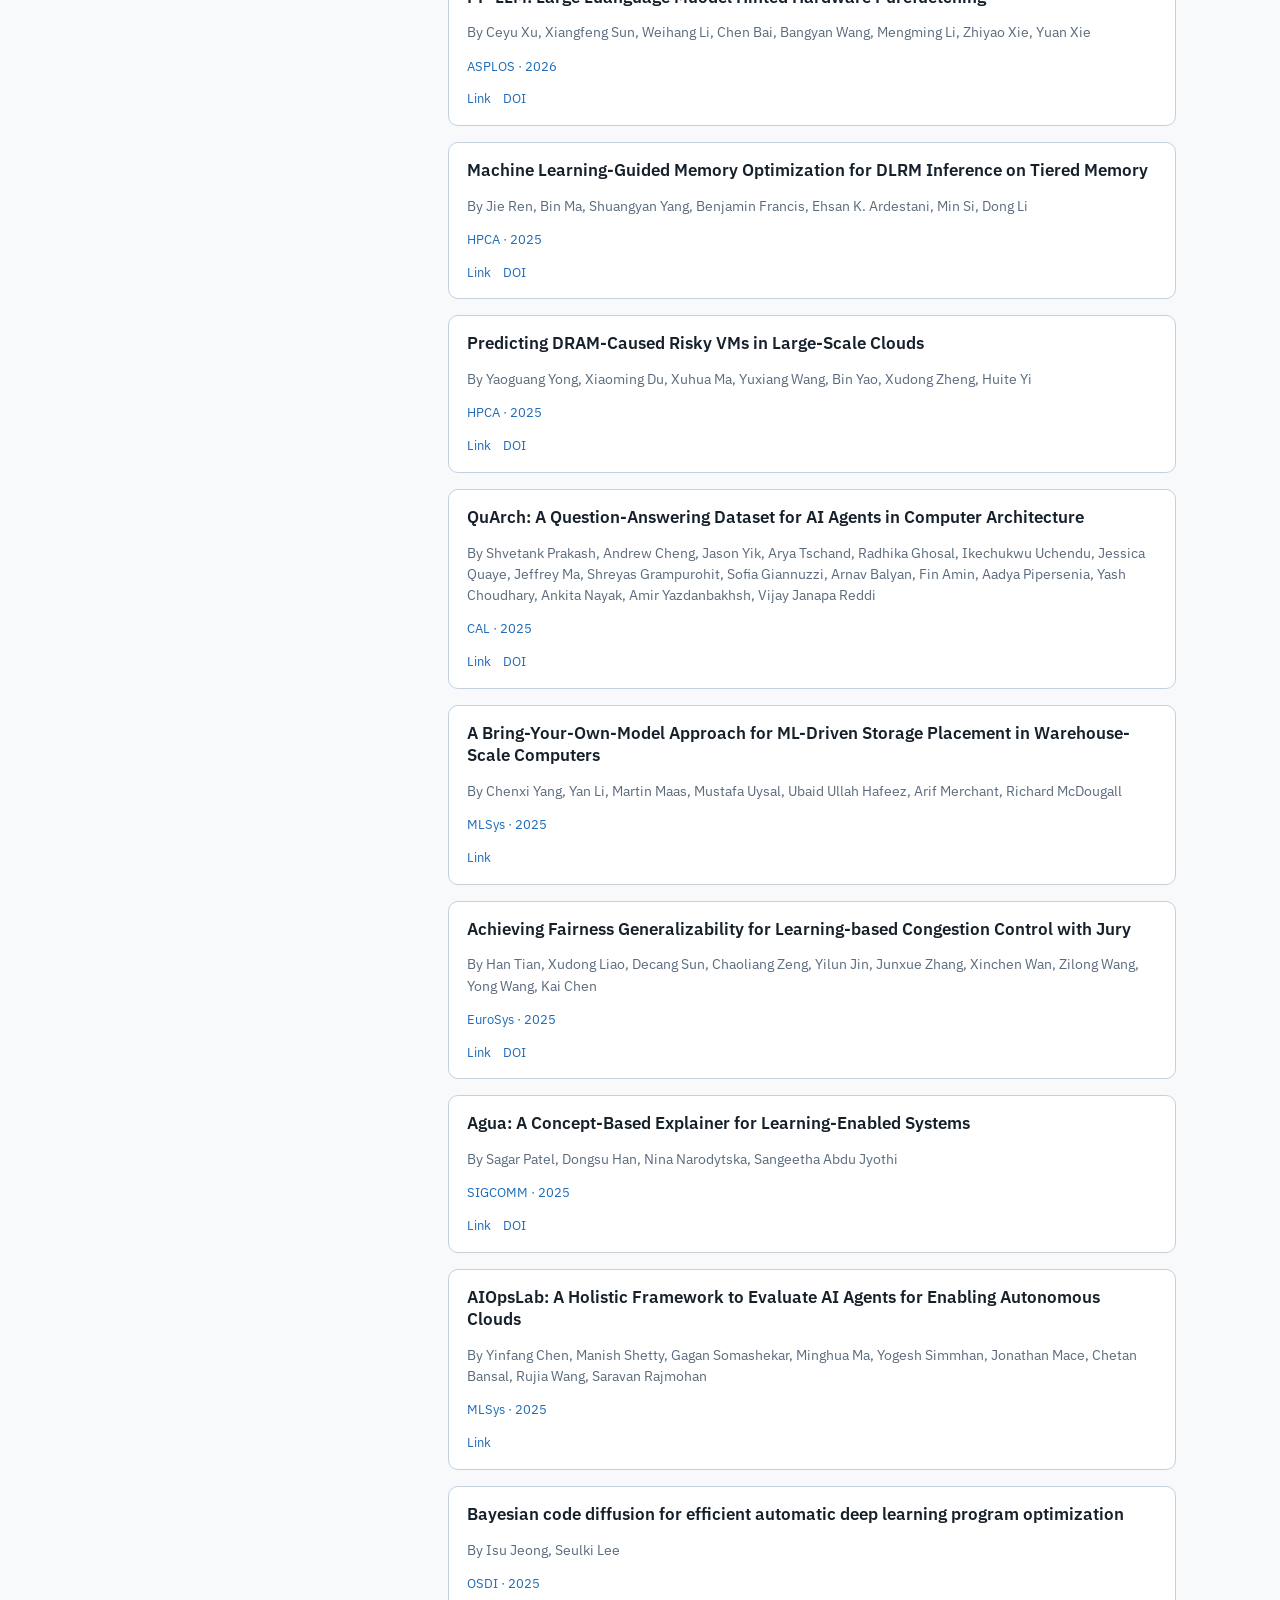
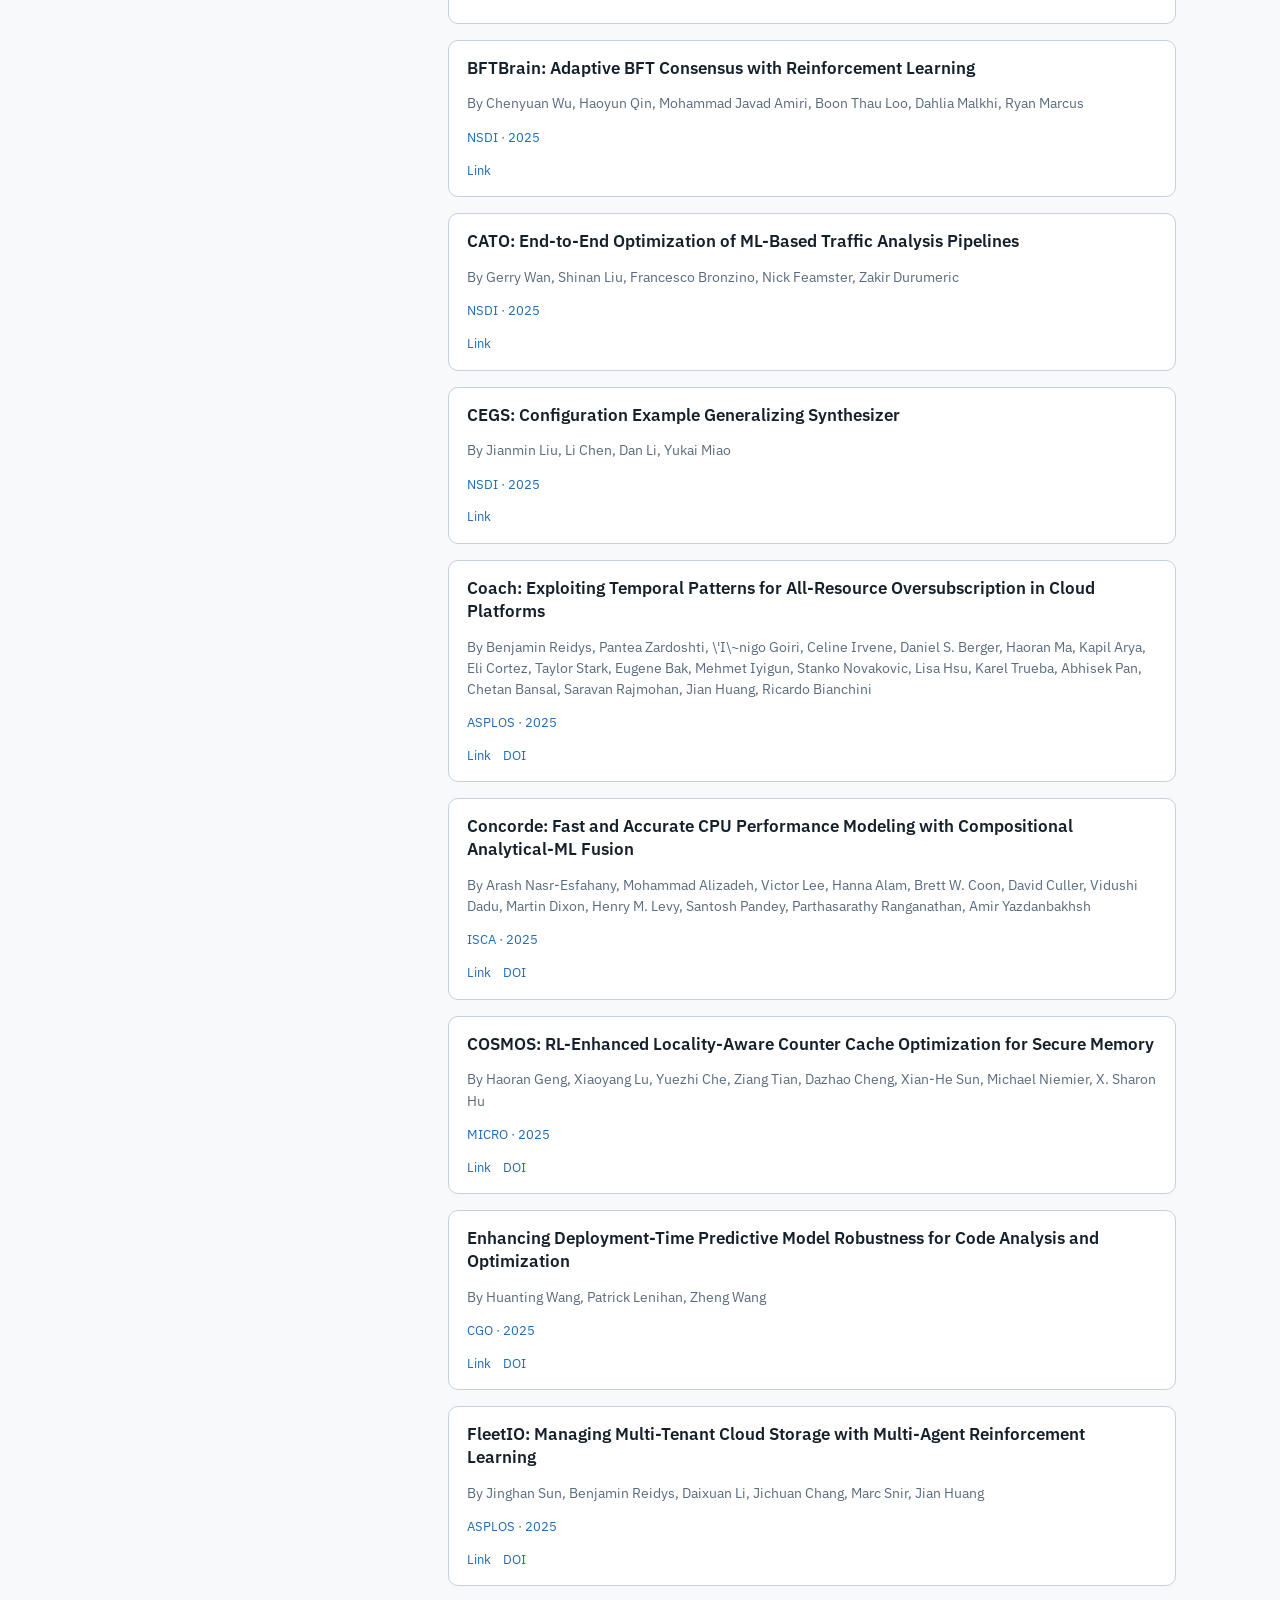
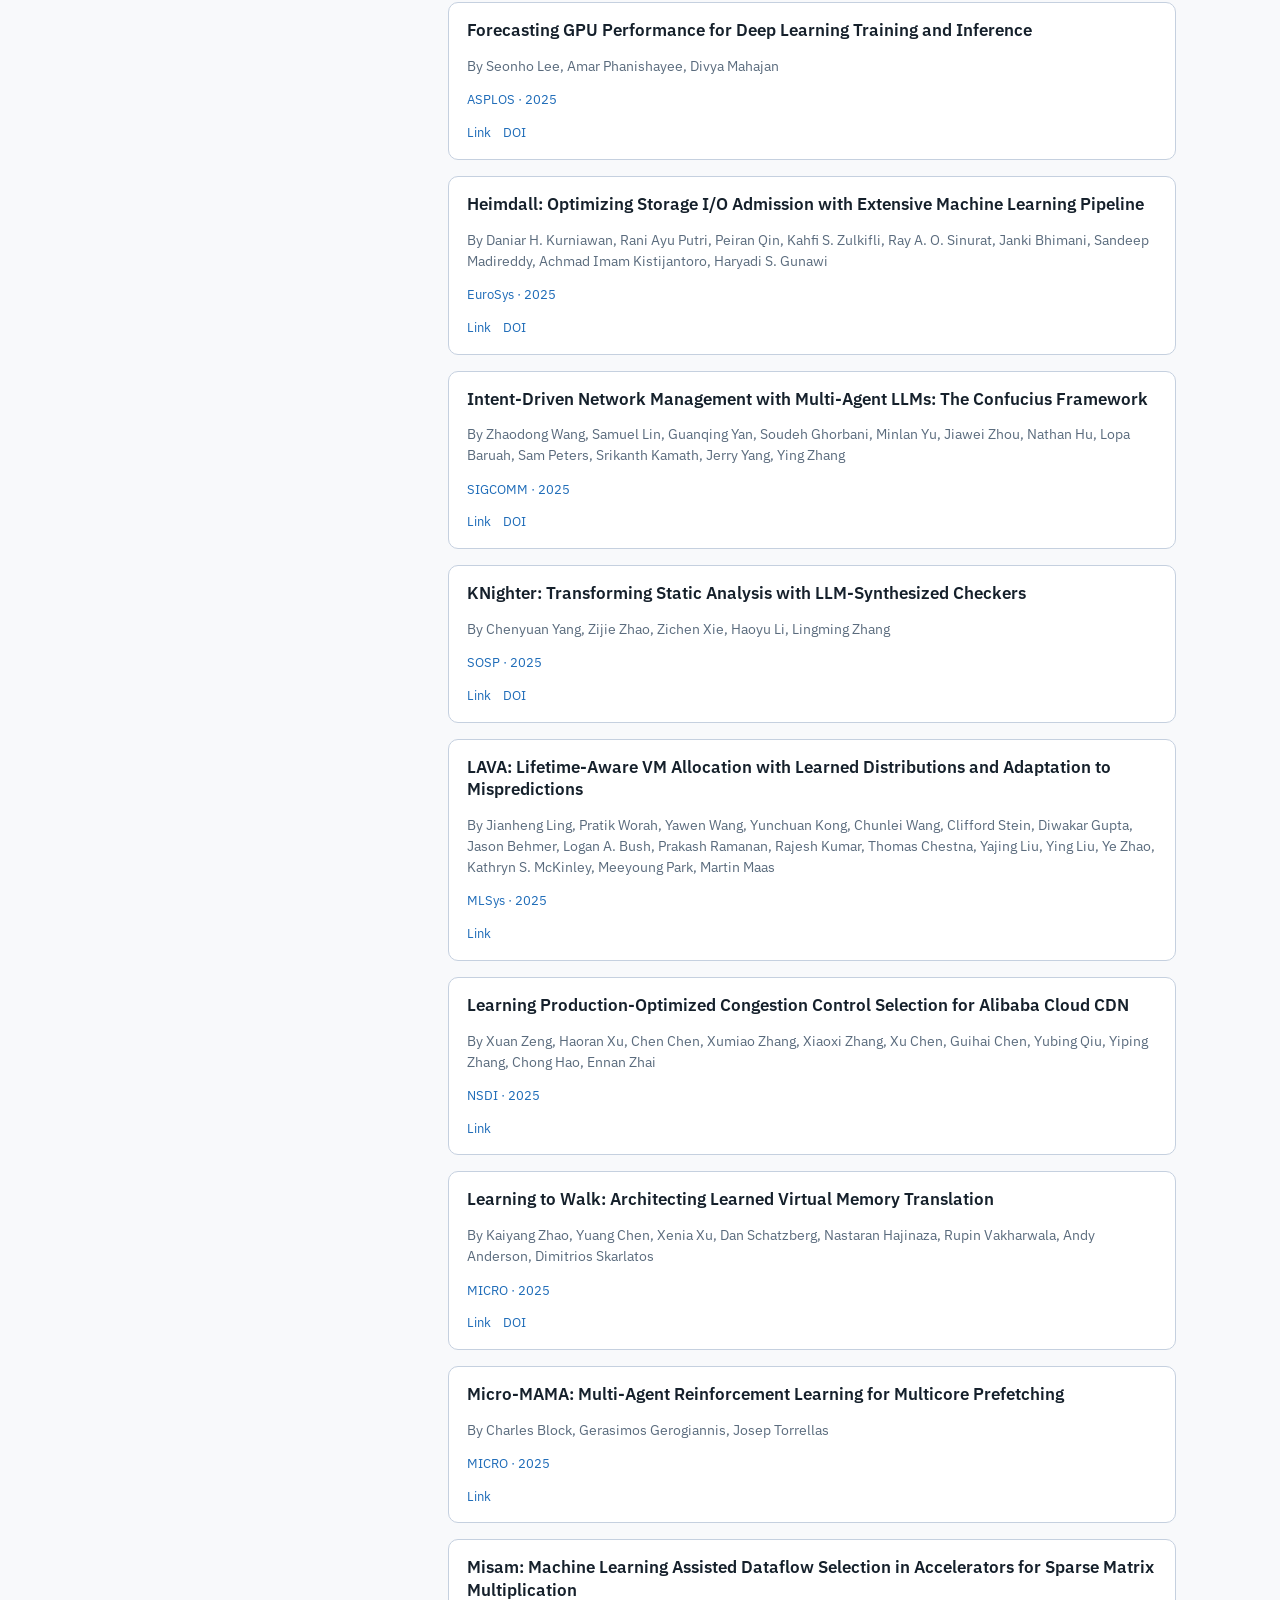
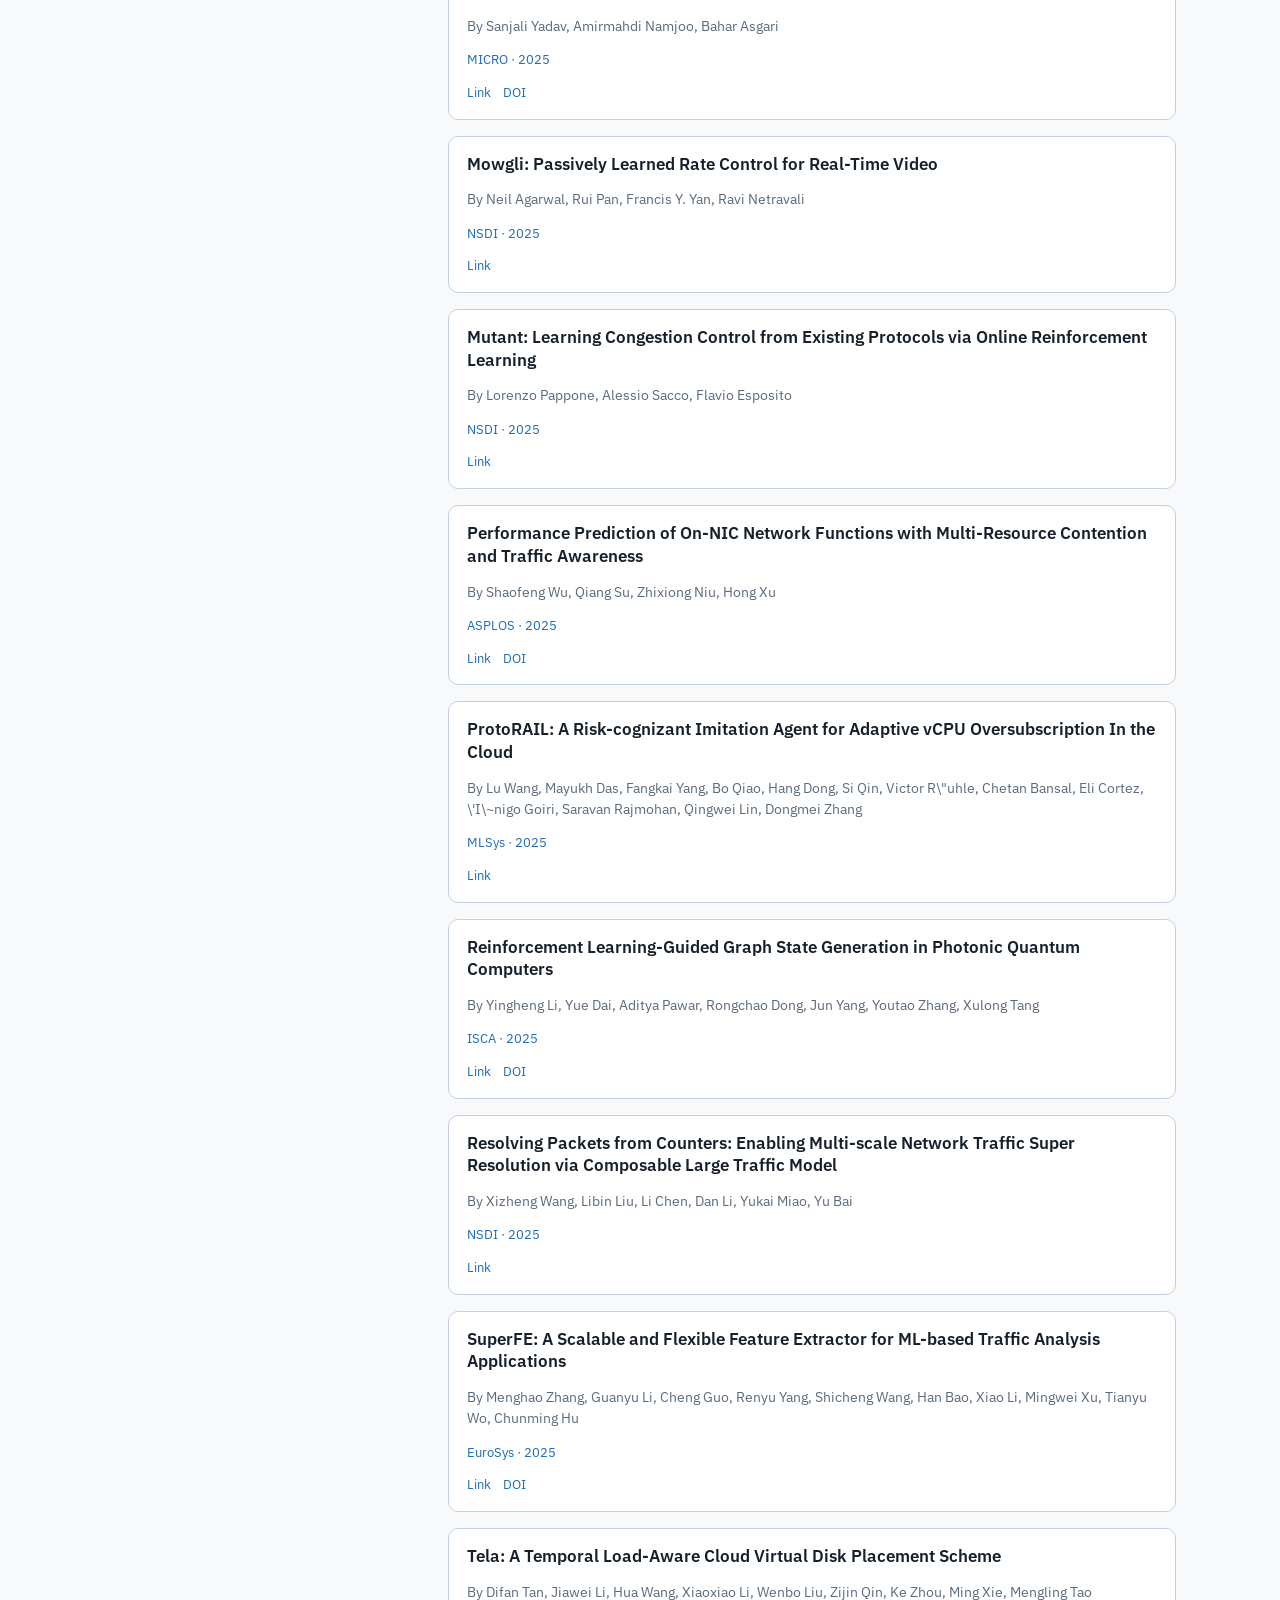
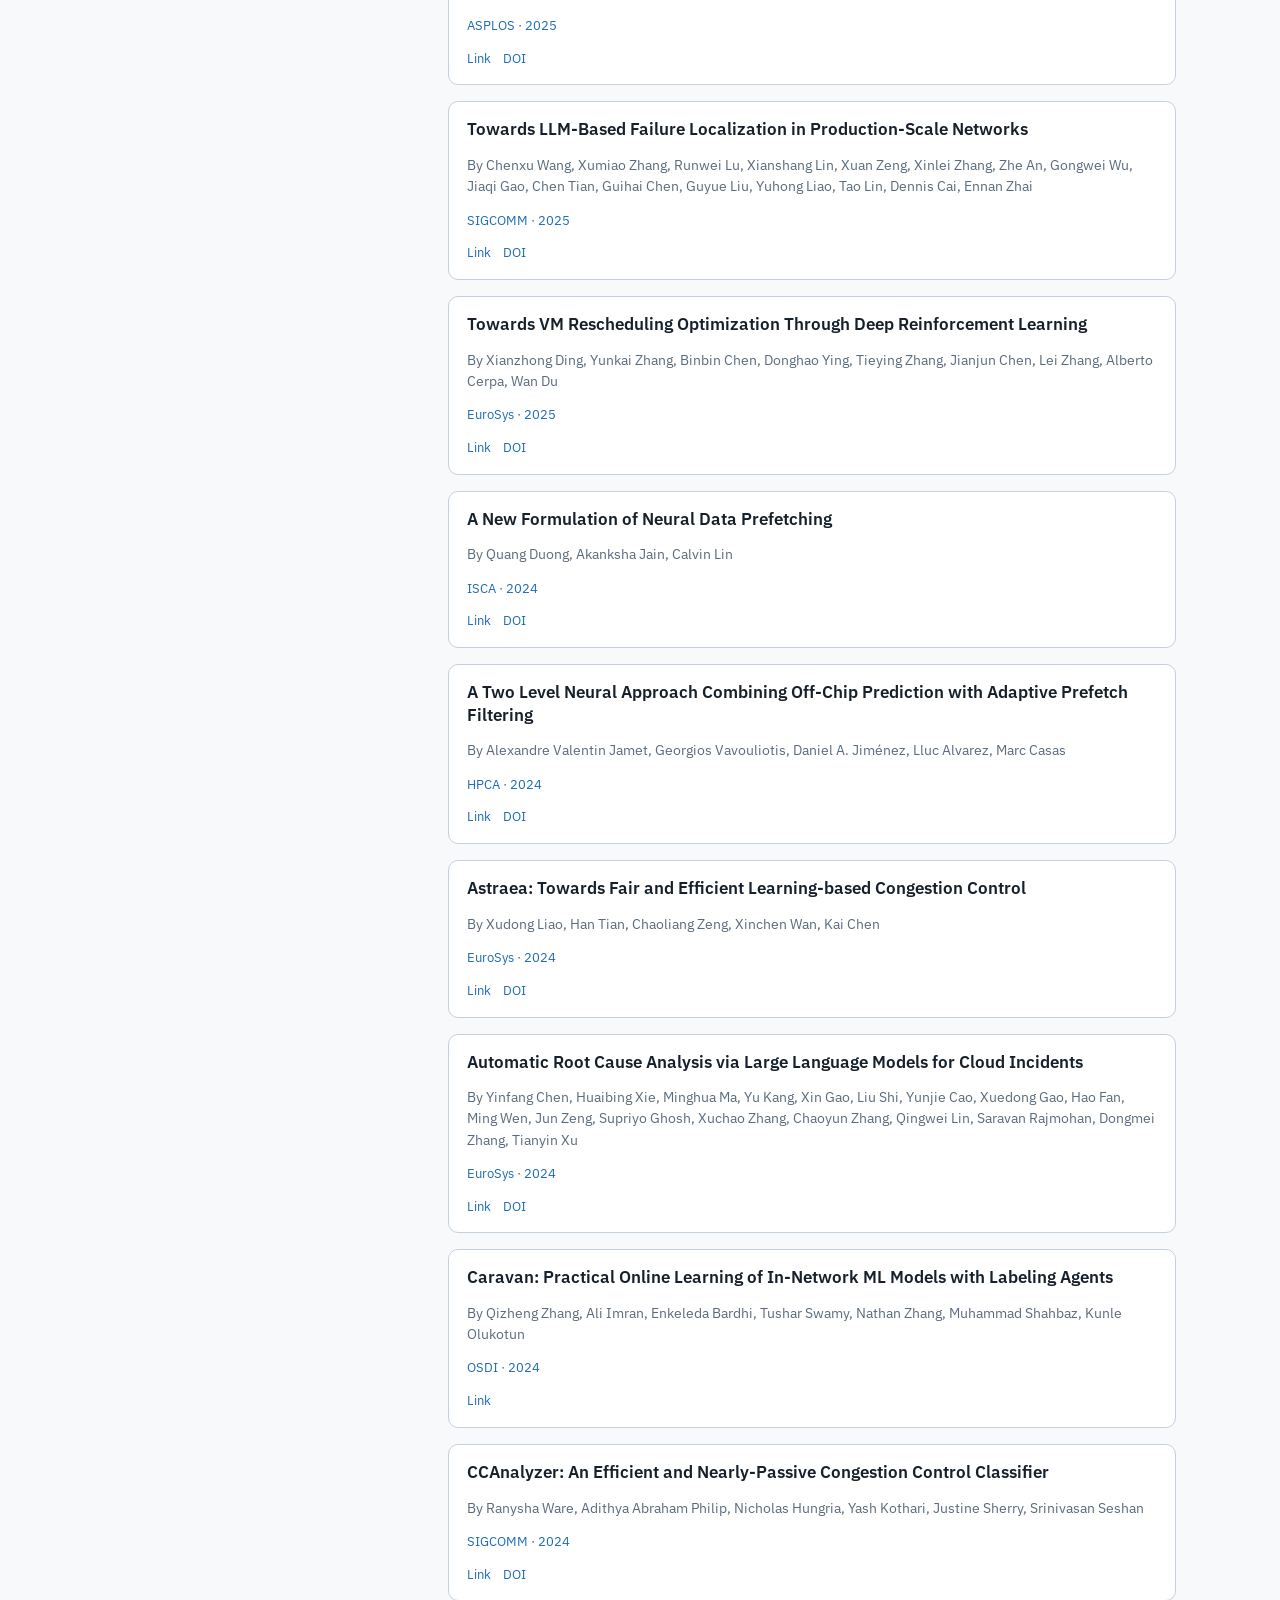
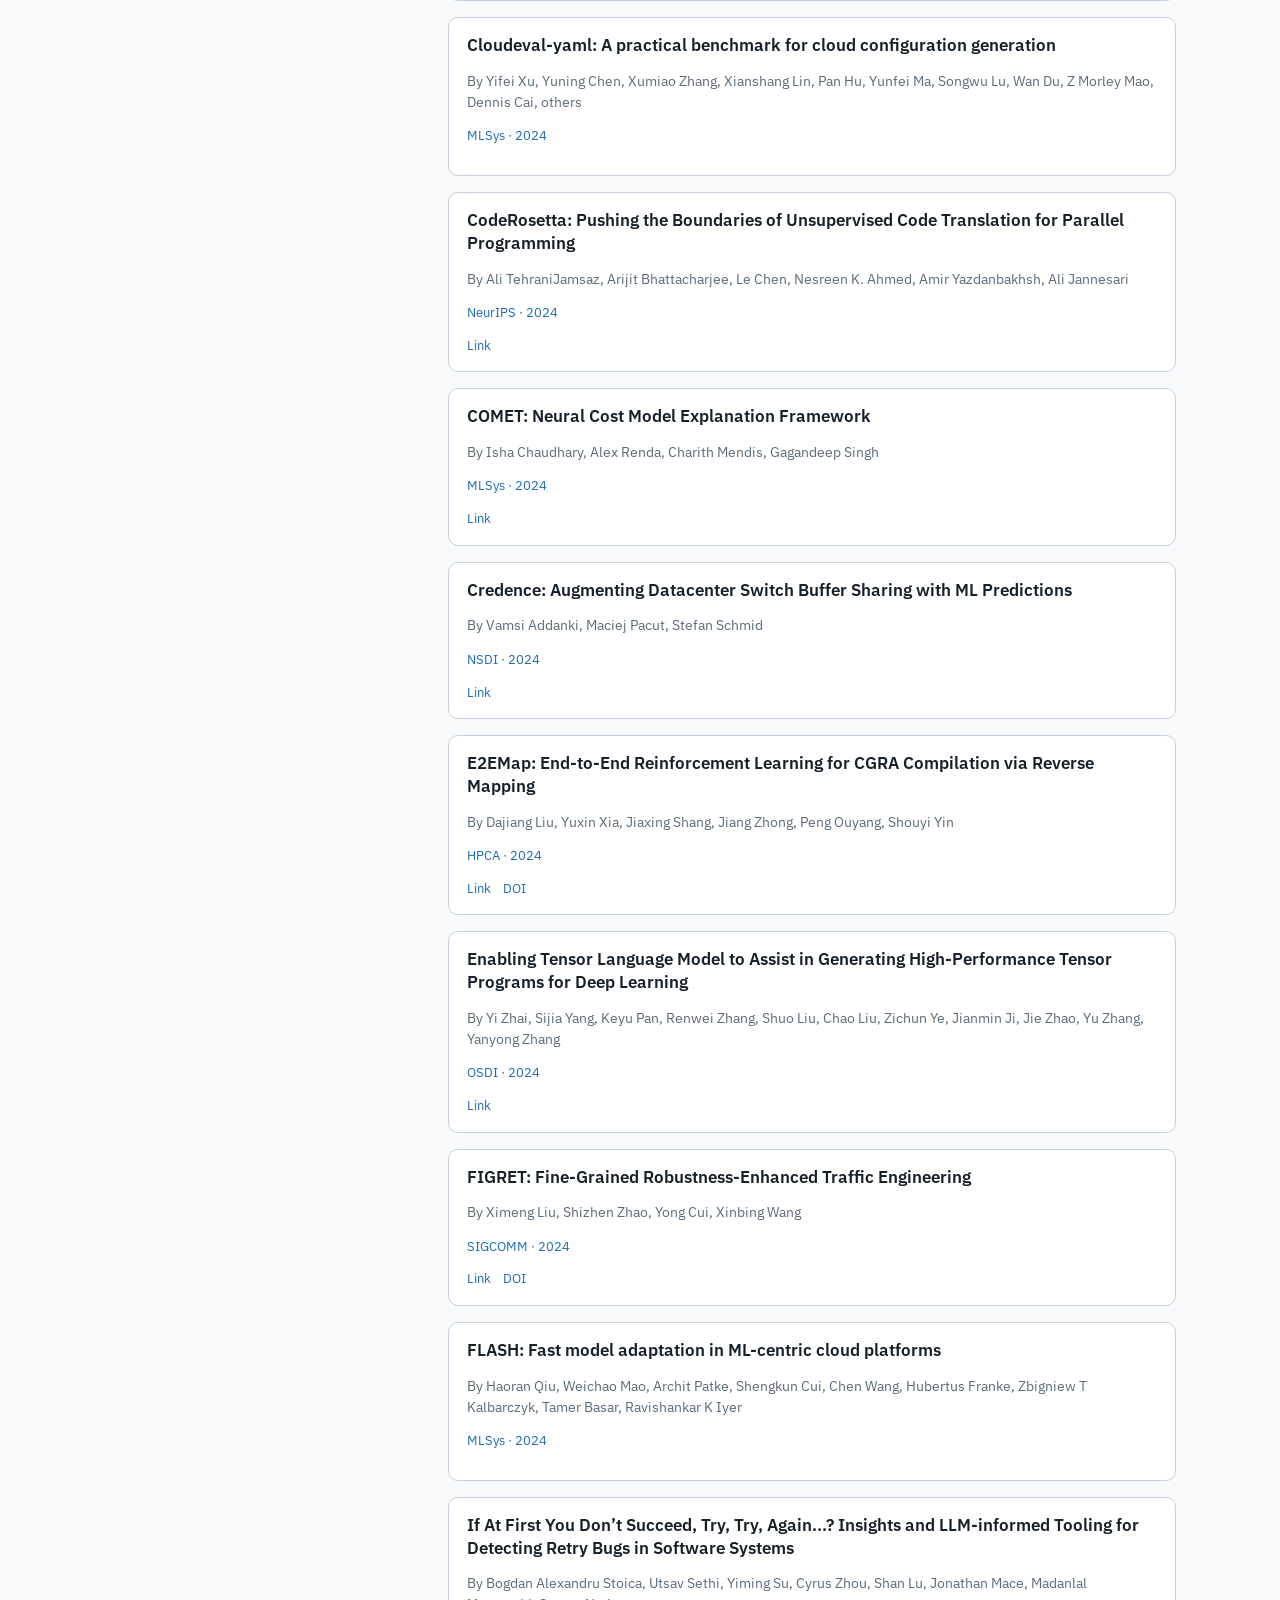
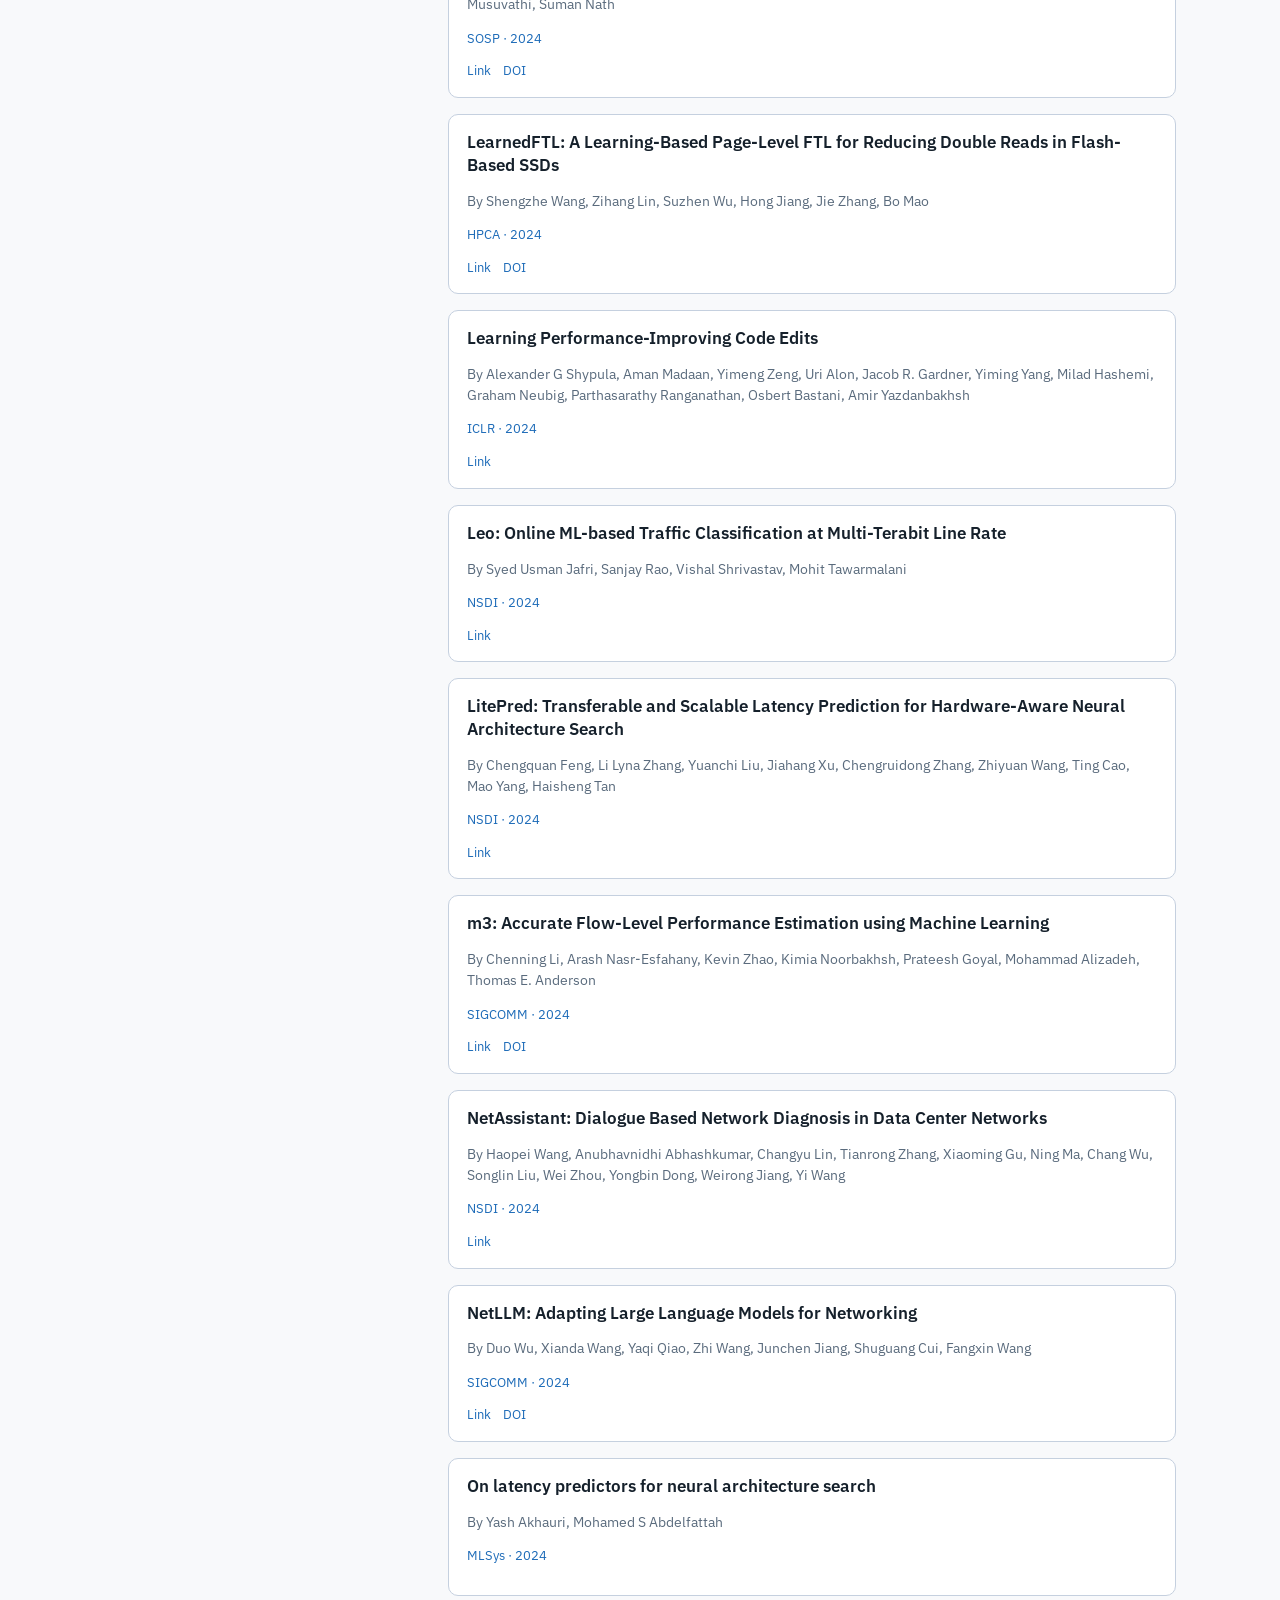
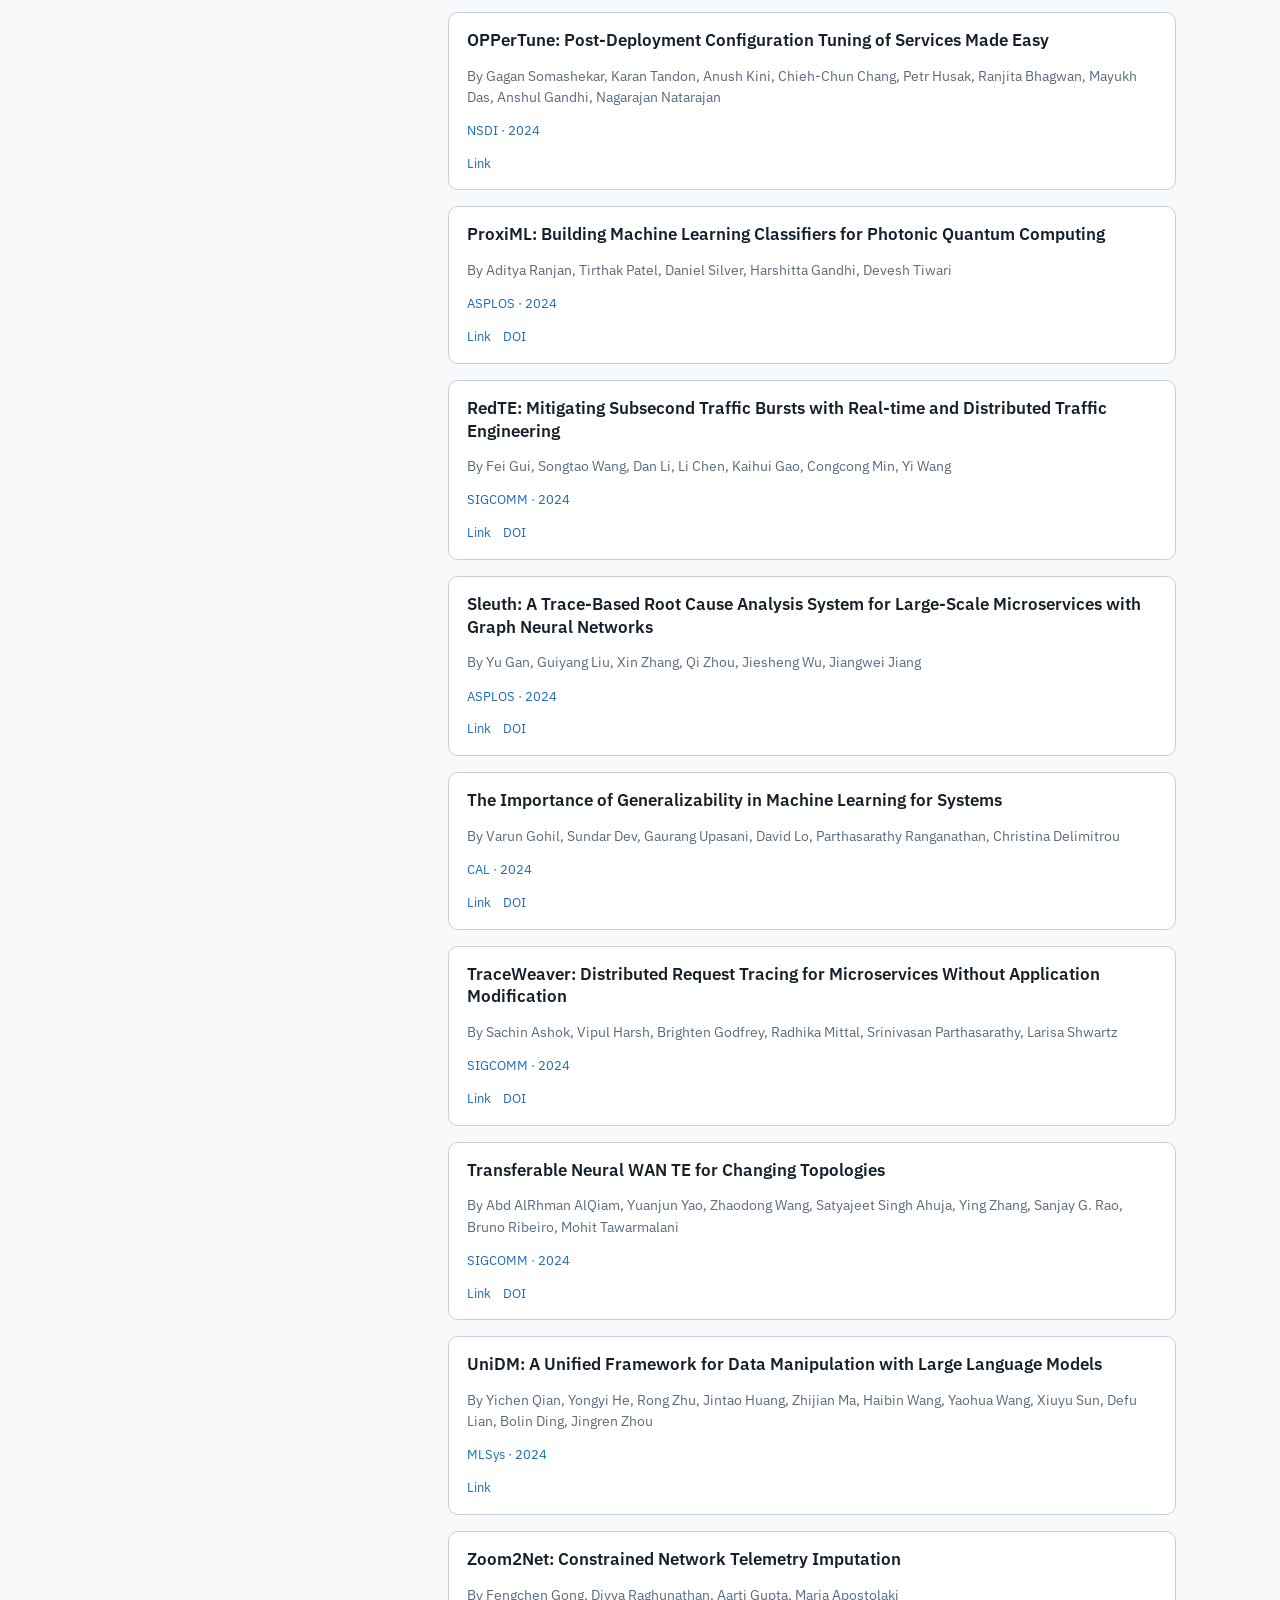
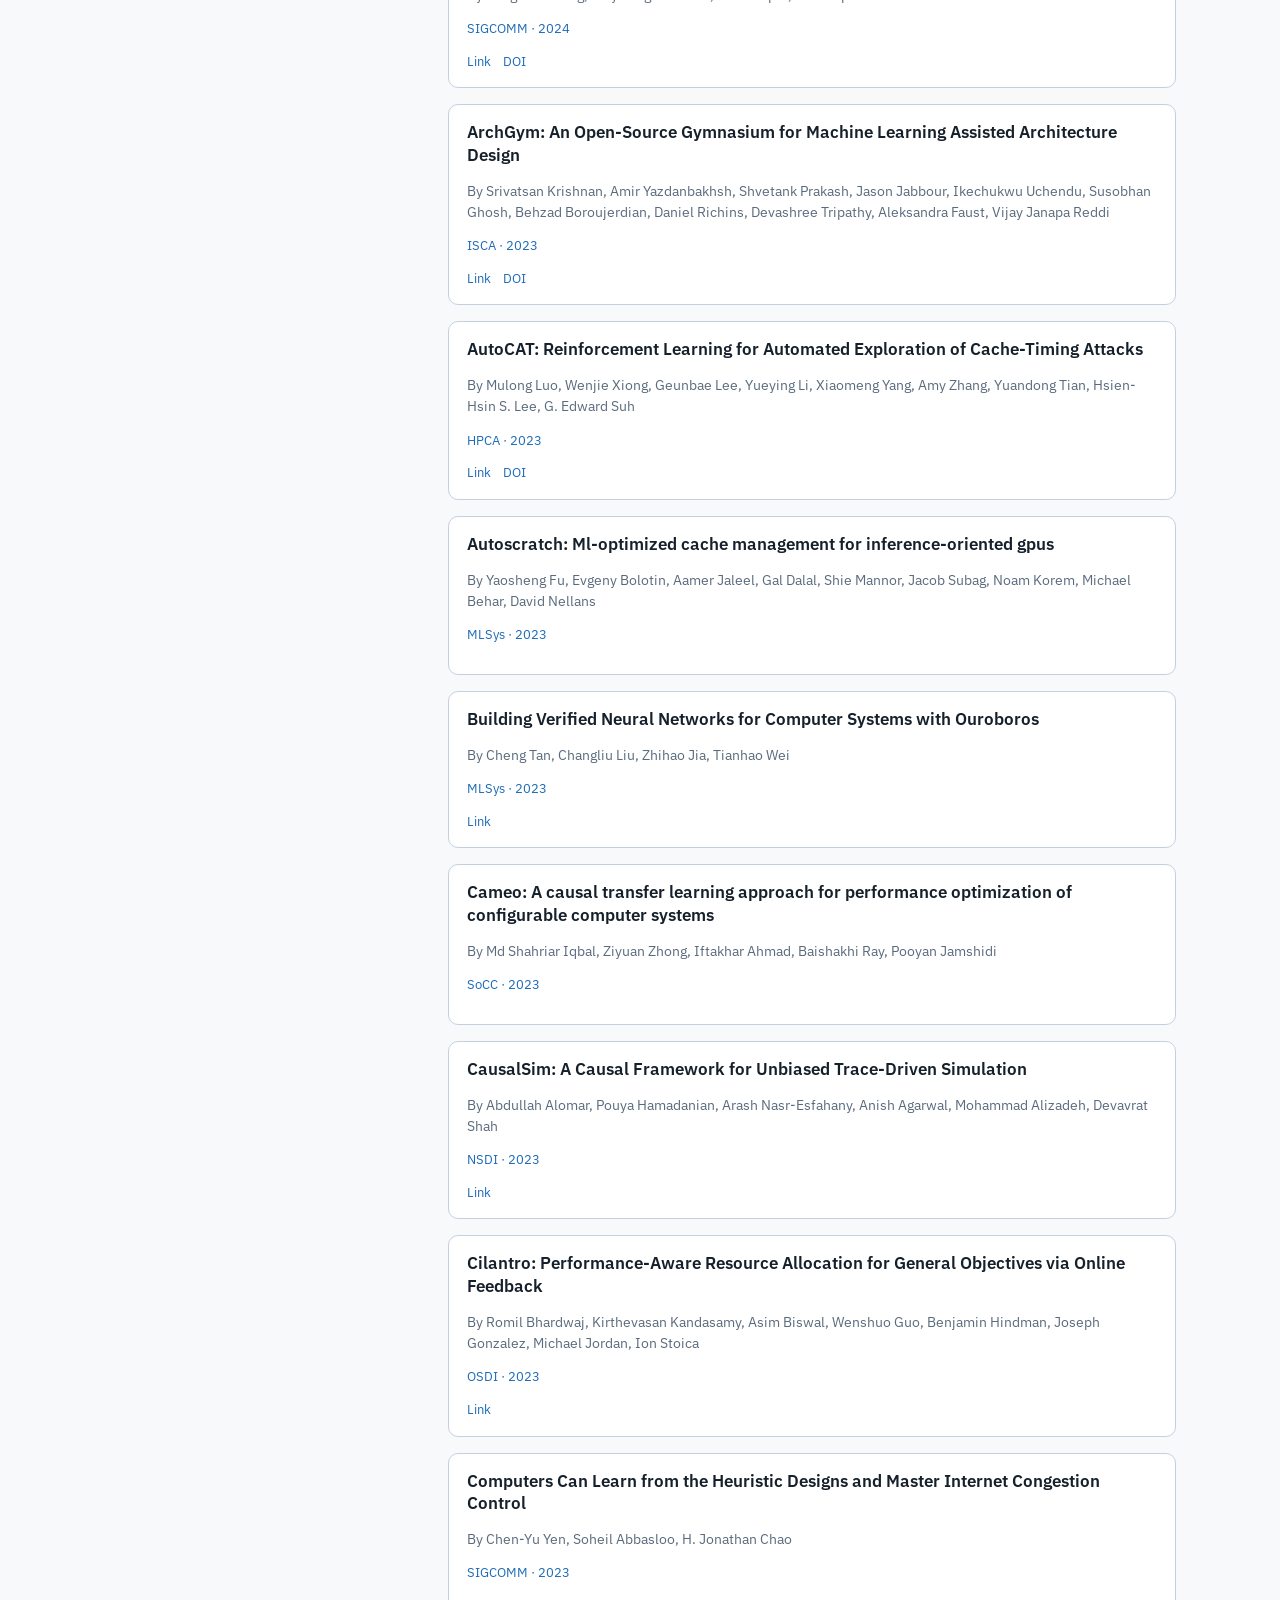
==== commit 985f30d7: "Added misc papers" ====
--- a/index.html
+++ b/index.html
@@ -31,7 +31,7 @@
       href="https://fonts.googleapis.com/css2?family=IBM+Plex+Sans:ital,wght@0,400;0,600;0,700;1,400&display=swap"
       rel="stylesheet"
     />
-    <link rel="stylesheet" href="./css/styles.css?v=1" />
+    <link rel="stylesheet" href="./css/styles.css?v=3" />
   </head>
   <body>
     <header class="site-header">
@@ -104,7 +104,7 @@
             </div>
             <div class="dash-stat__body">
               <span class="dash-stat__value" id="stat-venues">—</span>
-              <span class="dash-stat__label">Venues / journals</span>
+              <span class="dash-stat__label">Venues</span>
             </div>
           </div>
         </div>
@@ -158,8 +158,8 @@
       <p>
         <a href="./venues.html">Venues</a>
         · <a href="./add-paper.html">Contribute</a>
-        · Static site · Edit <code>papers.bib</code> and push to update ·
-        <a href="https://pages.github.com/">GitHub Pages</a>
+        · Made &amp; maintained by
+        <a href="https://varungohil.github.io/">Varun Gohil</a>
       </p>
     </footer>
 
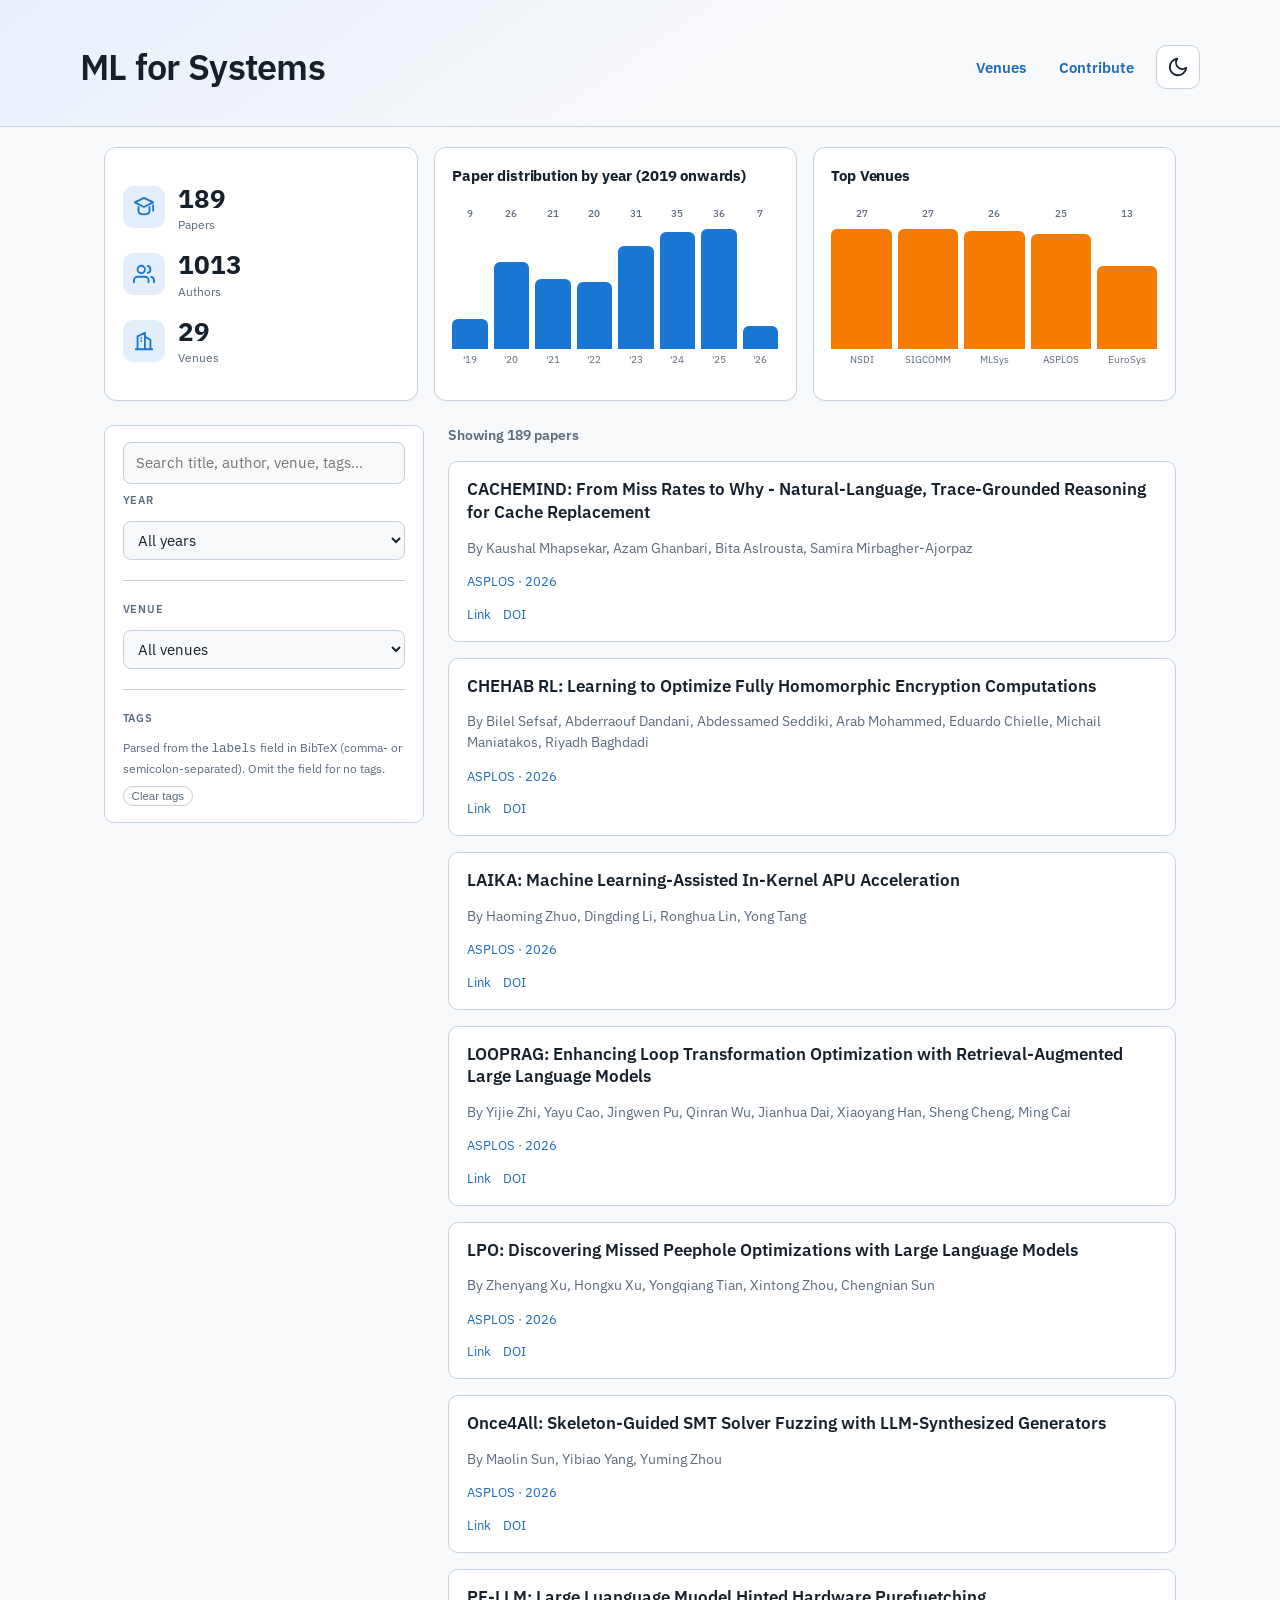
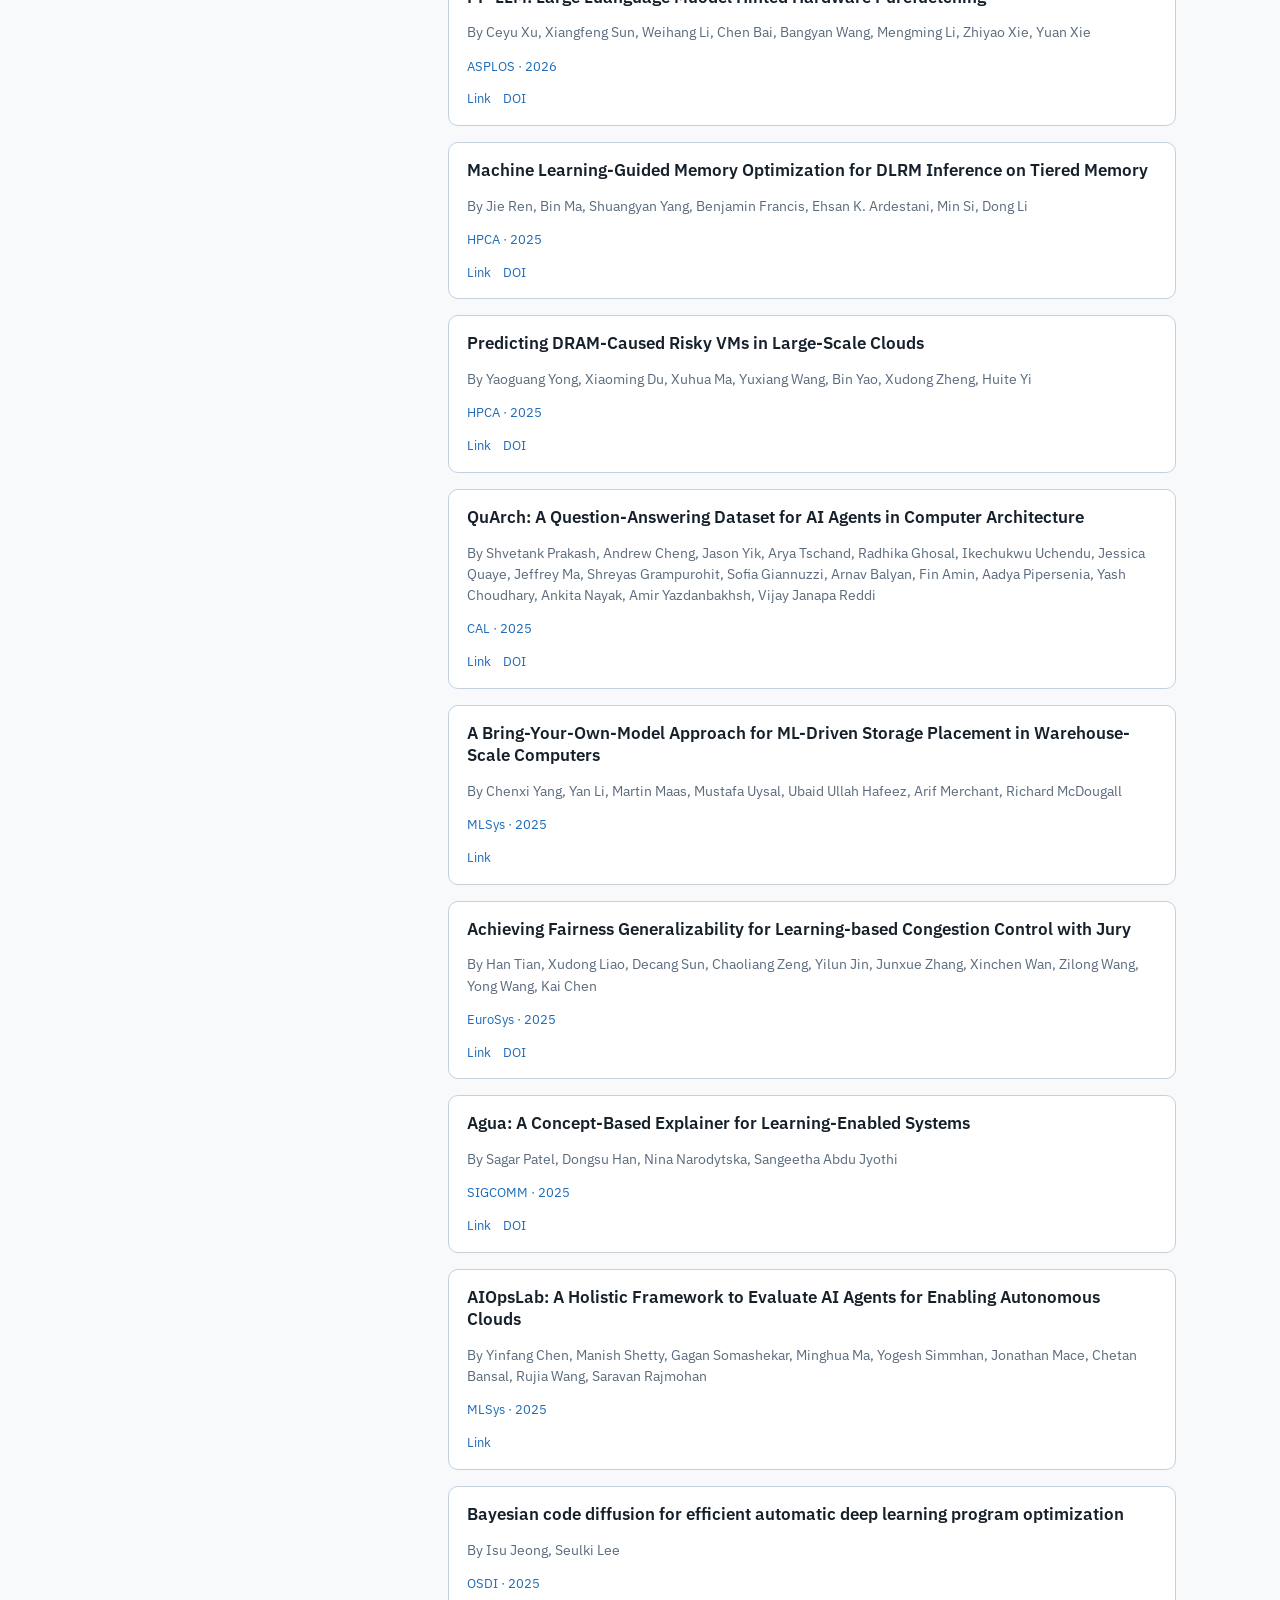
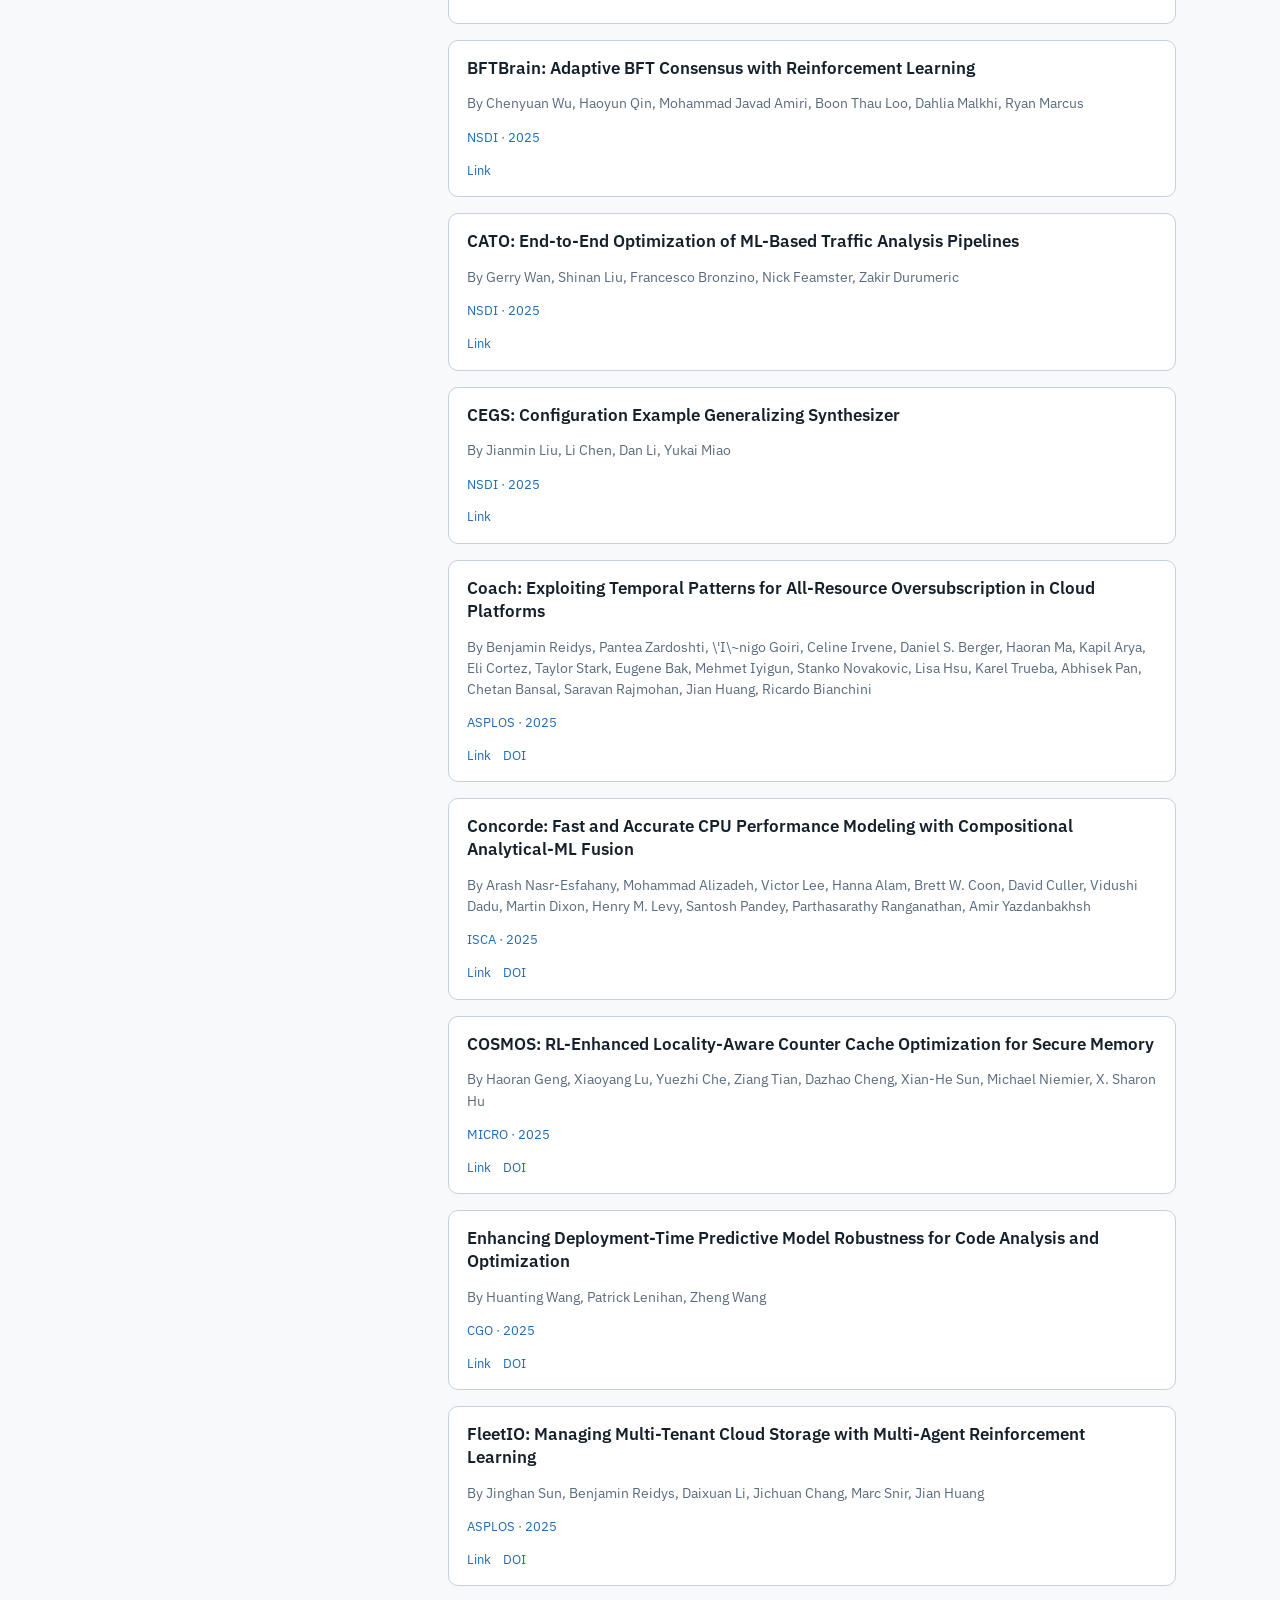
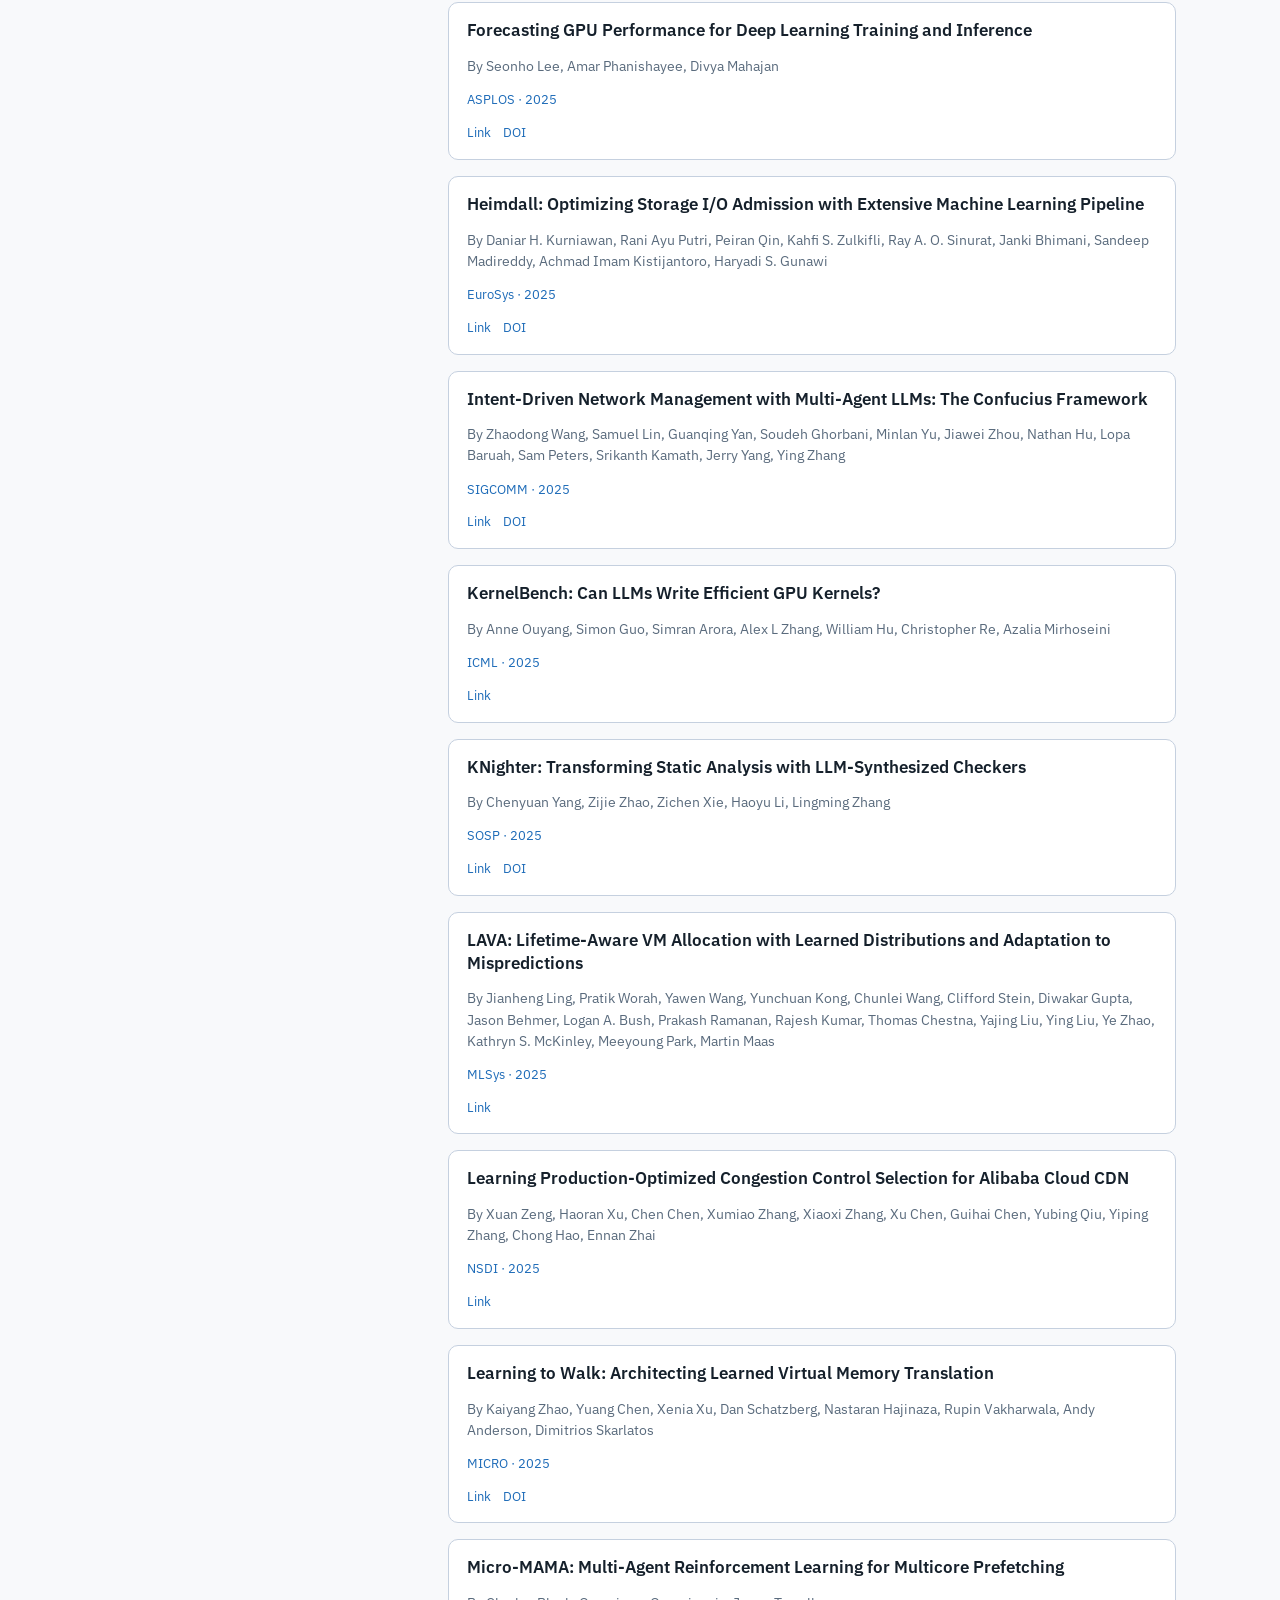
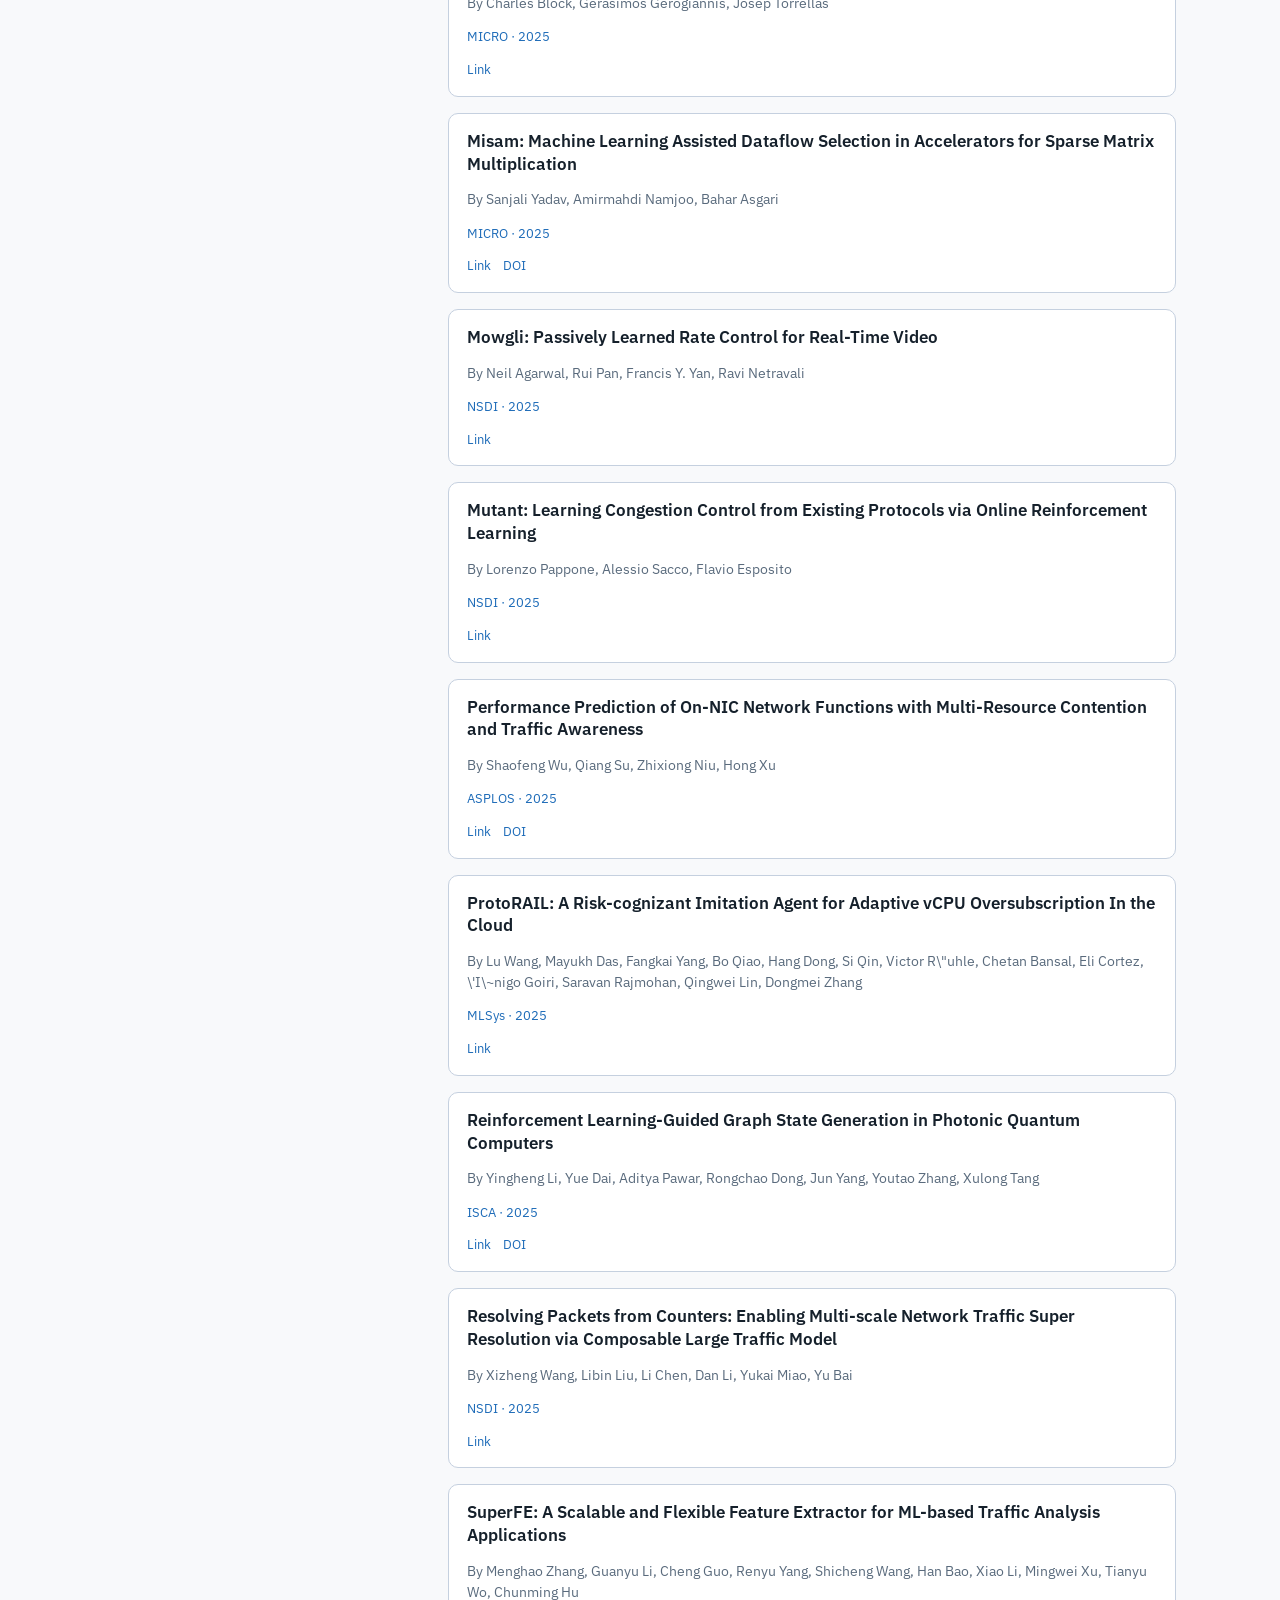
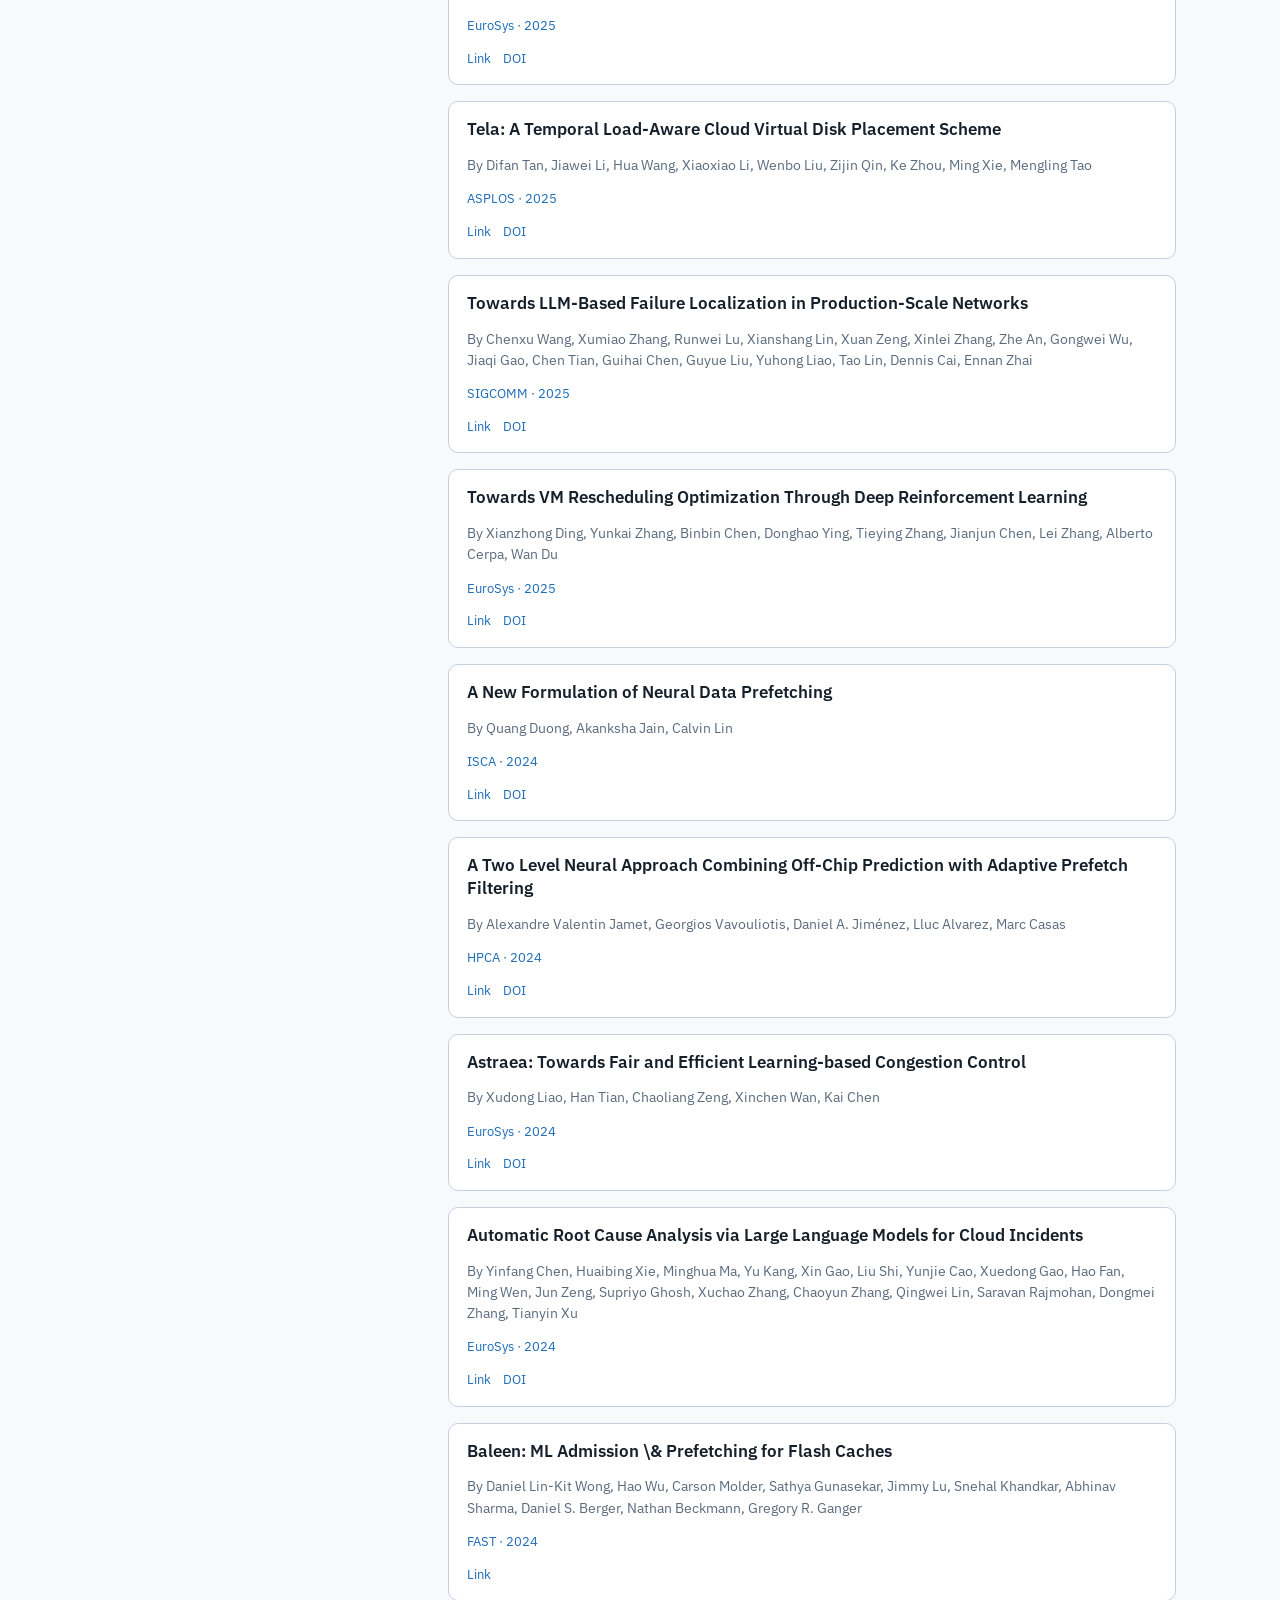
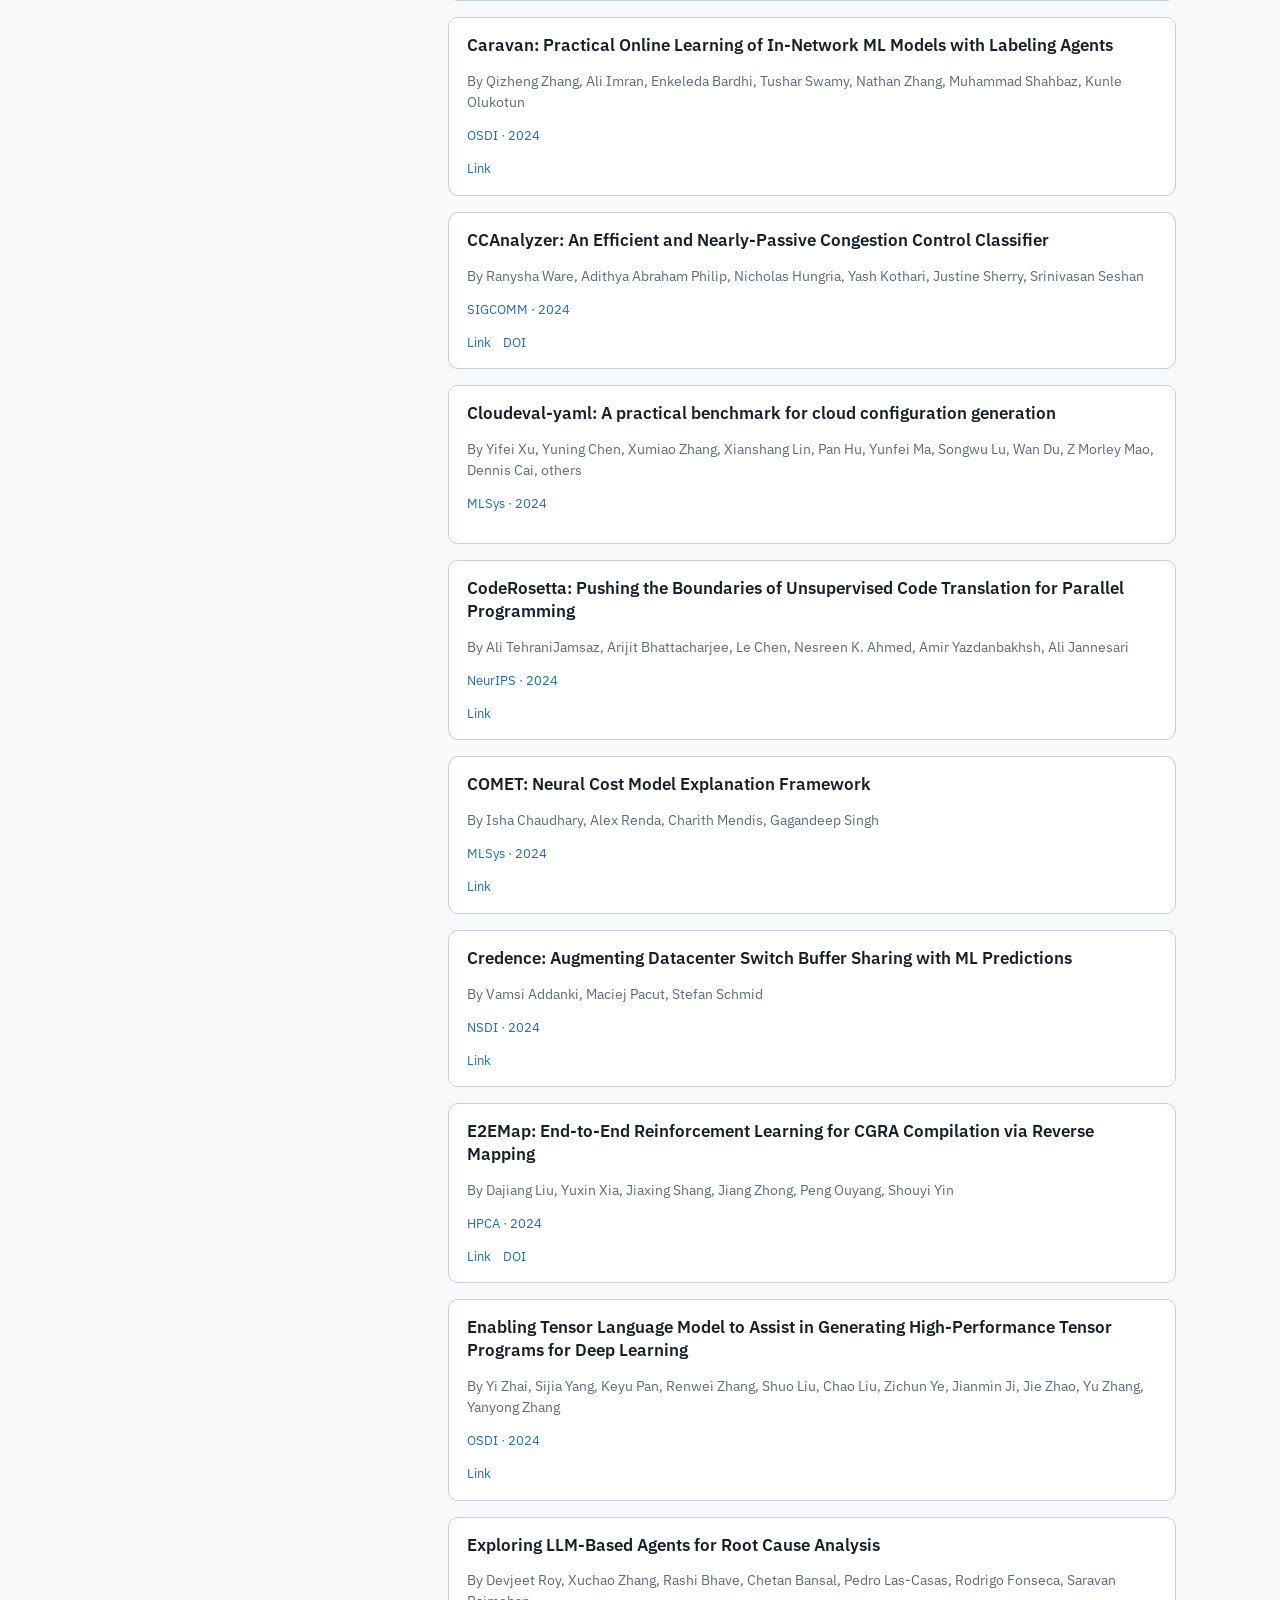
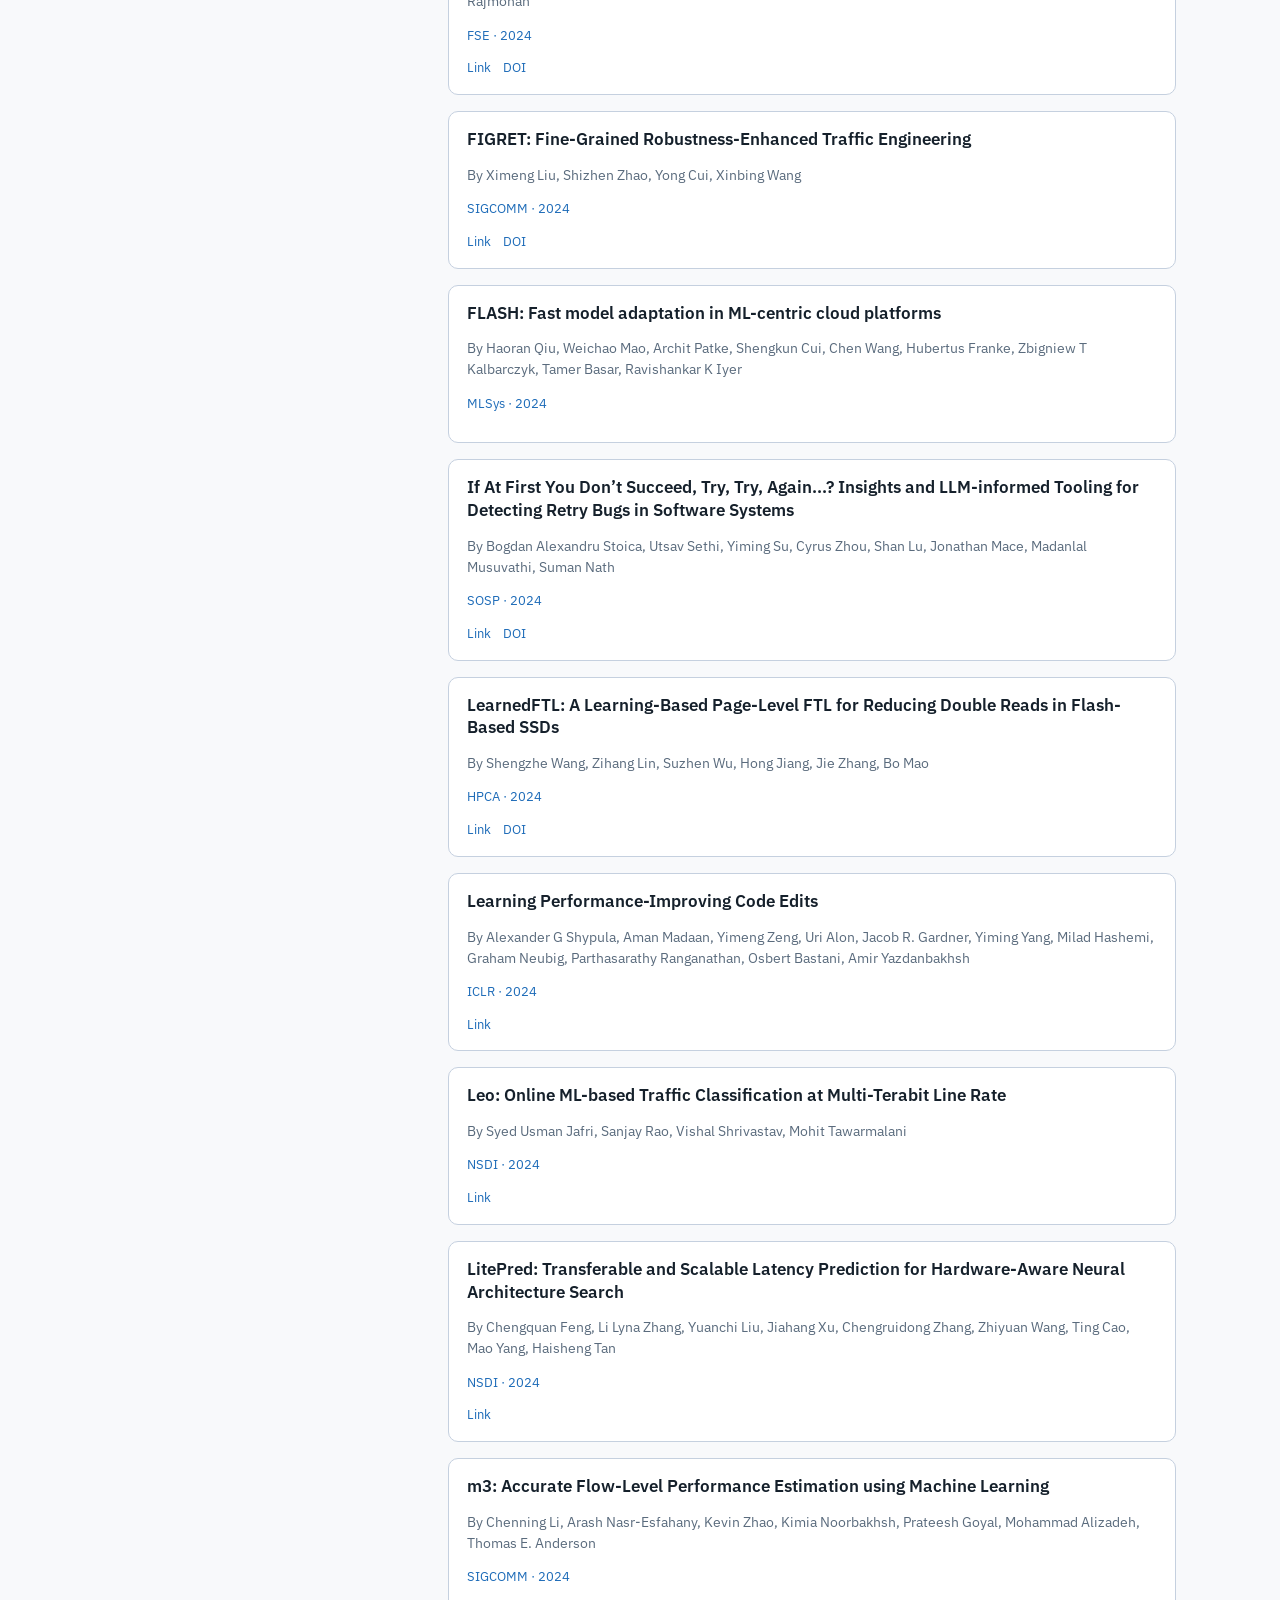
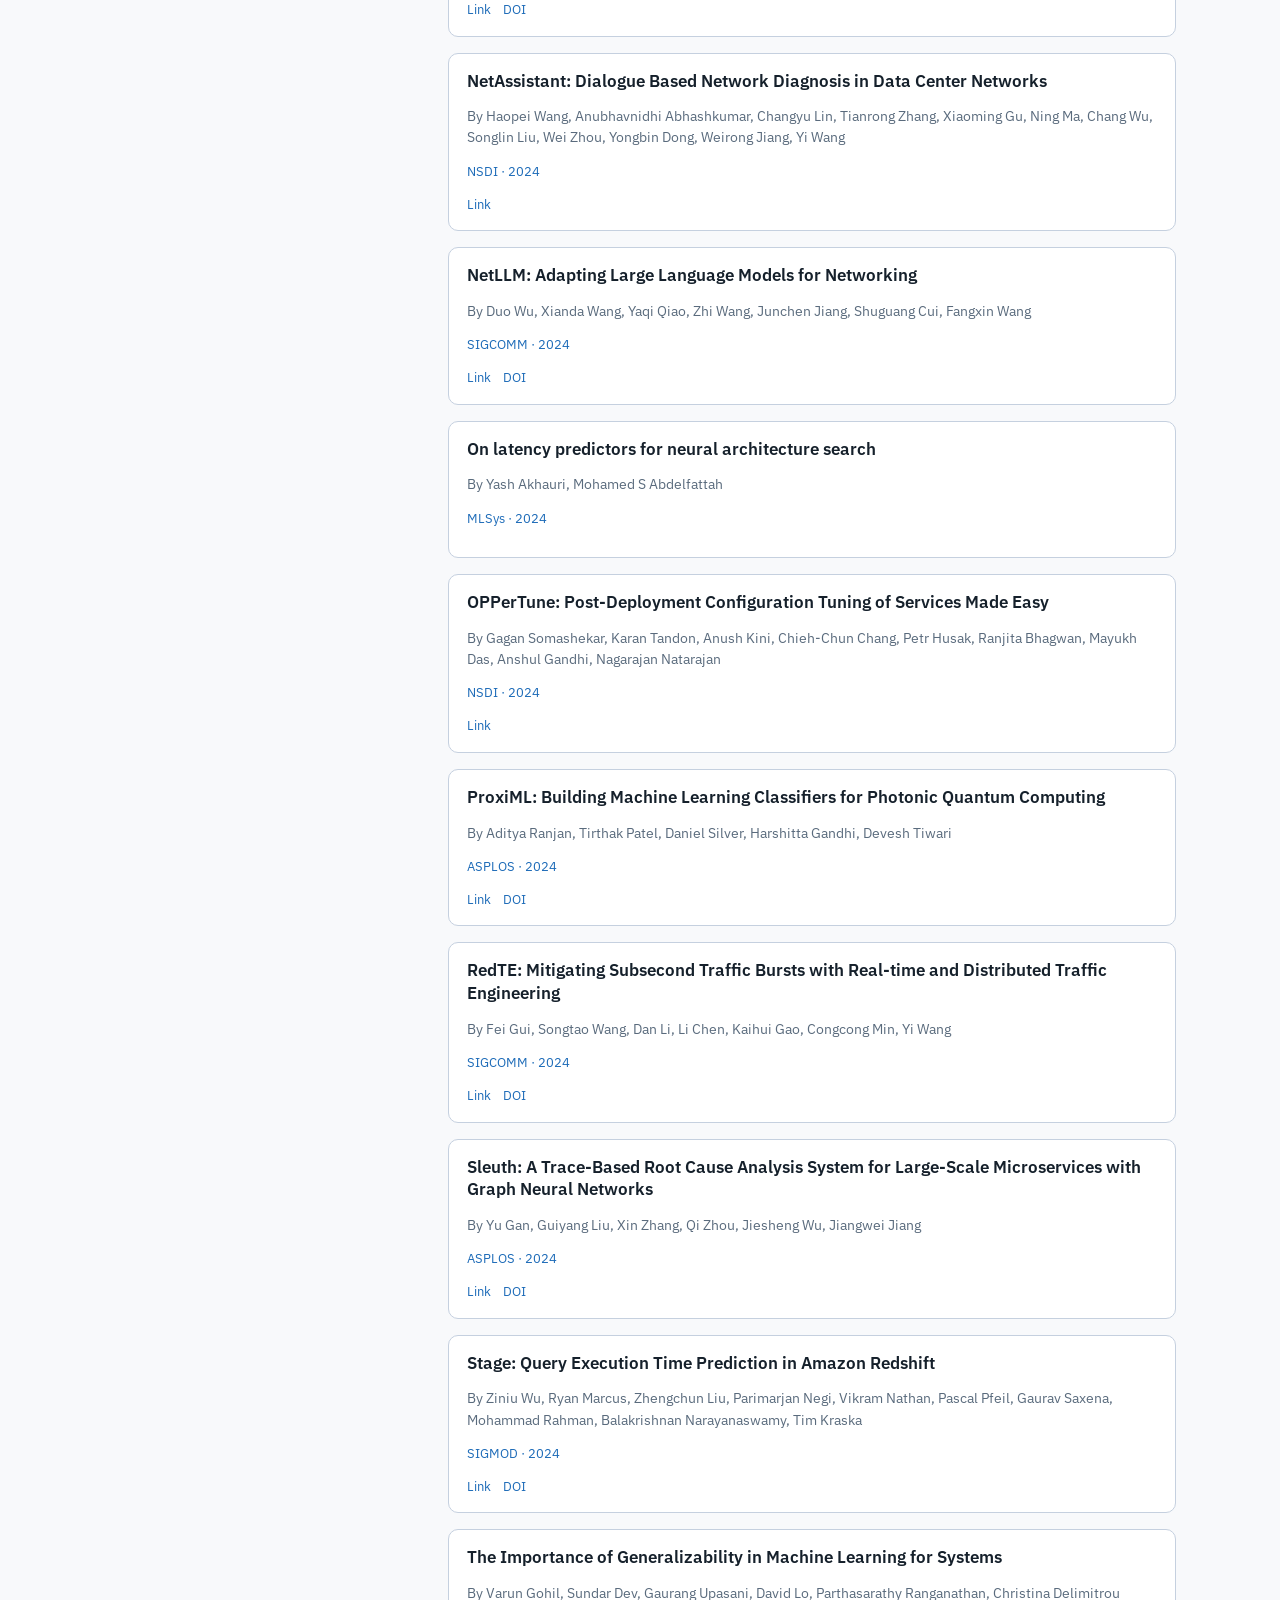
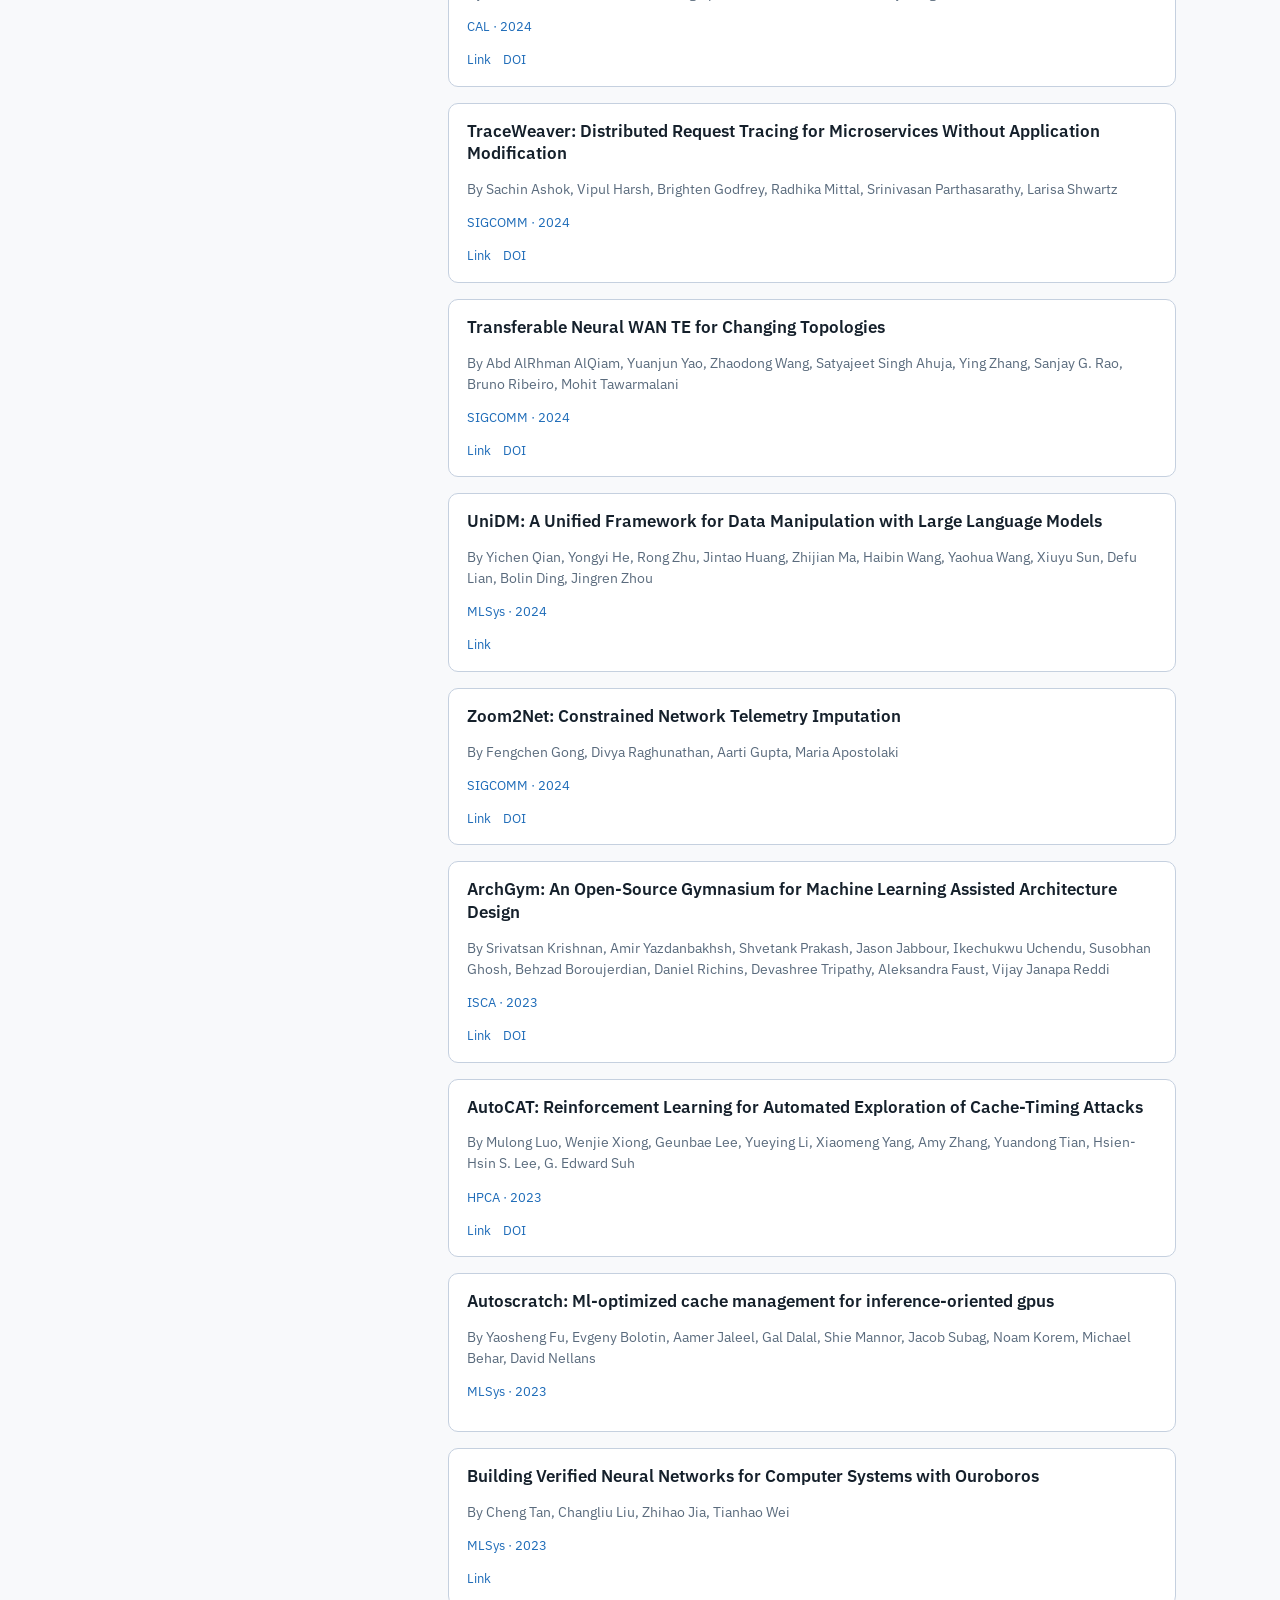
==== commit 05e756a6: "edited year distribution plot to start from 2019" ====
--- a/index.html
+++ b/index.html
@@ -171,6 +171,6 @@
         b.setAttribute("aria-label", t === "dark" ? "Switch to light mode" : "Switch to dark mode");
       })();
     </script>
-    <script type="module" src="./js/app.js?v=11"></script>
+    <script type="module" src="./js/app.js?v=12"></script>
   </body>
 </html>
